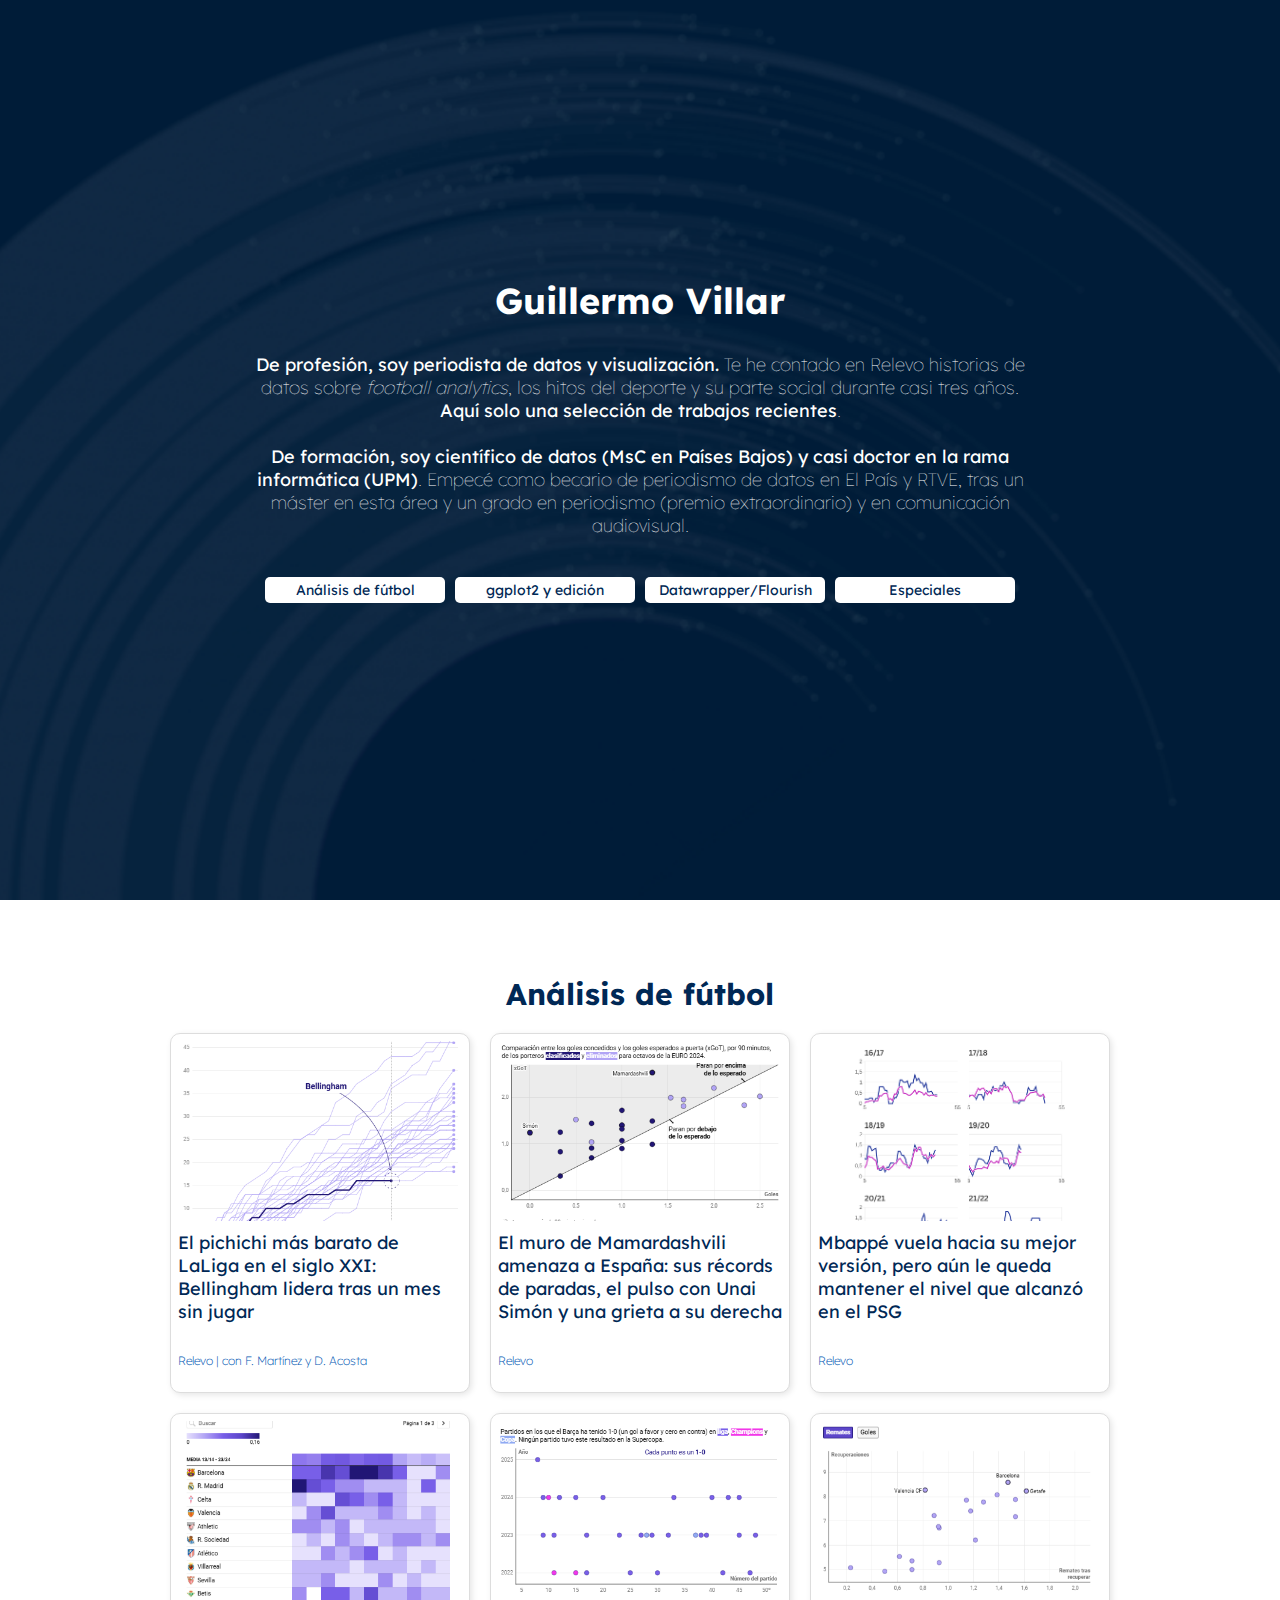
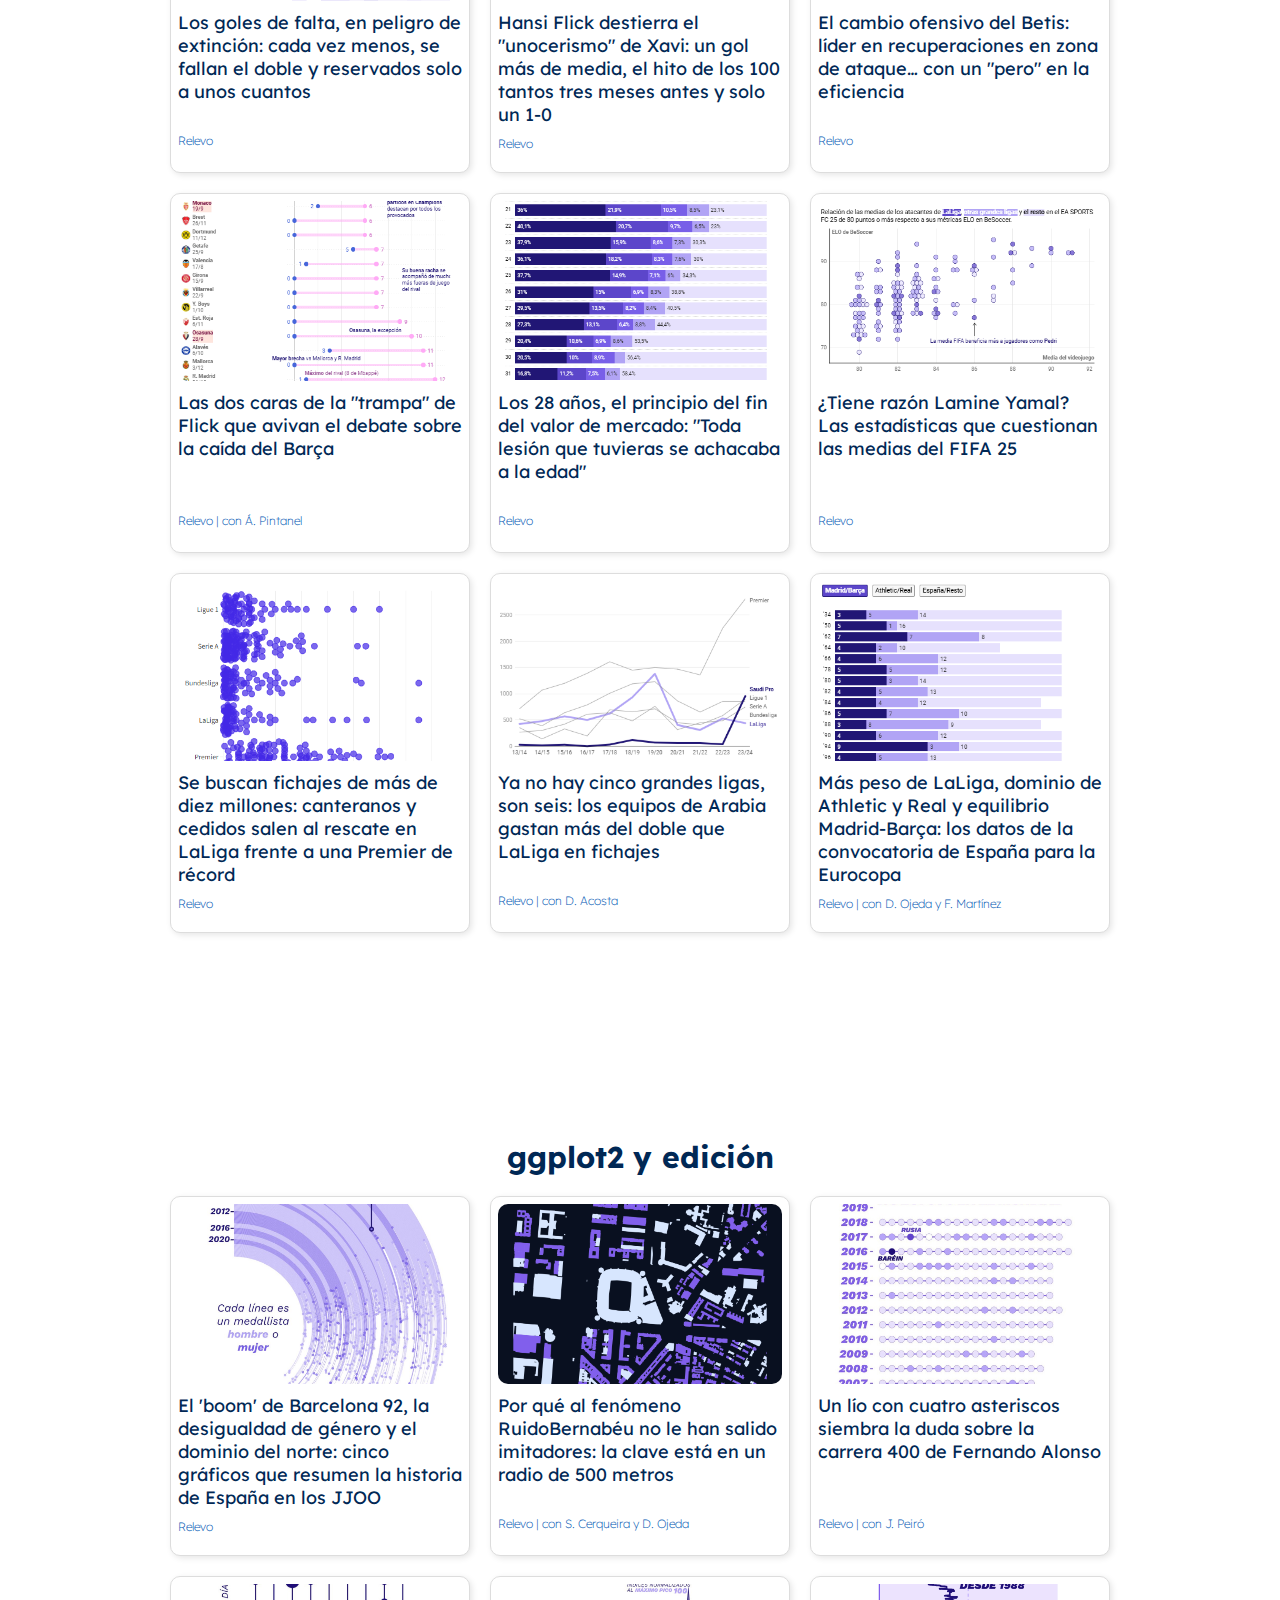
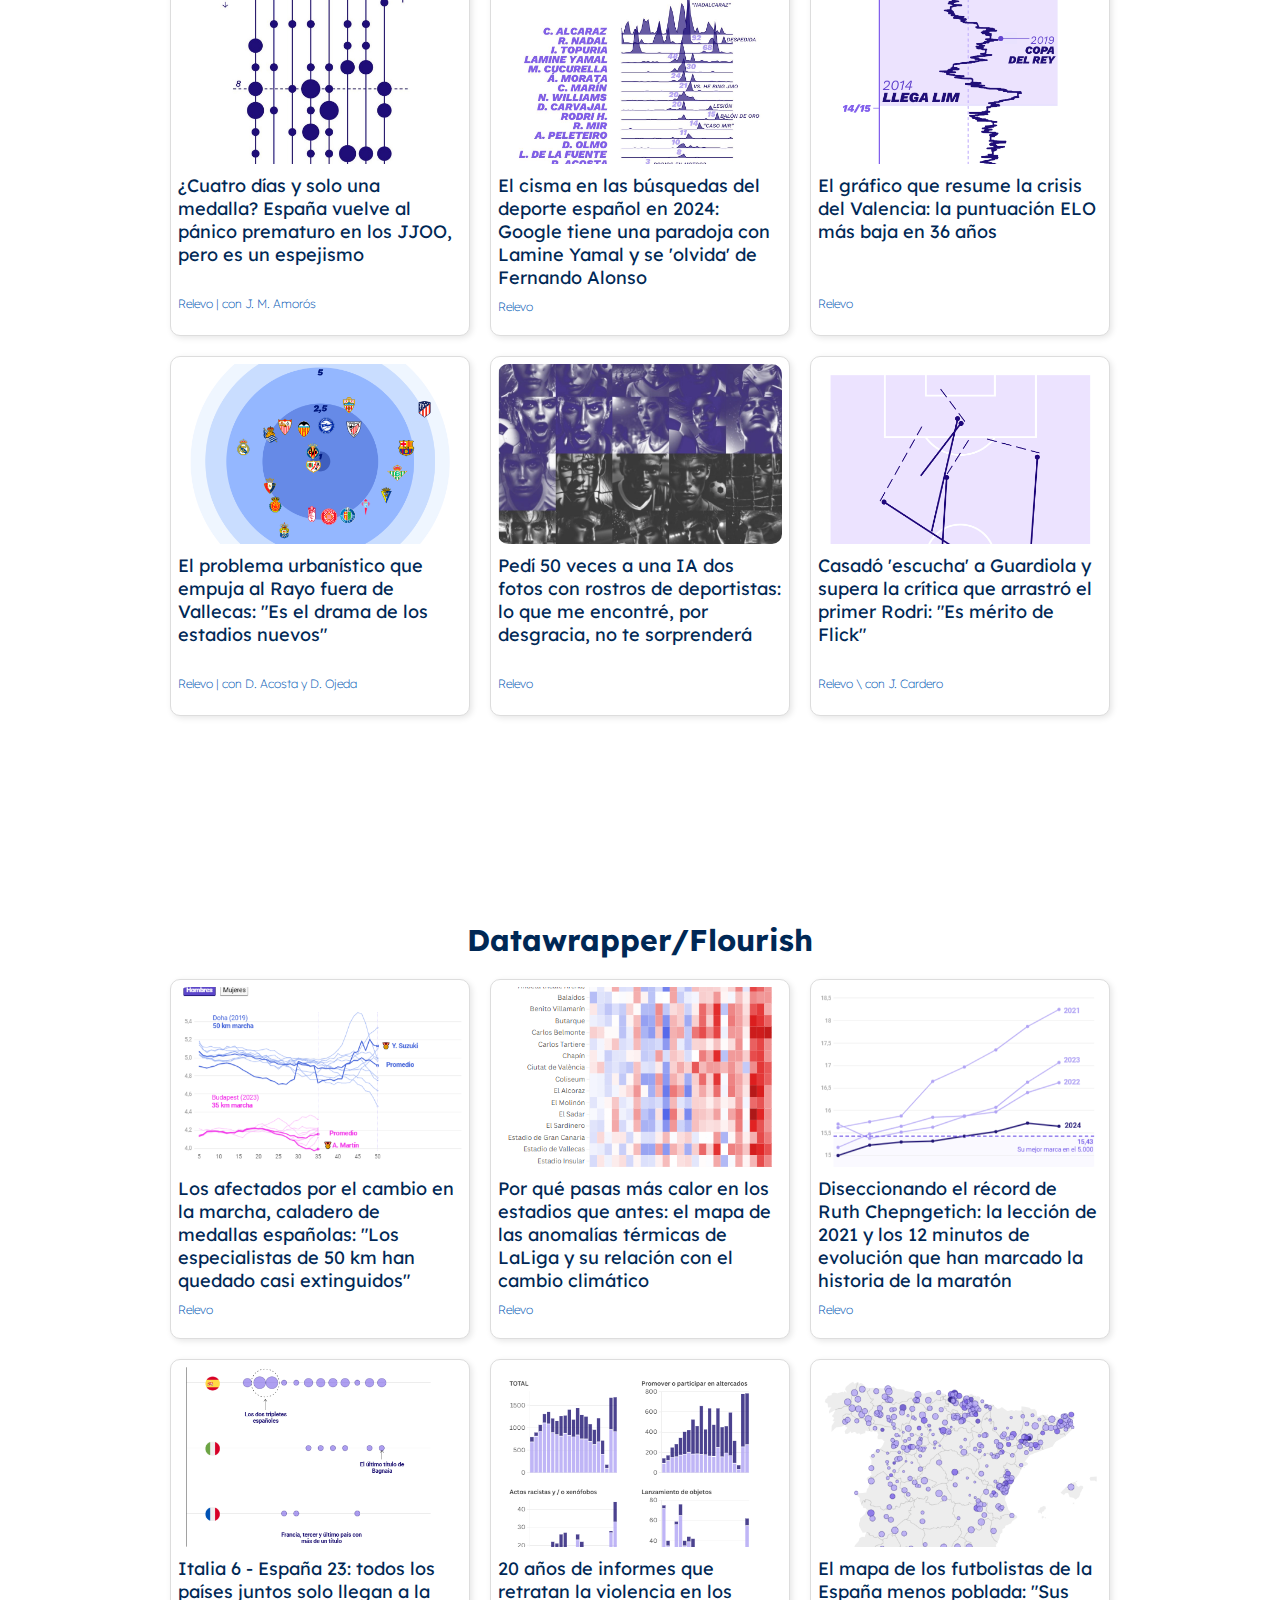
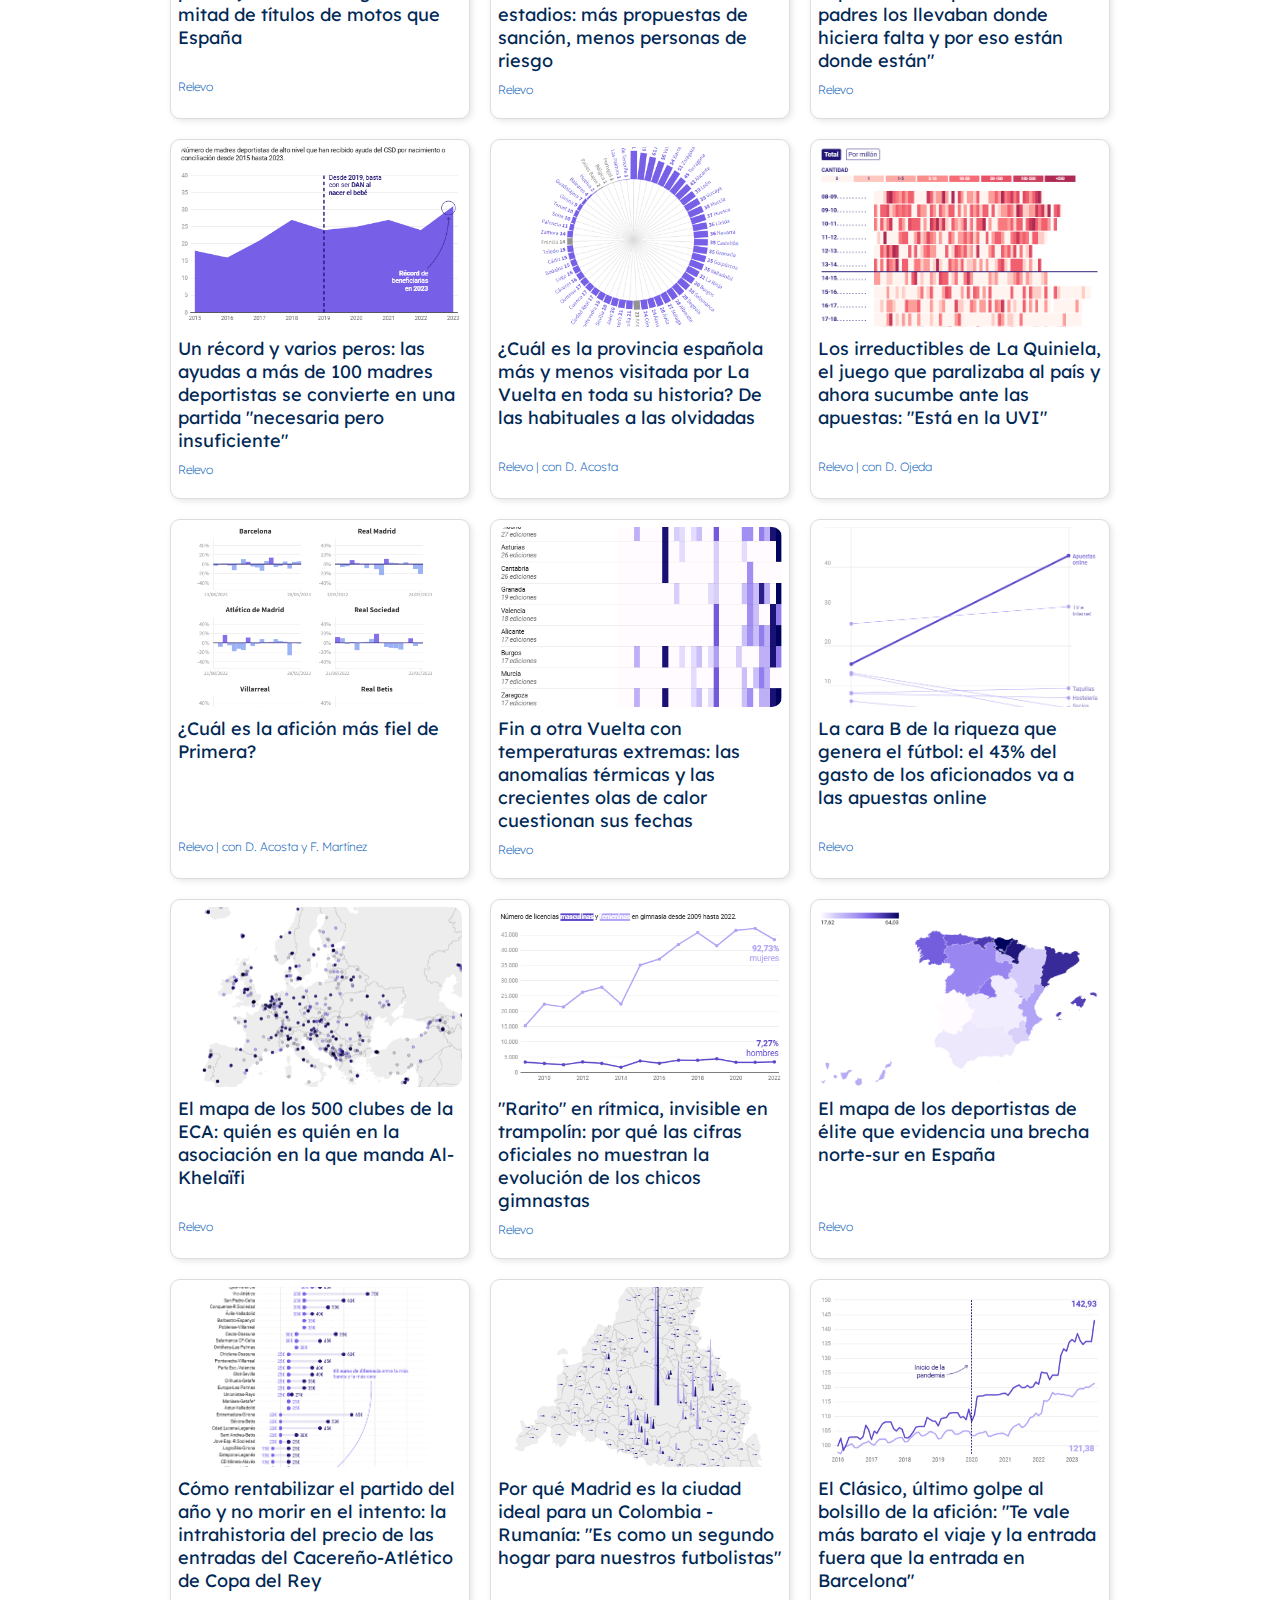
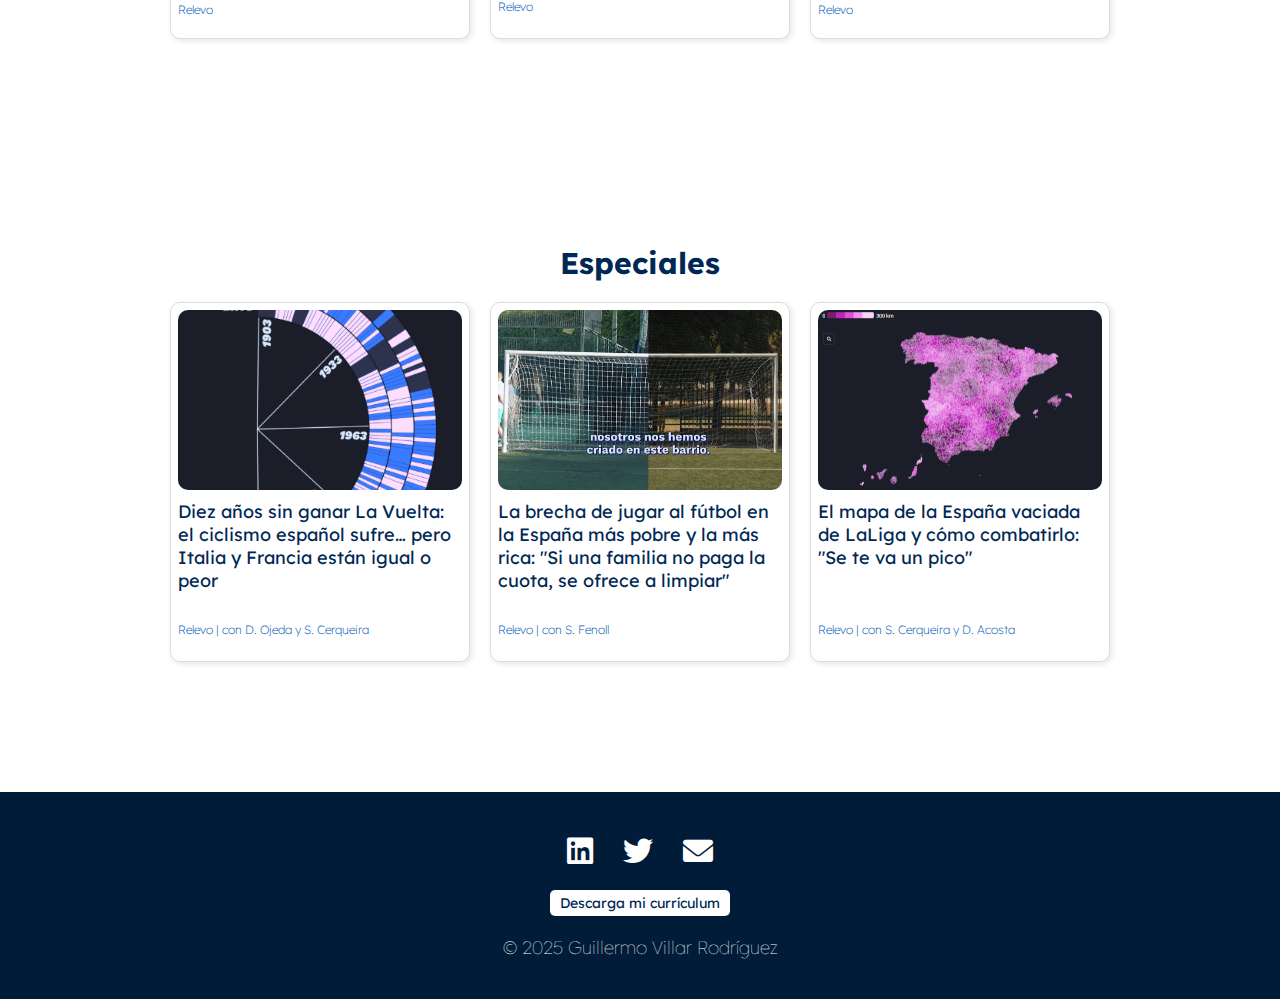
==== index.html @ 8bf78126 "Update index.html" ====
<!DOCTYPE html>
    <html lang="es">
    <head>
        <meta charset="UTF-8">
        <meta name="viewport" content="width=device-width, initial-scale=1.0">
        <title>Mi Portfolio</title>
        <link rel="preconnect" href="https://fonts.googleapis.com">
        <link rel="preconnect" href="https://fonts.gstatic.com" crossorigin>
        <link href="https://fonts.googleapis.com/css2?family=Lexend:wght@100..900&display=swap" rel="stylesheet">
        <link href="https://cdnjs.cloudflare.com/ajax/libs/font-awesome/6.0.0-beta3/css/all.min.css" rel="stylesheet">
        <style>
            * {
                box-sizing: border-box;
            }
            body {
                font-family: 'Lexend', sans-serif;
                margin: 0;
                padding: 0;
                color: #002855;
                overflow-x: hidden;
            }
            header {
                background-image: url("img/intro.png");
                background-size: cover;
                background-position: center;
                color: white;
                display: flex;
                flex-direction: column;
                justify-content: center;
                align-items: center;
                height: 100vh;
                padding: 20px;
                width: 100%;
            }
            .container {
                max-width: 800px;
                width: 100%;
                margin: 0 auto;
                display: flex;
                flex-direction: column;
                align-items: center;
            }
            header h1 {
                margin-top: 0;
                margin-bottom: 10px;
                font-size: 36px;
                font-weight: 700;
                text-align: center;
            }
            .description {
                font-size: 18px;
                margin: 20px 0;
                font-family: 'Lexend', sans-serif;
                font-weight: 100;
                color: white;
                text-align: center;
            }
            .buttons {
                display: flex;
                flex-wrap: wrap;
                justify-content: center;
                gap: 10px;
                margin: 20px 0;
            }
            .buttons a {
                text-decoration: none;
                padding: 4px 4px;
                background-color: white;
                color: #002855;
                border-radius: 5px;
                font-family: 'Lexend', sans-serif;
                font-weight: 400;
                font-size: 14px;
                min-width: 180px;
                text-align: center;
            }
            .buttons a:hover {
                background-color: #e6e9ee;
                color: #002855;
            }
            .section {
                padding: 50px 20px;
            }
            .section-title {
                font-size: 30px;
                text-align: center;
                margin-bottom: 20px;
                font-weight: 700;
            }
            .cards-container {
                display: flex;
                flex-wrap: wrap;
                justify-content: center; /* ¡Este es el cambio importante! */
                gap: 20px;
                max-width: 1020px;
                margin: 0 auto 80px auto;
            }
            .card-link {
                text-decoration: none;
                color: inherit;
                display: block;
                width: 300px;
            }
            .card {
                border: 1px solid #ddd;
                padding: 7px;
                width: 100%;
                max-width: 420px;
                height: 360px;
                border-radius: 10px;
                box-shadow: 2px 2px 6px rgba(0, 0, 0, 0.1);
                transition: transform 0.15s ease-out, box-shadow 0.15s ease-out;
                background: white;
                text-align: left;
                color: #002855;
                display: flex;
                flex-direction: column;
                justify-content: space-between;
            }
            .card-img {
                width: 100%;
                height: 180px;
                object-fit: cover;
                border-radius: 10px;
            }
            .card-title {
                font-size: 18px;
                margin: 10px 0;
                color: #002855;
                font-family: 'Lexend', sans-serif;
                font-weight: 400;
            }
            .card p.authors {
                font-size: 12px;
                color: #0056b3;
                font-family: 'Lexend', sans-serif;
                font-weight: 200;
                margin-top: auto;
                padding-bottom: 5px;
            }
            .card:hover {
                transform: scale(1.02);
                box-shadow: 3px 3px 10px rgba(0, 0, 0, 0.12);
            }
            .social-icons {
                display: flex;
                justify-content: center;
                margin: 20px 0;
            }
            .social-icons a {
                margin: 0 15px;
                display: inline-block;
                font-size: 30px;
                color: white;
                text-decoration: none;
            }
            .social-icons a:hover {
                color: #e6e9ee;
            }
            footer {
                background-color: #001c38;
                color: white;
                display: flex;
                flex-direction: column;
                justify-content: center;
                align-items: center;
                padding: 20px;
                font-size: 18px;
                font-weight: 100;
                width: 100%;
            }
            footer p {
                margin: 5px 0;
                font-weight: 100;
            }
            .download-cv {
                text-decoration: none;
                padding: 4px 4px;
                background-color: white;
                color: #002855;
                border-radius: 5px;
                font-family: 'Lexend', sans-serif;
                font-weight: 400;
                font-size: 14px;
                min-width: 180px;
                text-align: center;
            }
            .download-cv:hover {
                background-color: #e6e9ee;
                color: #002855;
            }
            @media (max-width: 768px) {
                header {
                    height: 100vh;
                    max-height: 100svh;
                    padding: 40px 8px;
                }
                .container {
                    padding: 0 6px;
                }
                header h1 {
                    font-size: 30px;
                    line-height: 1.3;
                }
                .section-title {
                    font-size: 24px;
                }
                .description {
                    font-size: 14px;
                    line-height: 1.8;
                    padding: 0 2px;
                }
                .buttons a {
                    min-width: 100%;
                    font-size: 13px;
                }
                .card-link {
                    width: 100%;
                    max-width: 100%;
                    margin: 0 auto;
                }
                .card {
                    width: 100%;
                }
                .card-title {
                    font-size: 18px;
                }
                .card p.authors {
                    font-size: 12px;
                }
                .cards-container {
                    padding: 0px;
                    gap: 14px;
                    justify-content: center; /* También aquí para móviles */
                }
                footer {
                    font-size: 14px;
                    line-height: 1.6;
                    padding: 25px 10px;
                }
                footer .description {
                    font-size: 13px;
                    padding: 0;
                }
            }
        </style>
    </head>
    <body>
        <header>
            <div class="container">
                <h1>Guillermo Villar</h1>
                <p class="description">
                    <b>De profesión, soy periodista de datos y visualización.</b> Te he contado en Relevo historias de datos sobre <i>football analytics</i>, los hitos del deporte y su parte social durante casi tres años. <b>Aquí solo una selección de trabajos recientes</b>.<br><br>
                    <b>De formación, soy científico de datos (MsC en Países Bajos) y casi doctor en la rama informática (UPM)</b>.
                    Empecé como becario de periodismo de datos en El País y RTVE, tras un máster en esta área y un grado en periodismo (premio extraordinario) y en comunicación audiovisual.
                </p>
                <div class="buttons">
    <a href="#análisis-de-fútbol">Análisis de fútbol</a>
    <a href="#ggplot2-y-edición">ggplot2 y edición</a>
    <a href="#datawrapper/flourish">Datawrapper/Flourish</a>
    <a href="#especiales">Especiales</a>
</div>

            </div>
        </header>
        <div id="análisis-de-fútbol" class="section">
    <h2 class="section-title">Análisis de fútbol</h2>
    <div class="cards-container">

        <a href="https://www.relevo.com/futbol/liga-primera/pichichi-barato-laliga-sxxi-bellingham-20240330113235-nt.html" target="_blank" class="card-link">
            <div class="card">
                <img src="img/15.PNG" alt="Thumbnail" class="card-img">
                <h3 class="card-title">El pichichi más barato de LaLiga en el siglo XXI: Bellingham lidera tras un mes sin jugar</h3>
                <p class="authors">Relevo | con F. Martínez y D. Acosta</p>
            </div>
        </a>

        <a href="https://www.relevo.com/futbol/eurocopa-masculina/muro-mamardashvili-georgia-paradas-eurocopa-20240630002743-nt.html" target="_blank" class="card-link">
            <div class="card">
                <img src="img/11.PNG" alt="Thumbnail" class="card-img">
                <h3 class="card-title">El muro de Mamardashvili amenaza a España: sus récords de paradas, el pulso con Unai Simón y una grieta a su derecha</h3>
                <p class="authors">Relevo</p>
            </div>
        </a>

        <a href="https://www.relevo.com/futbol/liga-primera/analisis-mejor-version-mbappe-traves-20250223090459-nt.html" target="_blank" class="card-link">
            <div class="card">
                <img src="img/1.PNG" alt="Thumbnail" class="card-img">
                <h3 class="card-title">Mbappé vuela hacia su mejor versión, pero aún le queda mantener el nivel que alcanzó en el PSG</h3>
                <p class="authors">Relevo</p>
            </div>
        </a>

        <a href="https://www.relevo.com/futbol/liga-primera/goles-falta-peligro-extincion-20240826172338-nt.html" target="_blank" class="card-link">
            <div class="card">
                <img src="img/10.PNG" alt="Thumbnail" class="card-img">
                <h3 class="card-title">Los goles de falta, en peligro de extinción: cada vez menos, se fallan el doble y reservados solo a unos cuantos</h3>
                <p class="authors">Relevo</p>
            </div>
        </a>

        <a href="https://www.relevo.com/futbol/liga-primera/flick-destierra-unocerismo-xavi-goles-20250129161113-nt.html" target="_blank" class="card-link">
            <div class="card">
                <img src="img/2.PNG" alt="Thumbnail" class="card-img">
                <h3 class="card-title">Hansi Flick destierra el "unocerismo" de Xavi: un gol más de media, el hito de los 100 tantos tres meses antes y solo un 1-0</h3>
                <p class="authors">Relevo</p>
            </div>
        </a>

        <a href="https://www.relevo.com/futbol/liga-primera/betis-recuperaciones-zona-ataque-cambio-20241117060000-nt.html" target="_blank" class="card-link">
            <div class="card">
                <img src="img/7.PNG" alt="Thumbnail" class="card-img">
                <h3 class="card-title">El cambio ofensivo del Betis: líder en recuperaciones en zona de ataque… con un "pero" en la eficiencia</h3>
                <p class="authors">Relevo</p>
            </div>
        </a>

        <a href="https://www.relevo.com/futbol/liga-primera/graficos-complementarios-explican-caida-barca-20241223122313-nt.html" target="_blank" class="card-link">
            <div class="card">
                <img src="img/5.PNG" alt="Thumbnail" class="card-img">
                <h3 class="card-title">Las dos caras de la "trampa" de Flick que avivan el debate sobre la caída del Barça</h3>
                <p class="authors">Relevo | con Á. Pintanel</p>
            </div>
        </a>

        <a href="https://www.relevo.com/futbol/mercado-fichajes/tras-caida-valor-mercado-partir-20250121173222-nt.html" target="_blank" class="card-link">
            <div class="card">
                <img src="img/3.PNG" alt="Thumbnail" class="card-img">
                <h3 class="card-title">Los 28 años, el principio del fin del valor de mercado: "Toda lesión que tuvieras se achacaba a la edad"</h3>
                <p class="authors">Relevo</p>
            </div>
        </a>

        <a href="https://www.relevo.com/futbol/razon-lamine-yamal-estadisticas-cuestionan-20240922191404-nt.html" target="_blank" class="card-link">
            <div class="card">
                <img src="img/8.PNG" alt="Thumbnail" class="card-img">
                <h3 class="card-title">¿Tiene razón Lamine Yamal? Las estadísticas que cuestionan las medias del FIFA 25</h3>
                <p class="authors">Relevo</p>
            </div>
        </a>

        <a href="https://www.relevo.com/futbol/mercado-fichajes/fichajes-millones-euros-laliga-grandes-20240903115119-nt.html" target="_blank" class="card-link">
            <div class="card">
                <img src="img/9.PNG" alt="Thumbnail" class="card-img">
                <h3 class="card-title">Se buscan fichajes de más de diez millones: canteranos y cedidos salen al rescate en LaLiga frente a una Premier de récord</h3>
                <p class="authors">Relevo</p>
            </div>
        </a>

        <a href="https://www.relevo.com/futbol/mercado-fichajes/gastos-liga-saudi-mercado-20230826175844-nt.html" target="_blank" class="card-link">
            <div class="card">
                <img src="img/16.PNG" alt="Thumbnail" class="card-img">
                <h3 class="card-title">Ya no hay cinco grandes ligas, son seis: los equipos de Arabia gastan más del doble que LaLiga en fichajes</h3>
                <p class="authors">Relevo | con D. Acosta</p>
            </div>
        </a>

        <a href="https://www.relevo.com/futbol/eurocopa-masculina/datos-convocatoria-espana-eurocopa-20240527150618-nt.html" target="_blank" class="card-link">
            <div class="card">
                <img src="img/13.PNG" alt="Thumbnail" class="card-img">
                <h3 class="card-title">Más peso de LaLiga, dominio de Athletic y Real y equilibrio Madrid-Barça: los datos de la convocatoria de España para la Eurocopa</h3>
                <p class="authors">Relevo | con D. Ojeda y F. Martínez</p>
            </div>
        </a>
    </div>
</div>
<div id="ggplot2-y-edición" class="section">
    <h2 class="section-title">ggplot2 y edición</h2>
    <div class="cards-container">

        <a href="https://www.relevo.com/juegos-olimpicos/graficos-espana-juegos-olimpicos-medallistas-20240725110814-nt.html" target="_blank" class="card-link">
            <div class="card">
                <img src="img/a.jpg" alt="Thumbnail" class="card-img">
                <h3 class="card-title">El 'boom' de Barcelona 92, la desigualdad de género y el dominio del norte: cinco gráficos que resumen la historia de España en los JJOO</h3>
                <p class="authors">Relevo</p>
            </div>
        </a>

        <a href="https://www.relevo.com/futbol/liga-primera/estadios-laliga-bernabeumetropolitano-camp-ruido-20250321103457-nt.html" target="_blank" class="card-link">
            <div class="card">
                <img src="img/c.png" alt="Thumbnail" class="card-img">
                <h3 class="card-title">Por qué al fenómeno RuidoBernabéu no le han salido imitadores: la clave está en un radio de 500 metros</h3>
                <p class="authors">Relevo | con S. Cerqueira y D. Ojeda</p>
            </div>
        </a>

        <a href="https://www.relevo.com/formula1/sabe-llegara-tampoco-grandes-premios-20241025172427-nt.html" target="_blank" class="card-link">
            <div class="card">
                <img src="img/f.jpg" alt="Thumbnail" class="card-img">
                <h3 class="card-title">Un lío con cuatro asteriscos siembra la duda sobre la carrera 400 de Fernando Alonso</h3>
                <p class="authors">Relevo | con J. Peiró</p>
            </div>
        </a>

        <a href="https://www.relevo.com/juegos-olimpicos/cuatro-dias-solo-medallaespana-vuelve-20240730224717-nt.html" target="_blank" class="card-link">
            <div class="card">
                <img src="img/h.jpg" alt="Thumbnail" class="card-img">
                <h3 class="card-title">¿Cuatro días y solo una medalla? España vuelve al pánico prematuro en los JJOO, pero es un espejismo</h3>
                <p class="authors">Relevo | con J. M. Amorós</p>
            </div>
        </a>

        <a href="https://www.relevo.com/mas-deportes/deporte-espanol-2024-traves-busquedas-20241221174628-nt.html" target="_blank" class="card-link">
            <div class="card">
                <img src="img/e.jpg" alt="Thumbnail" class="card-img">
                <h3 class="card-title">El cisma en las búsquedas del deporte español en 2024: Google tiene una paradoja con Lamine Yamal y se 'olvida' de Fernando Alonso</h3>
                <p class="authors">Relevo</p>
            </div>
        </a>

        <a href="https://www.relevo.com/futbol/liga-primera/peor-valencia-anos-peter-20241109102214-nt.html" target="_blank" class="card-link">
            <div class="card">
                <img src="img/d.png" alt="Thumbnail" class="card-img">
                <h3 class="card-title">El gráfico que resume la crisis del Valencia: la puntuación ELO más baja en 36 años</h3>
                <p class="authors">Relevo</p>
            </div>
        </a>

        <a href="https://www.relevo.com/futbol/liga-primera/traslado-estadios-futbol-liga-distancia-20240214175703-nt.html" target="_blank" class="card-link">
            <div class="card">
                <img src="img/j.png" alt="Thumbnail" class="card-img">
                <h3 class="card-title">El problema urbanístico que empuja al Rayo fuera de Vallecas: "Es el drama de los estadios nuevos"</h3>
                <p class="authors">Relevo | con D. Acosta y D. Ojeda</p>
            </div>
        </a>

        <a href="https://www.relevo.com/mas-deportes/sesgo-inteligencia-artificial-imagenes-mujeres-20240308121437-nt.html" target="_blank" class="card-link">
            <div class="card">
                <img src="img/g.PNG" alt="Thumbnail" class="card-img">
                <h3 class="card-title">Pedí 50 veces a una IA dos fotos con rostros de deportistas: lo que me encontré, por desgracia, no te sorprenderá</h3>
                <p class="authors">Relevo</p>
            </div>
        </a>

        <a href="https://www.relevo.com/futbol/liga-primera/casado-escucha-guardiola-supera-critica-20241104143917-nt.html" target="_blank" class="card-link">
            <div class="card">
                <img src="img/i.png" alt="Thumbnail" class="card-img">
                <h3 class="card-title">Casadó 'escucha' a Guardiola y supera la crítica que arrastró el primer Rodri: "Es mérito de Flick"</h3>
                <p class="authors">Relevo \ con J. Cardero</p>
            </div>
        </a>
    </div>
</div>
<div id="datawrapper/flourish" class="section">
    <h2 class="section-title">Datawrapper/Flourish</h2>
    <div class="cards-container">

        <a href="https://www.relevo.com/atletismo/analisis-cambio-distancias-marcha-maraton-20241211140518-nt.html" target="_blank" class="card-link">
            <div class="card">
                <img src="img/19.PNG" alt="Thumbnail" class="card-img">
                <h3 class="card-title">Los afectados por el cambio en la marcha, caladero de medallas españolas: "Los especialistas de 50 km han quedado casi extinguidos"</h3>
                <p class="authors">Relevo</p>
            </div>
        </a>

        <a href="https://www.relevo.com/futbol/liga-primera/anomalias-temperatura-estadios-laliga-cambio-20250221101232-nt.html" target="_blank" class="card-link">
            <div class="card">
                <img src="img/18.PNG" alt="Thumbnail" class="card-img">
                <h3 class="card-title">Por qué pasas más calor en los estadios que antes: el mapa de las anomalías térmicas de LaLiga y su relación con el cambio climático</h3>
                <p class="authors">Relevo</p>
            </div>
        </a>

        <a href="https://www.relevo.com/atletismo/diseccionando-record-mundo-ruth-chepngetich-20241015175501-nt.html" target="_blank" class="card-link">
            <div class="card">
                <img src="img/26.PNG" alt="Thumbnail" class="card-img">
                <h3 class="card-title">Diseccionando el récord de Ruth Chepngetich: la lección de 2021 y los 12 minutos de evolución que han marcado la historia de la maratón</h3>
                <p class="authors">Relevo</p>
            </div>
        </a>

        <a href="https://www.relevo.com/motociclismo/motogp/seis-titulos-motos-italia-espanoles-20231126123750-nt.html" target="_blank" class="card-link">
            <div class="card">
                <img src="img/37.PNG" alt="Thumbnail" class="card-img">
                <h3 class="card-title">Italia 6 - España 23: todos los países juntos solo llegan a la mitad de títulos de motos que España</h3>
                <p class="authors">Relevo</p>
            </div>
        </a>

        <a href="https://www.relevo.com/futbol/liga-primera/anos-informes-retratan-violencia-estadios-20241021050000-nt.html" target="_blank" class="card-link">
            <div class="card">
                <img src="img/25.PNG" alt="Thumbnail" class="card-img">
                <h3 class="card-title">20 años de informes que retratan la violencia en los estadios: más propuestas de sanción, menos personas de riesgo</h3>
                <p class="authors">Relevo</p>
            </div>
        </a>

        <a href="https://www.relevo.com/futbol/liga-primera/mapa-futbolistas-primera-espana-poblada-20241005163504-nt.html" target="_blank" class="card-link">
            <div class="card">
                <img src="img/27.PNG" alt="Thumbnail" class="card-img">
                <h3 class="card-title">El mapa de los futbolistas de la España menos poblada: "Sus padres los llevaban donde hiciera falta y por eso están donde están"</h3>
                <p class="authors">Relevo</p>
            </div>
        </a>

        <a href="https://www.relevo.com/mas-deportes/record-cambio-nombre-propio-varios-20240505180650-nt.html" target="_blank" class="card-link">
            <div class="card">
                <img src="img/31.PNG" alt="Thumbnail" class="card-img">
                <h3 class="card-title">Un récord y varios peros: las ayudas a más de 100 madres deportistas se convierte en una partida "necesaria pero insuficiente"</h3>
                <p class="authors">Relevo</p>
            </div>
        </a>

        <a href="https://www.relevo.com/ciclismo/la-vuelta/pasado-vuelta-ciclista-20230908131558-nt.html" target="_blank" class="card-link">
            <div class="card">
                <img src="img/44.PNG" alt="Thumbnail" class="card-img">
                <h3 class="card-title">¿Cuál es la provincia española más y menos visitada por La Vuelta en toda su historia? De las habituales a las olvidadas</h3>
                <p class="authors">Relevo | con D. Acosta</p>
            </div>
        </a>

        <a href="https://www.relevo.com/futbol/liga-primera/irreductibles-quiniela-evolucion-datos-apuestas-20241124133632-nt.html" target="_blank" class="card-link">
            <div class="card">
                <img src="img/21.PNG" alt="Thumbnail" class="card-img">
                <h3 class="card-title">Los irreductibles de La Quiniela, el juego que paralizaba al país y ahora sucumbe ante las apuestas: "Está en la UVI"</h3>
                <p class="authors">Relevo | con D. Ojeda</p>
            </div>
        </a>

        <a href="https://www.relevo.com/futbol/liga-primera/aficion-fiel-primera-20230604072720-nt.html" target="_blank" class="card-link">
            <div class="card">
                <img src="img/43.PNG" alt="Thumbnail" class="card-img">
                <h3 class="card-title">¿Cuál es la afición más fiel de Primera?</h3>
                <p class="authors">Relevo | con D. Acosta y F. Martínez</p>
            </div>
        </a>

        <a href="https://www.relevo.com/ciclismo/la-vuelta/anomalias-termicas-olas-calor-vuelta-20240908152141-nt.html" target="_blank" class="card-link">
            <div class="card">
                <img src="img/28.PNG" alt="Thumbnail" class="card-img">
                <h3 class="card-title">Fin a otra Vuelta con temperaturas extremas: las anomalías térmicas y las crecientes olas de calor cuestionan sus fechas</h3>
                <p class="authors">Relevo</p>
            </div>
        </a>

        <a href="https://www.relevo.com/futbol/liga-primera/cara-impacto-economico-futbol-profesional-20231001174413-nt.html" target="_blank" class="card-link">
            <div class="card">
                <img src="img/45.PNG" alt="Thumbnail" class="card-img">
                <h3 class="card-title">La cara B de la riqueza que genera el fútbol: el 43% del gasto de los aficionados va a las apuestas online</h3>
                <p class="authors">Relevo</p>
            </div>
        </a>

        <a href="https://www.relevo.com/futbol/mapa-miembros-asociacion-clubes-europeos-20240410144205-nt.html" target="_blank" class="card-link">
            <div class="card">
                <img src="img/32.PNG" alt="Thumbnail" class="card-img">
                <h3 class="card-title">El mapa de los 500 clubes de la ECA: quién es quién en la asociación en la que manda Al-Khelaïfi</h3>
                <p class="authors">Relevo</p>
            </div>
        </a>

        <a href="https://www.relevo.com/mas-deportes/rarito-ritmica-invisible-trampolin-cifras-20231227133953-nt.html" target="_blank" class="card-link">
            <div class="card">
                <img src="img/35.PNG" alt="Thumbnail" class="card-img">
                <h3 class="card-title">"Rarito" en rítmica, invisible en trampolín: por qué las cifras oficiales no muestran la evolución de los chicos gimnastas</h3>
                <p class="authors">Relevo</p>
            </div>
        </a>

        <a href="https://www.relevo.com/mas-deportes/mapa-atletas-elite-evidencia-brecha-20231203162931-nt.html" target="_blank" class="card-link">
            <div class="card">
                <img src="img/36.PNG" alt="Thumbnail" class="card-img">
                <h3 class="card-title">El mapa de los deportistas de élite que evidencia una brecha norte-sur en España</h3>
                <p class="authors">Relevo</p>
            </div>
        </a>

        <a href="https://www.relevo.com/futbol/copa-del-rey/precios-entradas-cacereno-atletico-copa-20241203173727-nt.html" target="_blank" class="card-link">
            <div class="card">
                <img src="img/22.PNG" alt="Thumbnail" class="card-img">
                <h3 class="card-title">Cómo rentabilizar el partido del año y no morir en el intento: la intrahistoria del precio de las entradas del Cacereño-Atlético de Copa del Rey</h3>
                <p class="authors">Relevo</p>
            </div>
        </a>

        <a href="https://www.relevo.com/futbol/madrid-ciudad-ideal-colombia-rumania-20240326171955-nt.html" target="_blank" class="card-link">
            <div class="card">
                <img src="img/33.PNG" alt="Thumbnail" class="card-img">
                <h3 class="card-title">Por qué Madrid es la ciudad ideal para un Colombia - Rumanía: "Es como un segundo hogar para nuestros futbolistas"</h3>
                <p class="authors">Relevo</p>
            </div>
        </a>

        <a href="https://www.relevo.com/futbol/liga-primera/clasico-ultimo-golpe-bolsillo-aficion-20231026162125-nt.html" target="_blank" class="card-link">
            <div class="card">
                <img src="img/38.PNG" alt="Thumbnail" class="card-img">
                <h3 class="card-title">El Clásico, último golpe al bolsillo de la afición: "Te vale más barato el viaje y la entrada fuera que la entrada en Barcelona"</h3>
                <p class="authors">Relevo</p>
            </div>
        </a>
    </div>
</div>
<div id="especiales" class="section">
    <h2 class="section-title">Especiales</h2>
    <div class="cards-container">

        <a href="https://www.relevo.com/ciclismo/la-vuelta/sequia-espanola-vuelta-volvera-victoria-20240901092205-nt.html" target="_blank" class="card-link">
            <div class="card">
                <img src="img/48.PNG" alt="Thumbnail" class="card-img">
                <h3 class="card-title">Diez años sin ganar La Vuelta: el ciclismo español sufre… pero Italia y Francia están igual o peor</h3>
                <p class="authors">Relevo | con D. Ojeda y S. Cerqueira</p>
            </div>
        </a>

        <a href="https://www.relevo.com/futbol/brecha-futbol-espana-pobre-rica-familia-cuota-20240720005248-nt.html" target="_blank" class="card-link">
            <div class="card">
                <img src="img/49.PNG" alt="Thumbnail" class="card-img">
                <h3 class="card-title">La brecha de jugar al fútbol en la España más pobre y la más rica: "Si una familia no paga la cuota, se ofrece a limpiar"</h3>
                <p class="authors">Relevo | con S. Fenoll</p>
            </div>
        </a>

        <a href="https://www.relevo.com/futbol/mapa-espana-vaciada-laliga-combatirlo-20240126135144-nt.html" target="_blank" class="card-link">
            <div class="card">
                <img src="img/50.PNG" alt="Thumbnail" class="card-img">
                <h3 class="card-title">El mapa de la España vaciada de LaLiga y cómo combatirlo: "Se te va un pico"</h3>
                <p class="authors">Relevo | con S. Cerqueira y D. Acosta</p>
            </div>
        </a>
    </div>
</div>

        <footer>
            <div class="social-icons">
                <a href="https://www.linkedin.com/in/guillermovillarrodriguez" target="_blank">
                    <i class="fab fa-linkedin"></i>
                </a>
                <a href="https://twitter.com/_gvillar" target="_blank">
                    <i class="fab fa-twitter"></i>
                </a>
                <a href="mailto:guillevillarrodriguez@gmail.com">
                    <i class="fas fa-envelope"></i>
                </a>
            </div>
            <a href="guillermovillar-cv.pdf" class="download-cv" download>
                Descarga mi currículum
            </a>
            <div class="container">
                <p class="description">&copy; 2025 Guillermo Villar Rodríguez</p>
            </div>
        </footer>
    </body>
    </html>
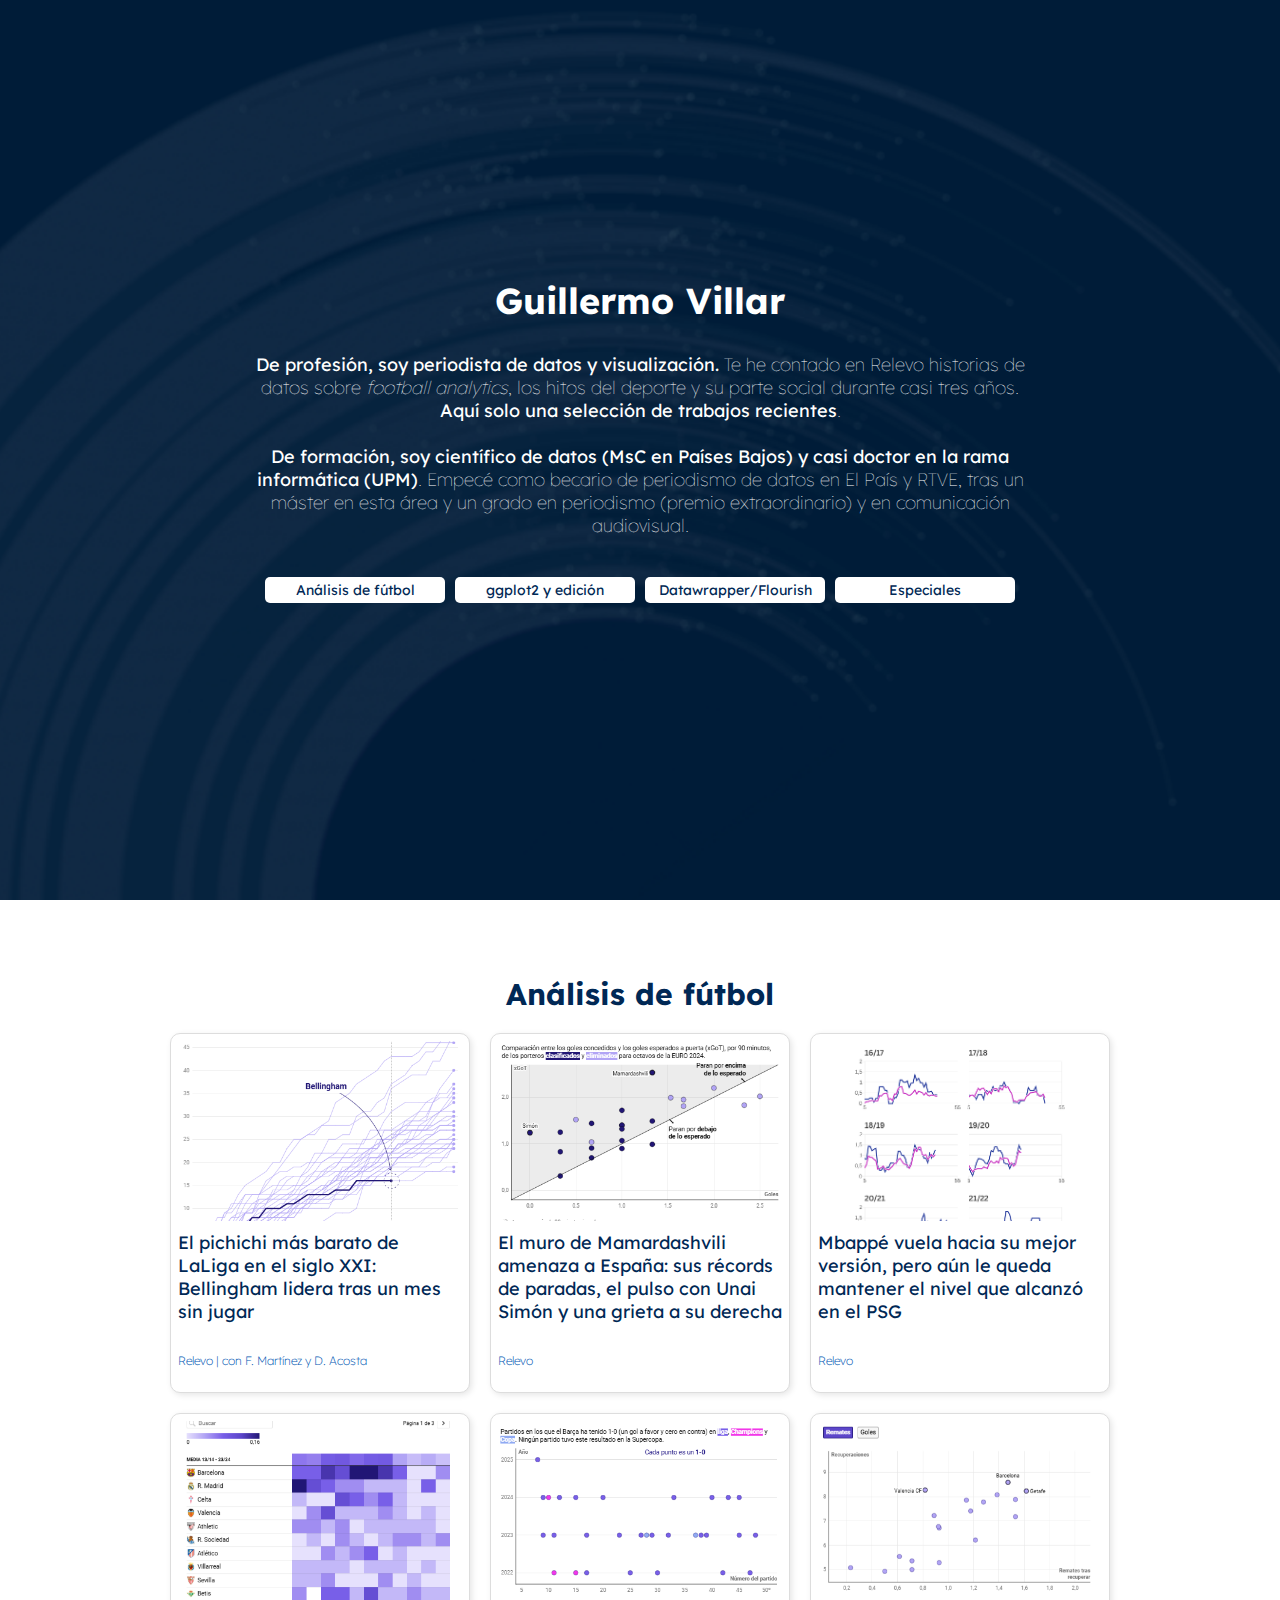
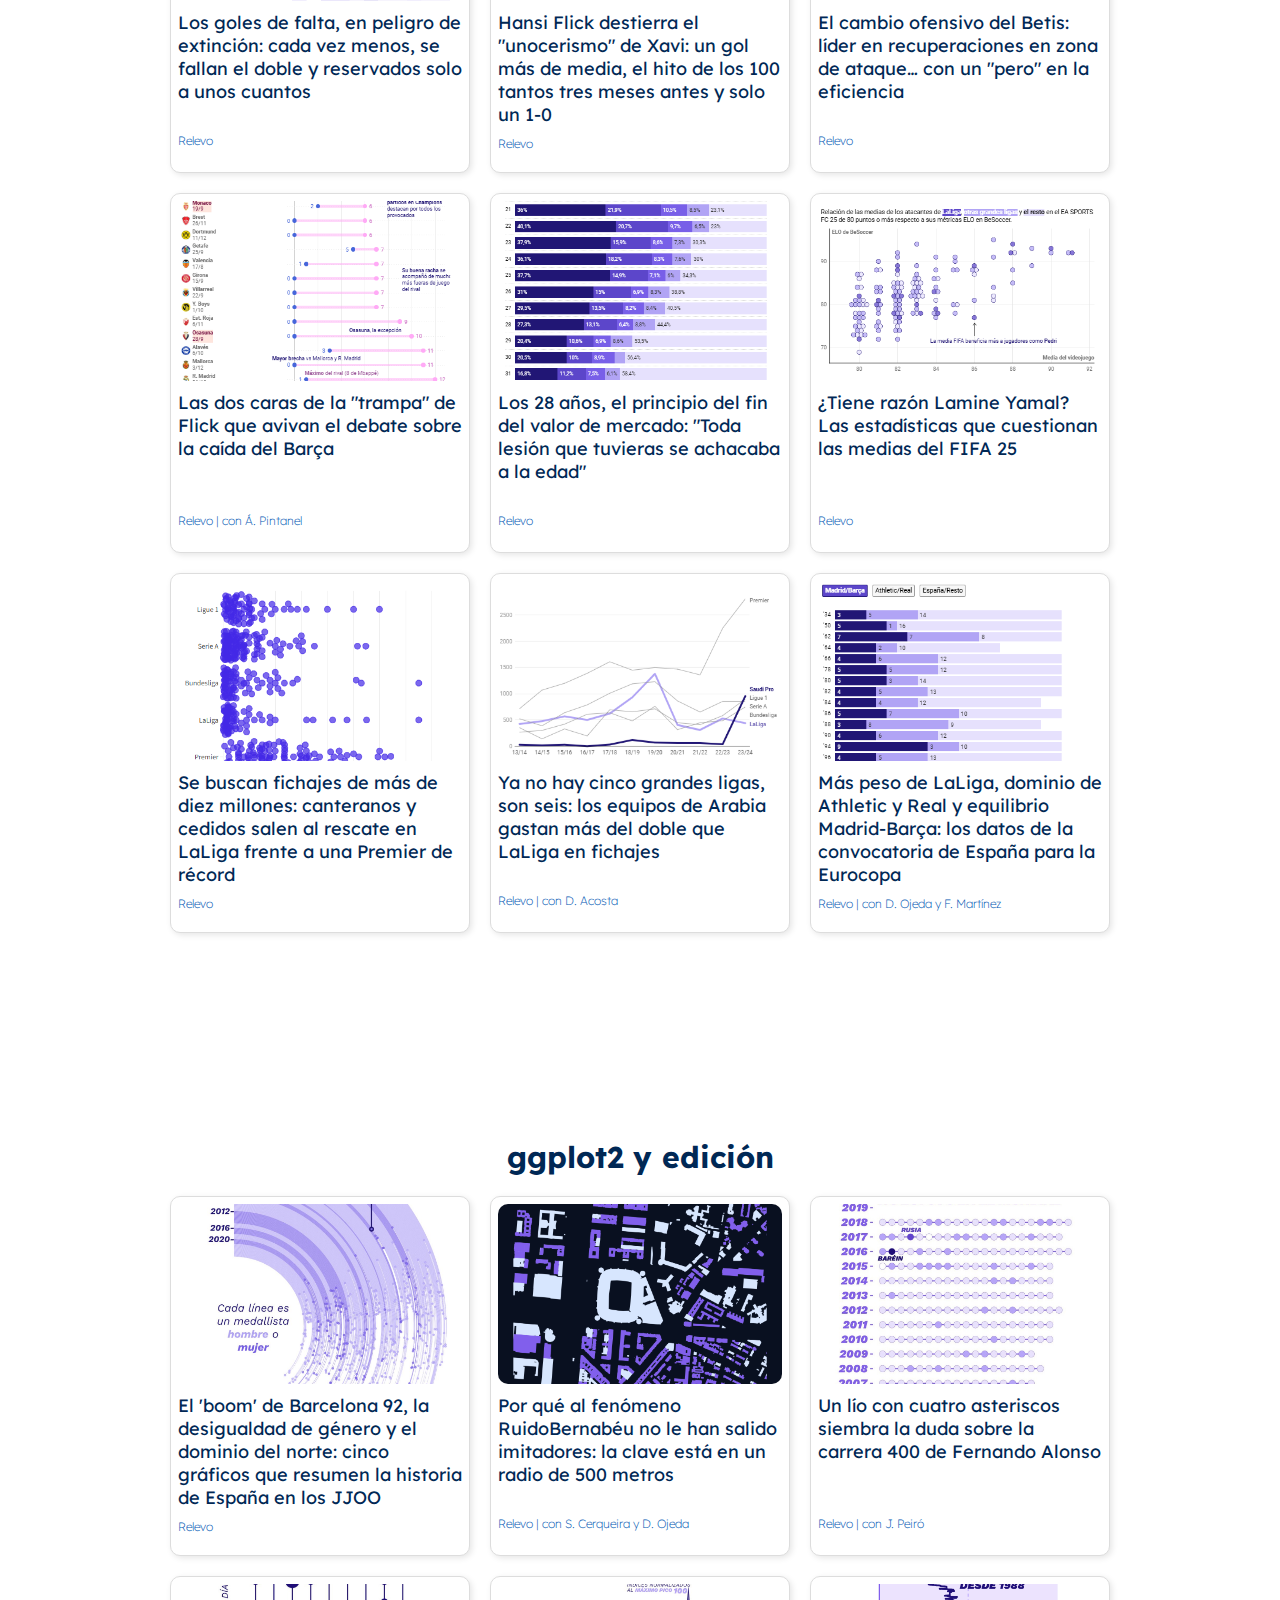
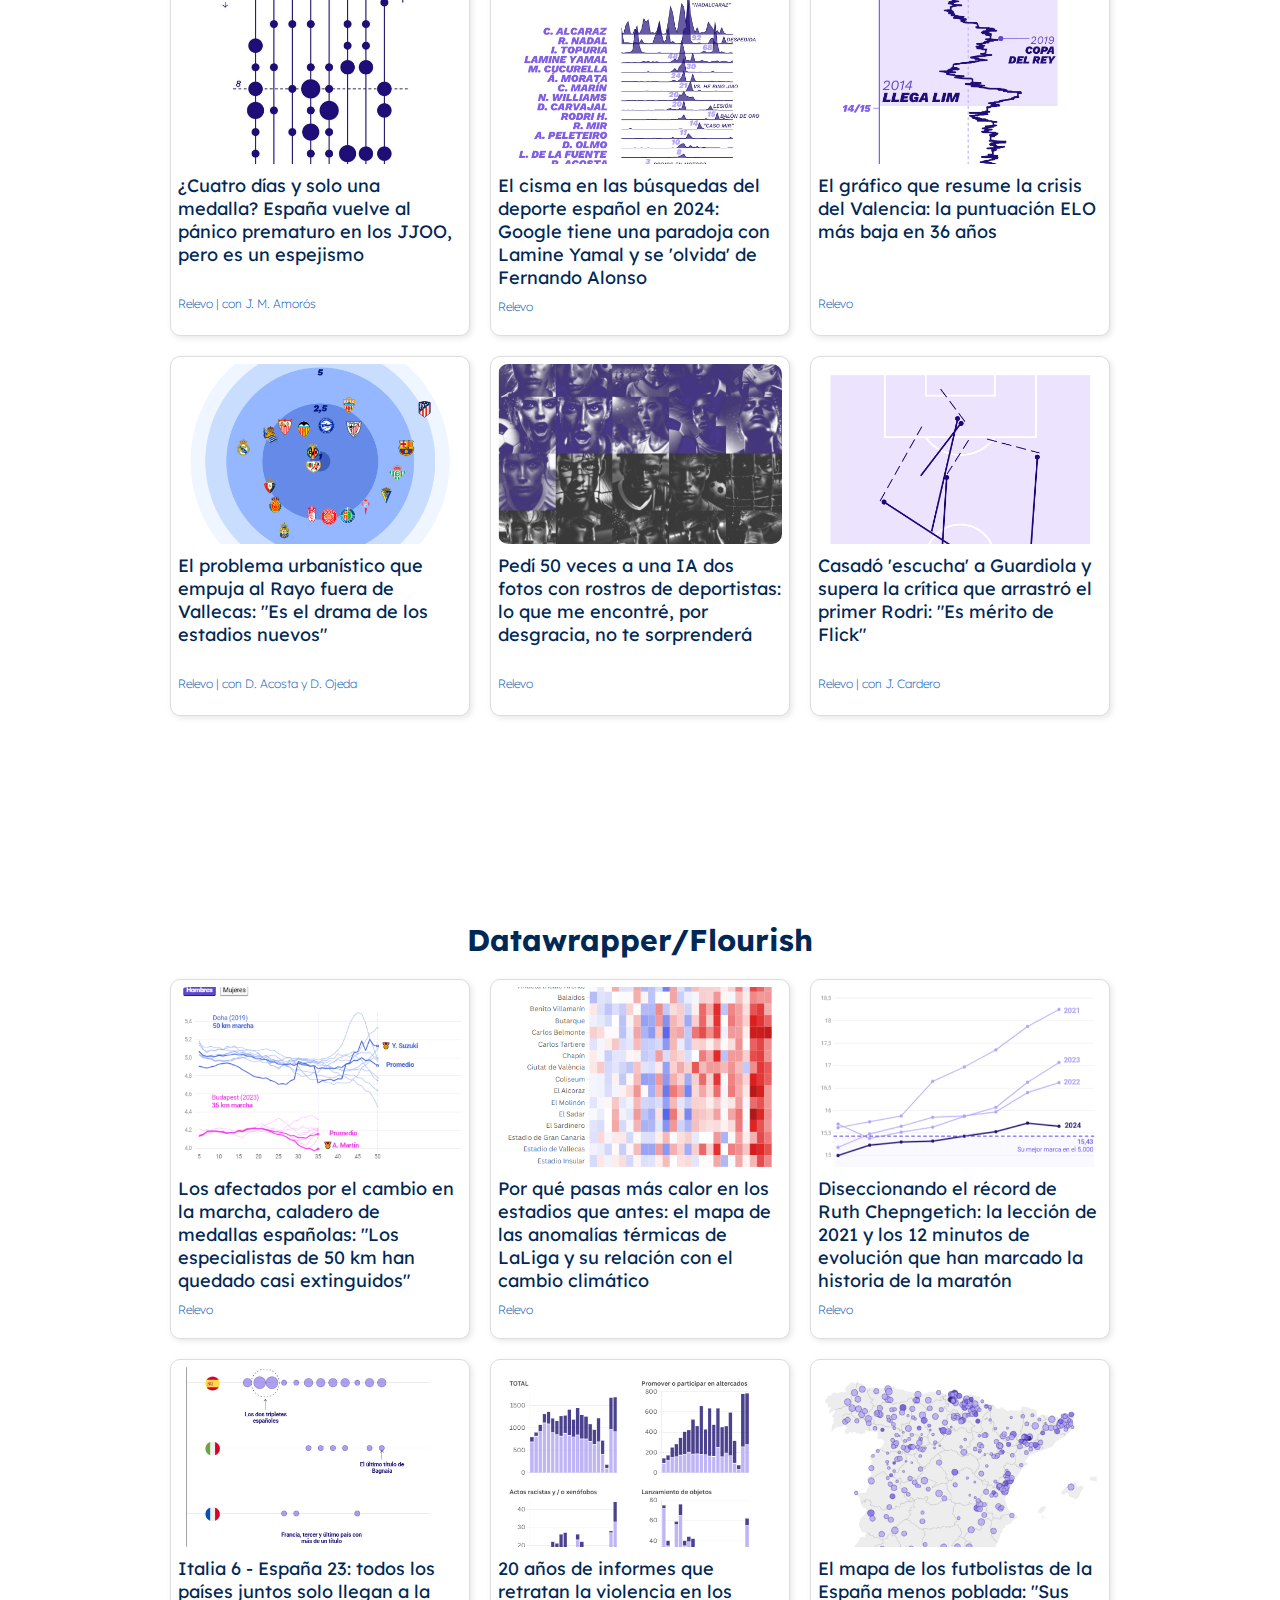
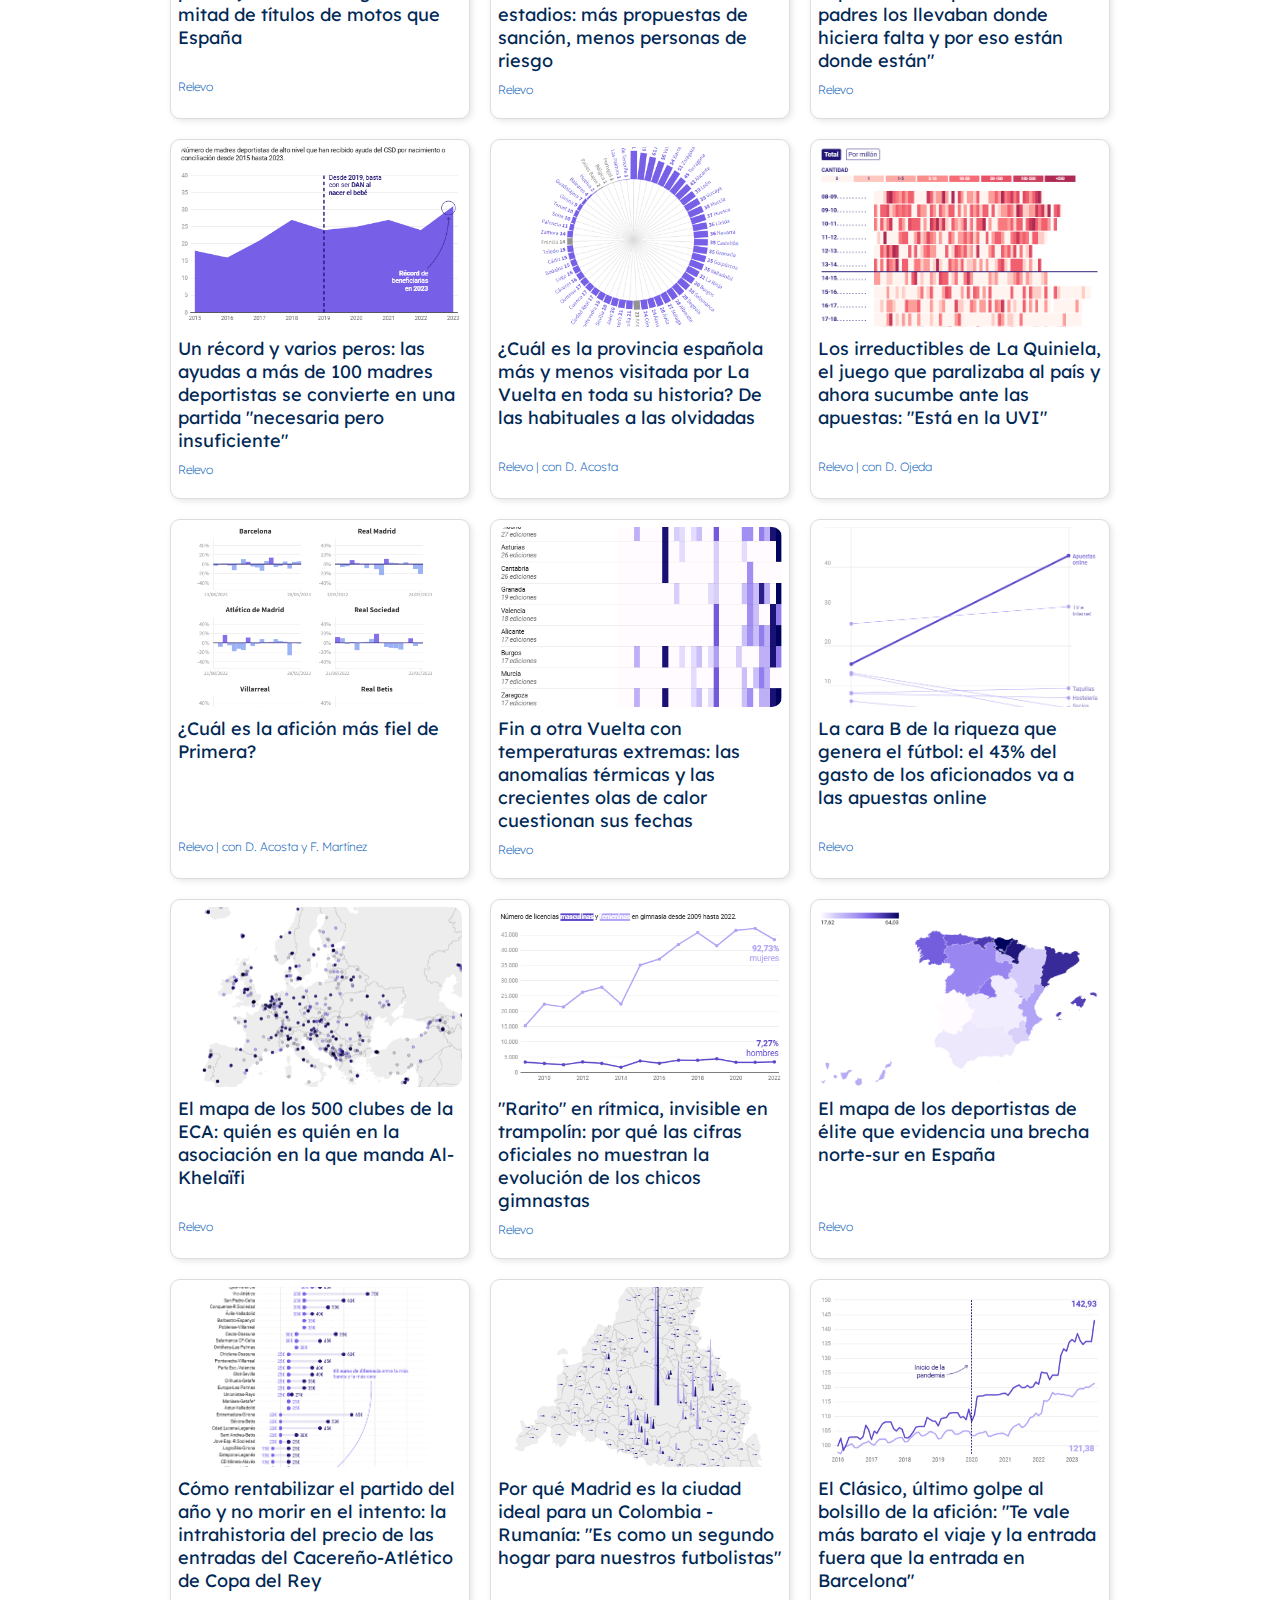
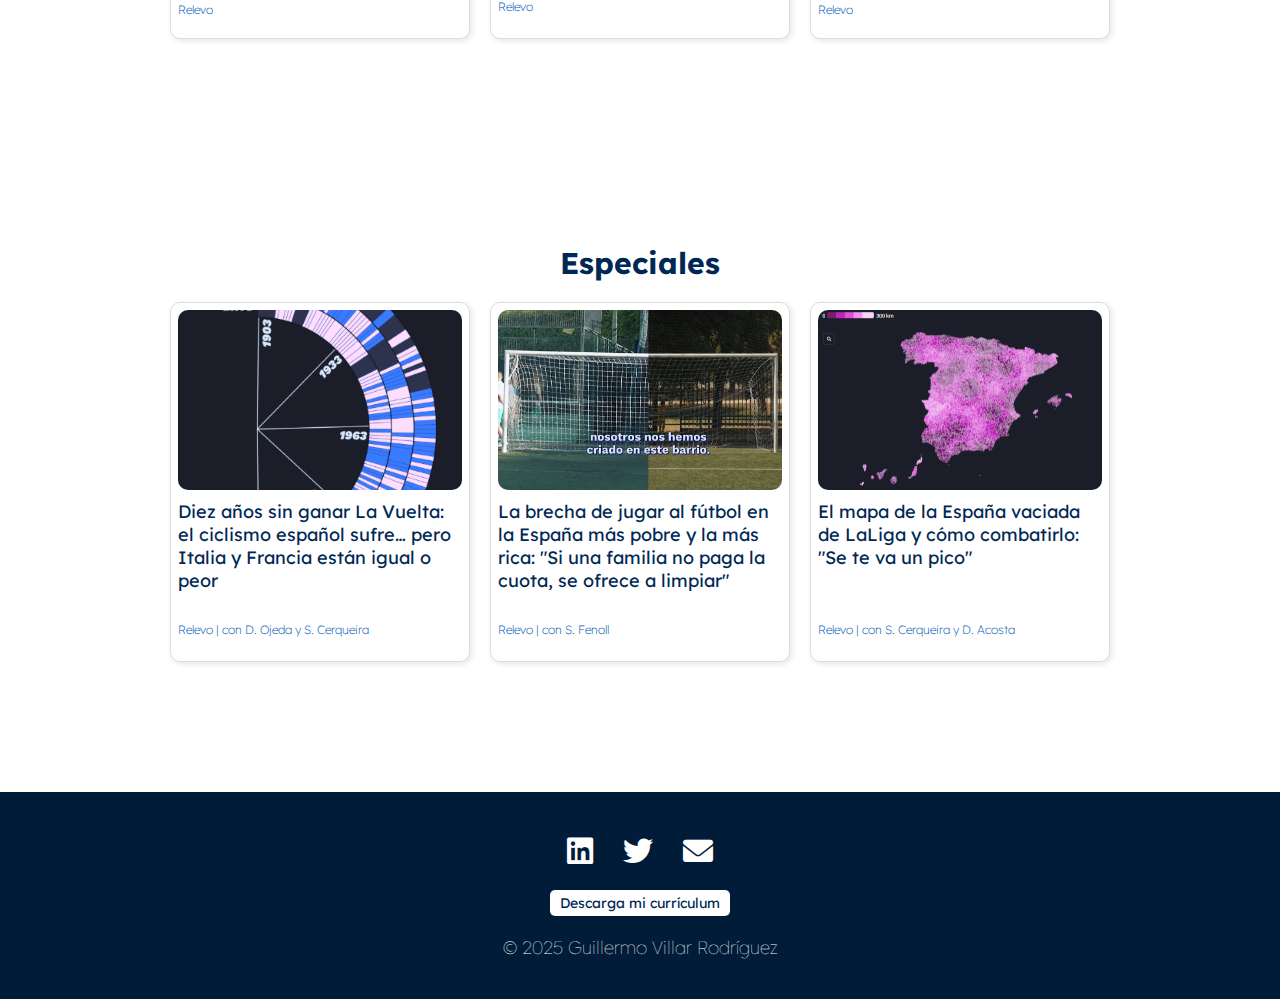
==== commit 10ada23c: "Update index.html" ====
--- a/index.html
+++ b/index.html
@@ -437,7 +437,7 @@
             <div class="card">
                 <img src="img/i.png" alt="Thumbnail" class="card-img">
                 <h3 class="card-title">Casadó 'escucha' a Guardiola y supera la crítica que arrastró el primer Rodri: "Es mérito de Flick"</h3>
-                <p class="authors">Relevo \ con J. Cardero</p>
+                <p class="authors">Relevo | con J. Cardero</p>
             </div>
         </a>
     </div>
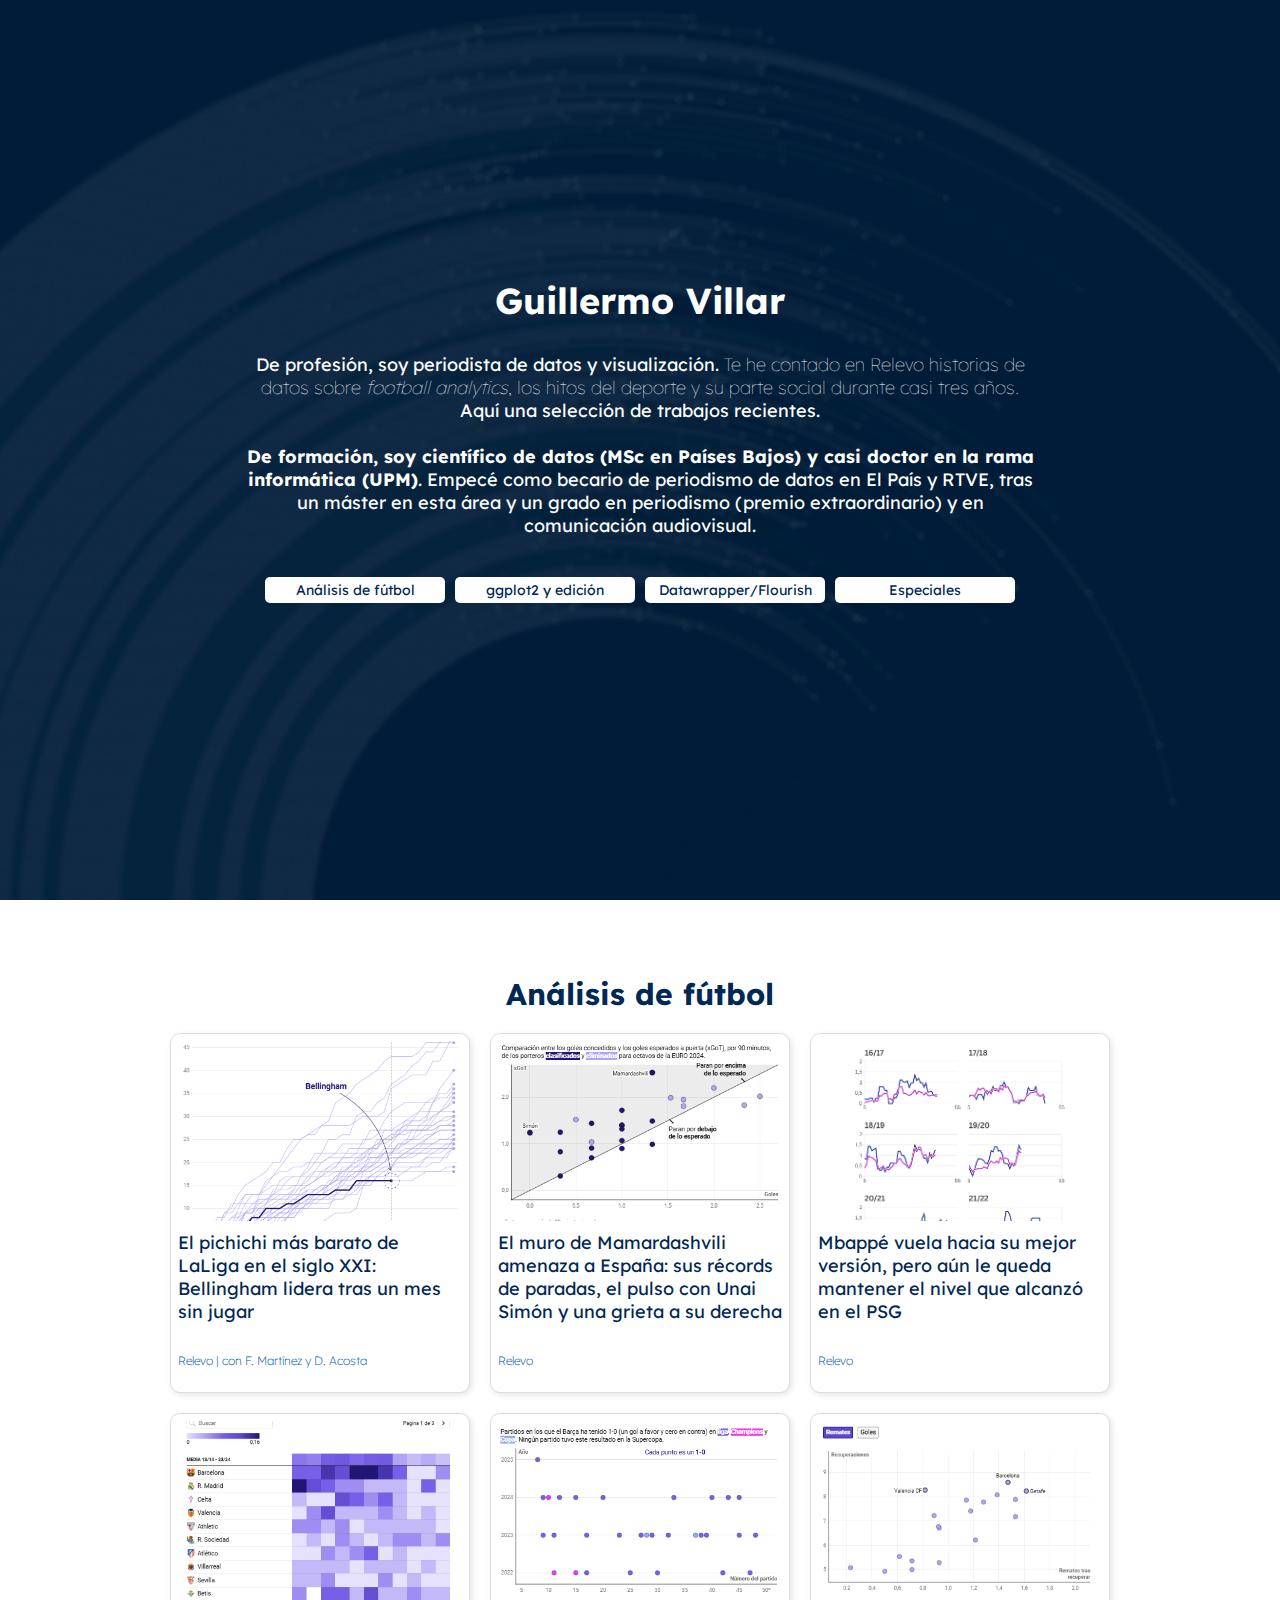
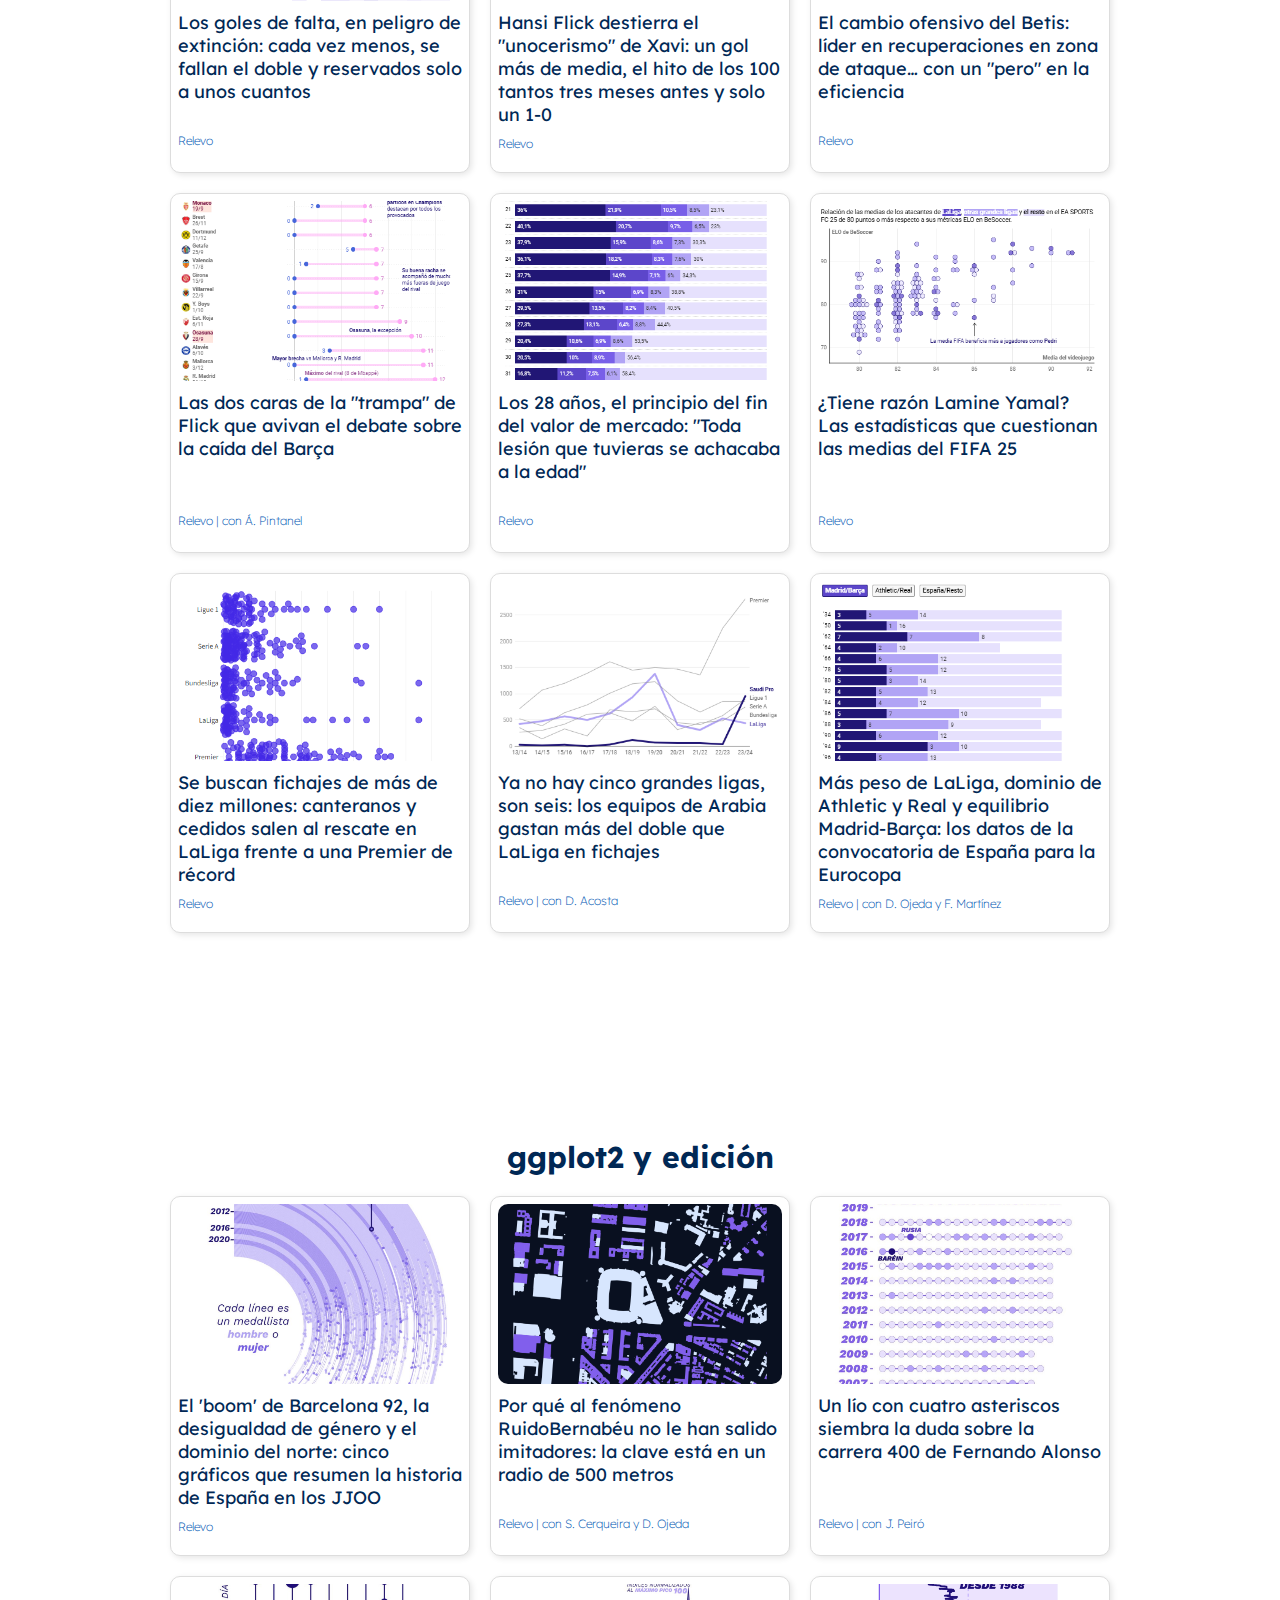
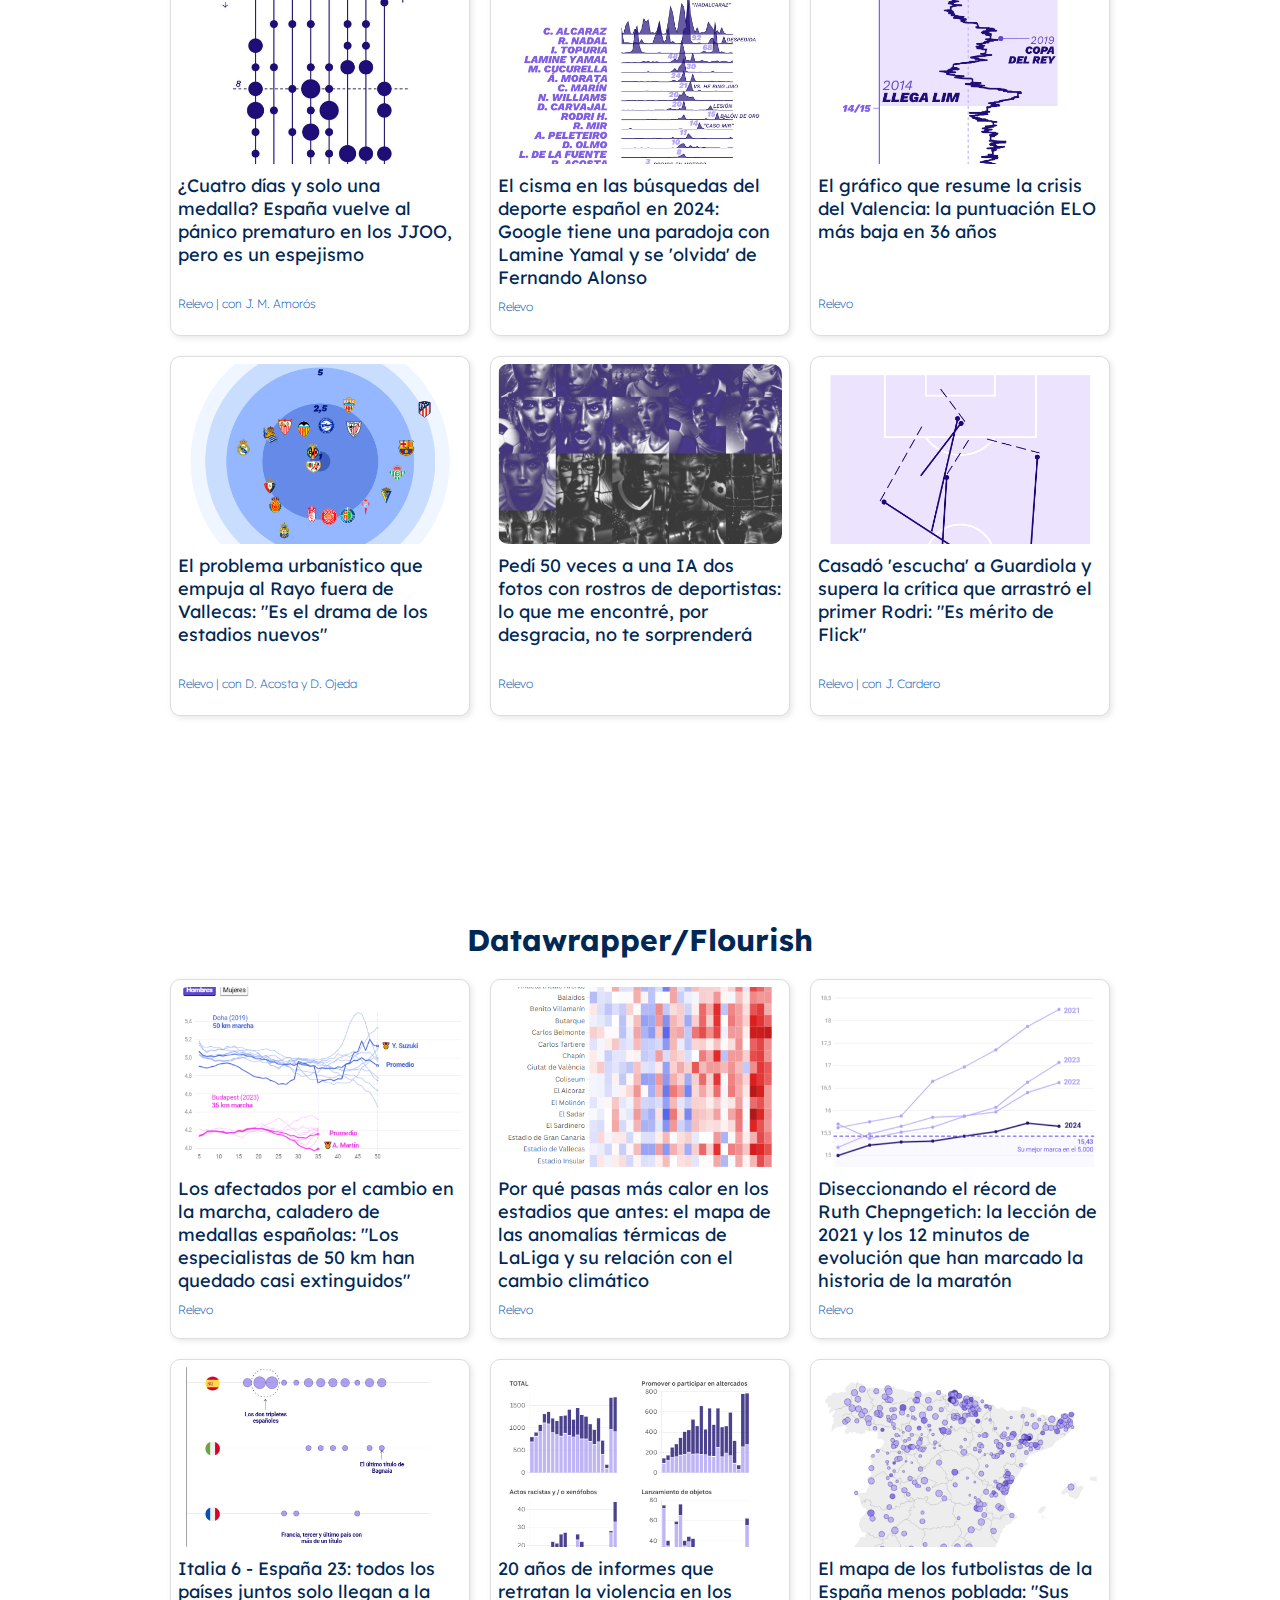
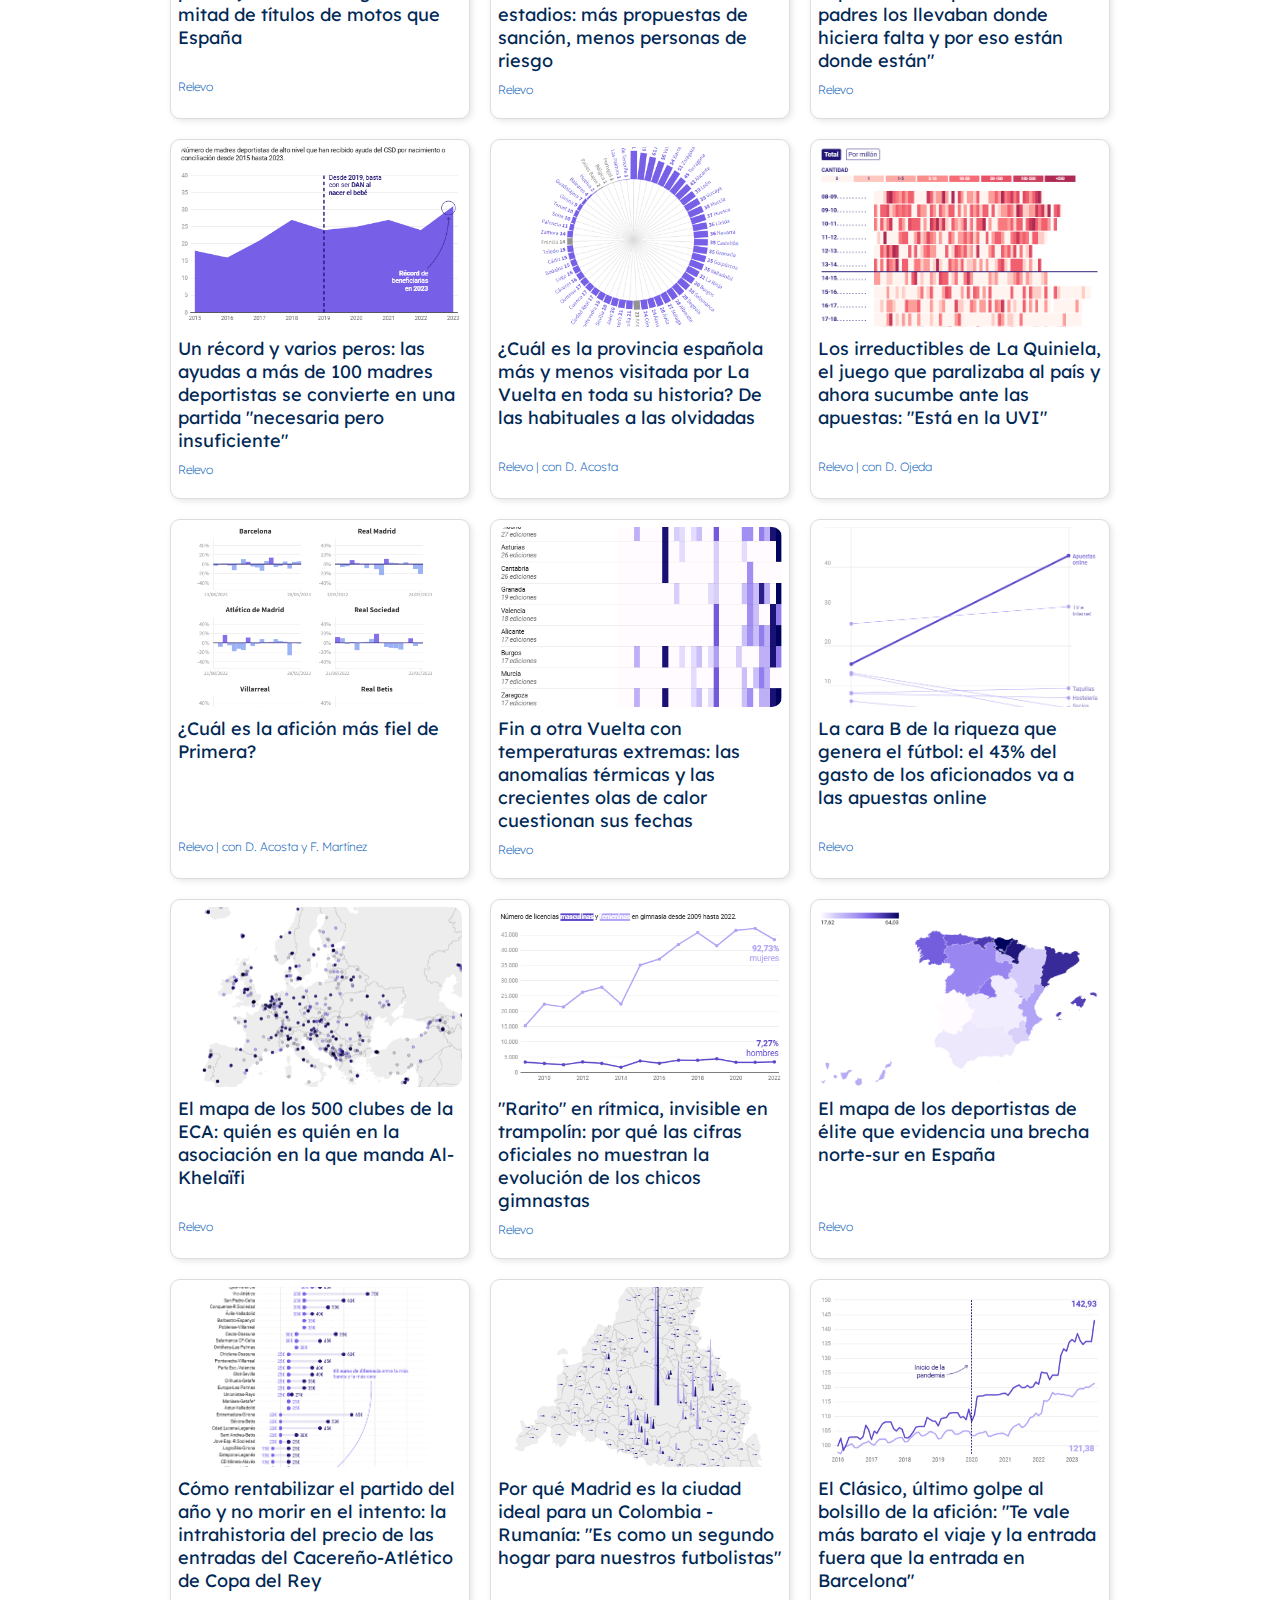
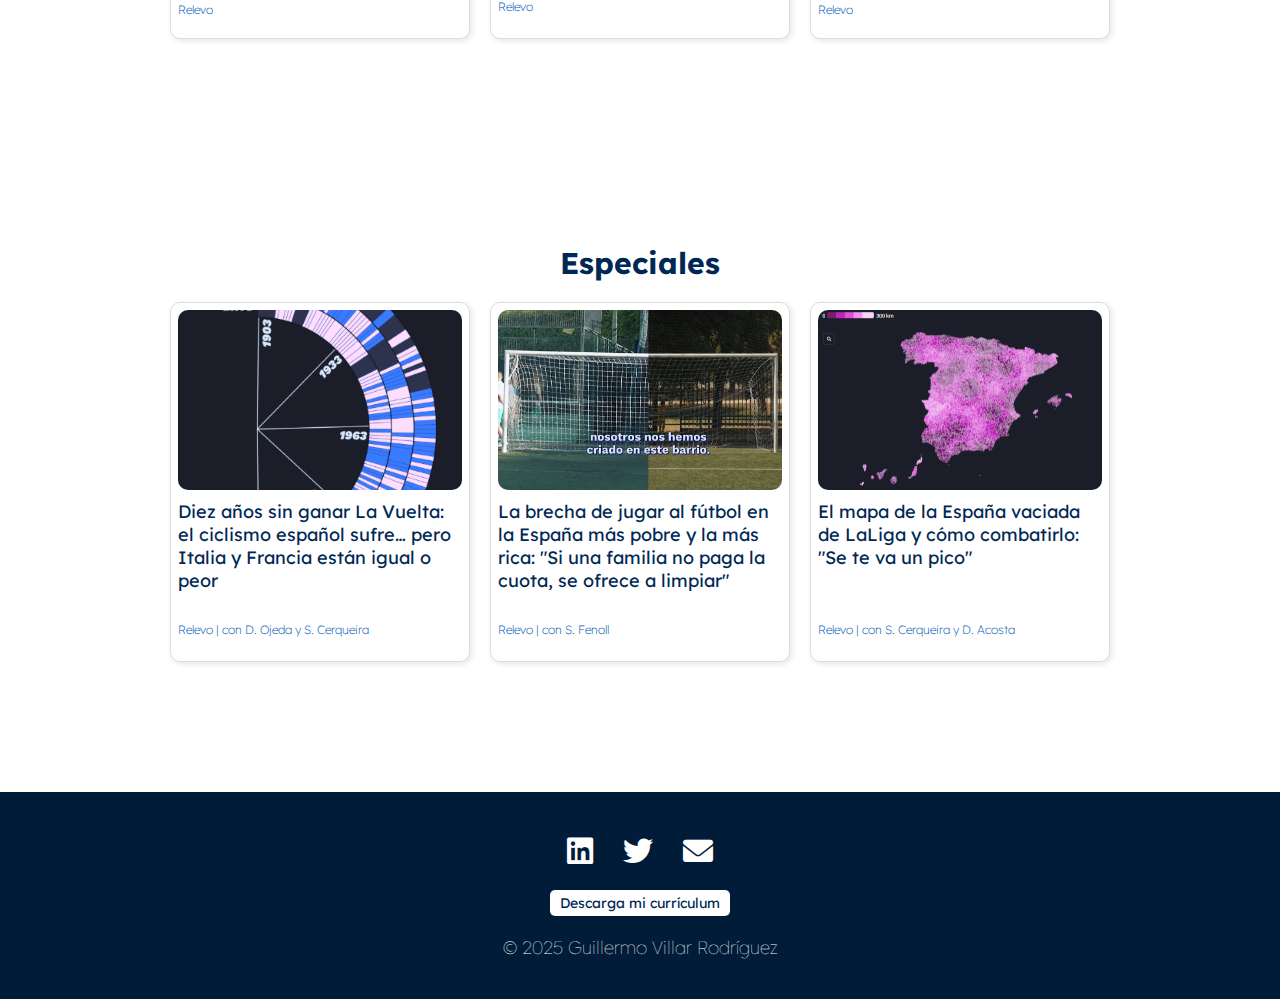
==== commit 3209b99f: "Update index.html" ====
--- a/index.html
+++ b/index.html
@@ -251,8 +251,8 @@
             <div class="container">
                 <h1>Guillermo Villar</h1>
                 <p class="description">
-                    <b>De profesión, soy periodista de datos y visualización.</b> Te he contado en Relevo historias de datos sobre <i>football analytics</i>, los hitos del deporte y su parte social durante casi tres años. <b>Aquí solo una selección de trabajos recientes</b>.<br><br>
-                    <b>De formación, soy científico de datos (MsC en Países Bajos) y casi doctor en la rama informática (UPM)</b>.
+                    <b>De profesión, soy periodista de datos y visualización.</b> Te he contado en Relevo historias de datos sobre <i>football analytics</i>, los hitos del deporte y su parte social durante casi tres años. <b>Aquí una selección de trabajos recientes.<br><br>
+                    <b>De formación, soy científico de datos (MSc en Países Bajos) y casi doctor en la rama informática (UPM)</b>.
                     Empecé como becario de periodismo de datos en El País y RTVE, tras un máster en esta área y un grado en periodismo (premio extraordinario) y en comunicación audiovisual.
                 </p>
                 <div class="buttons">
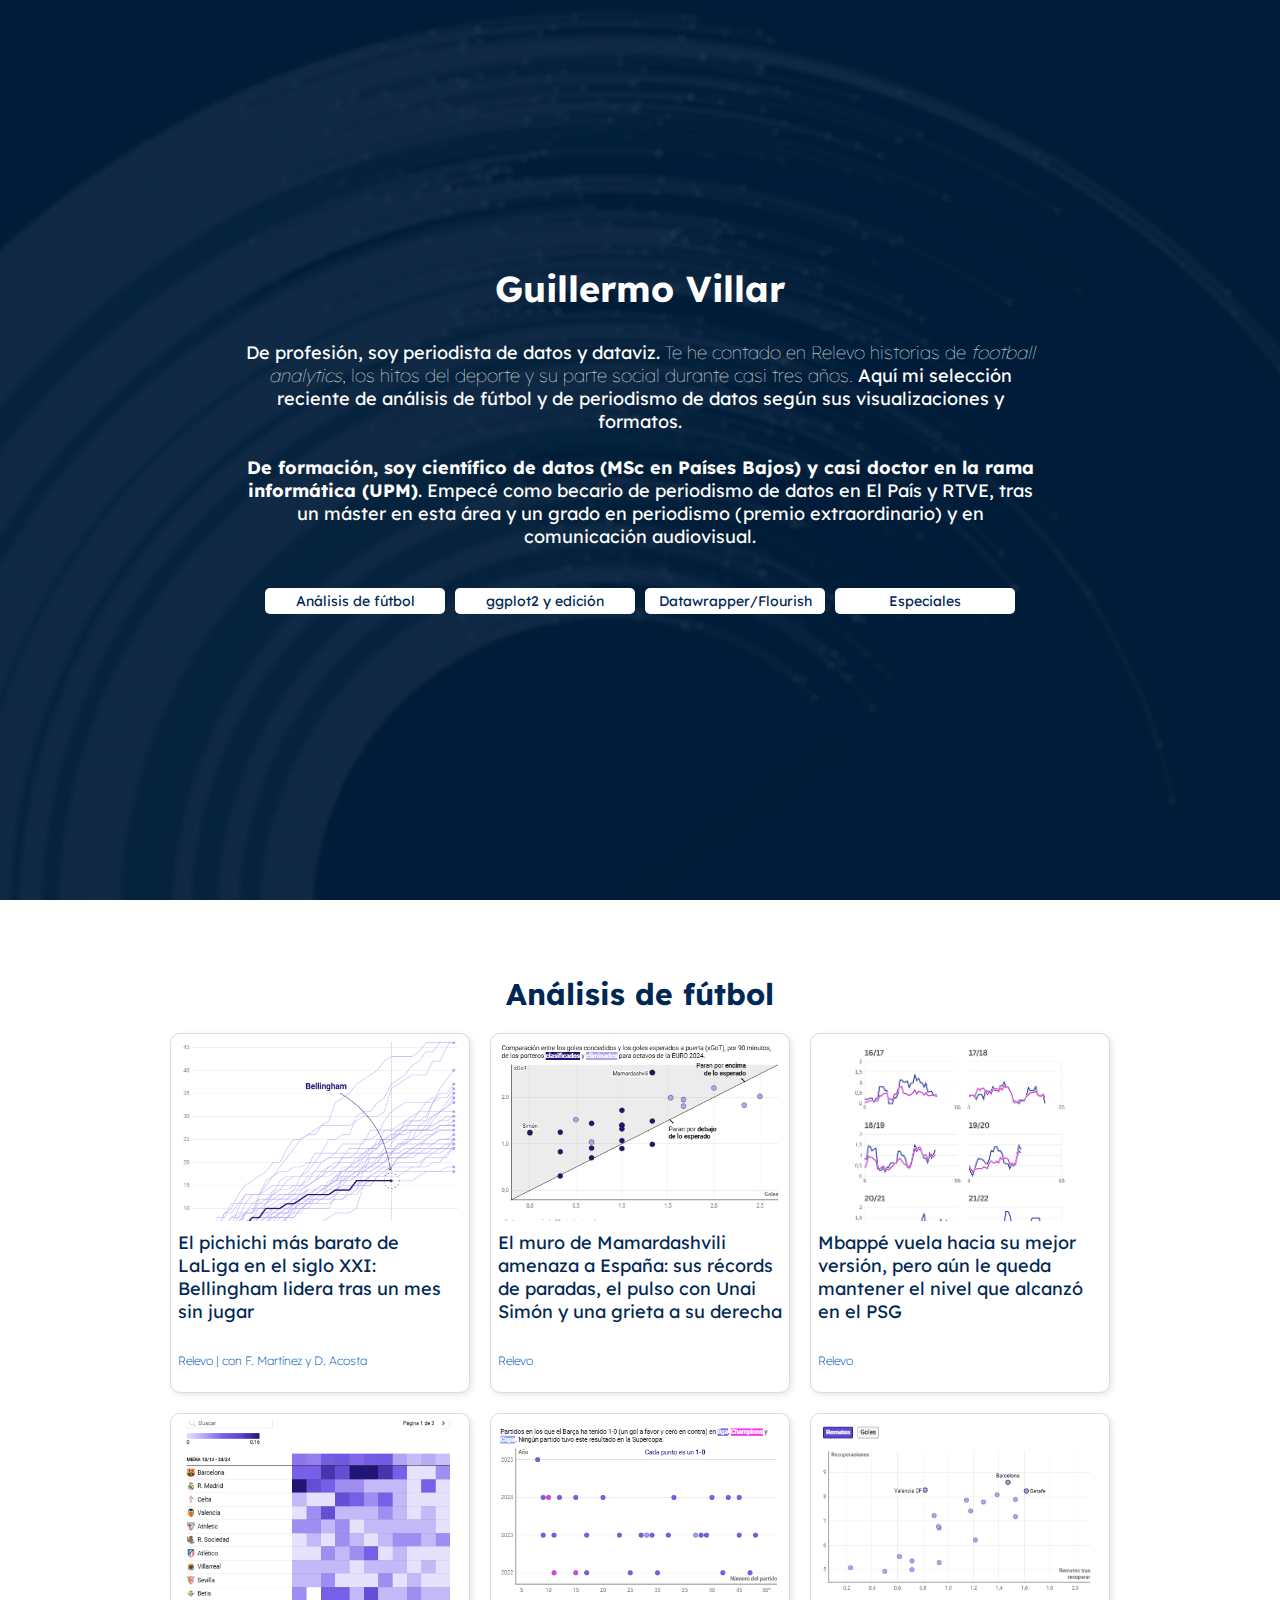
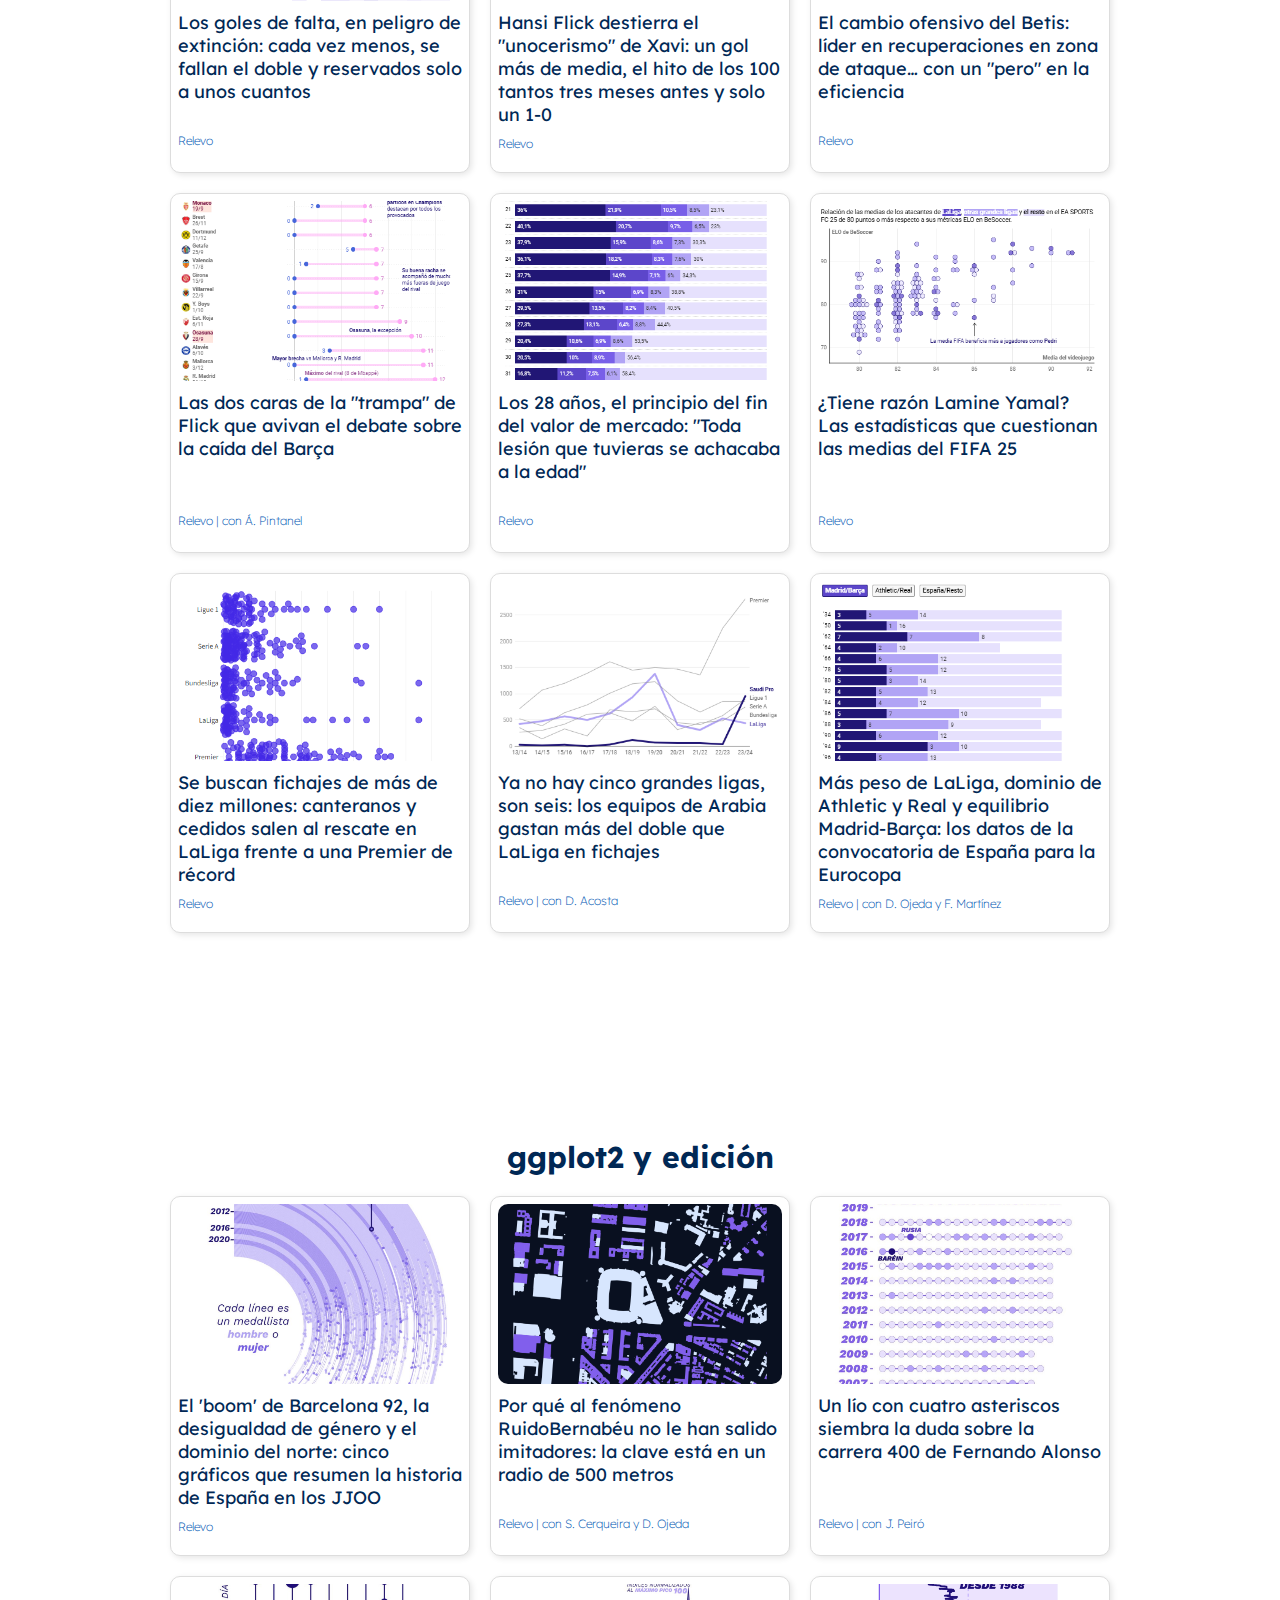
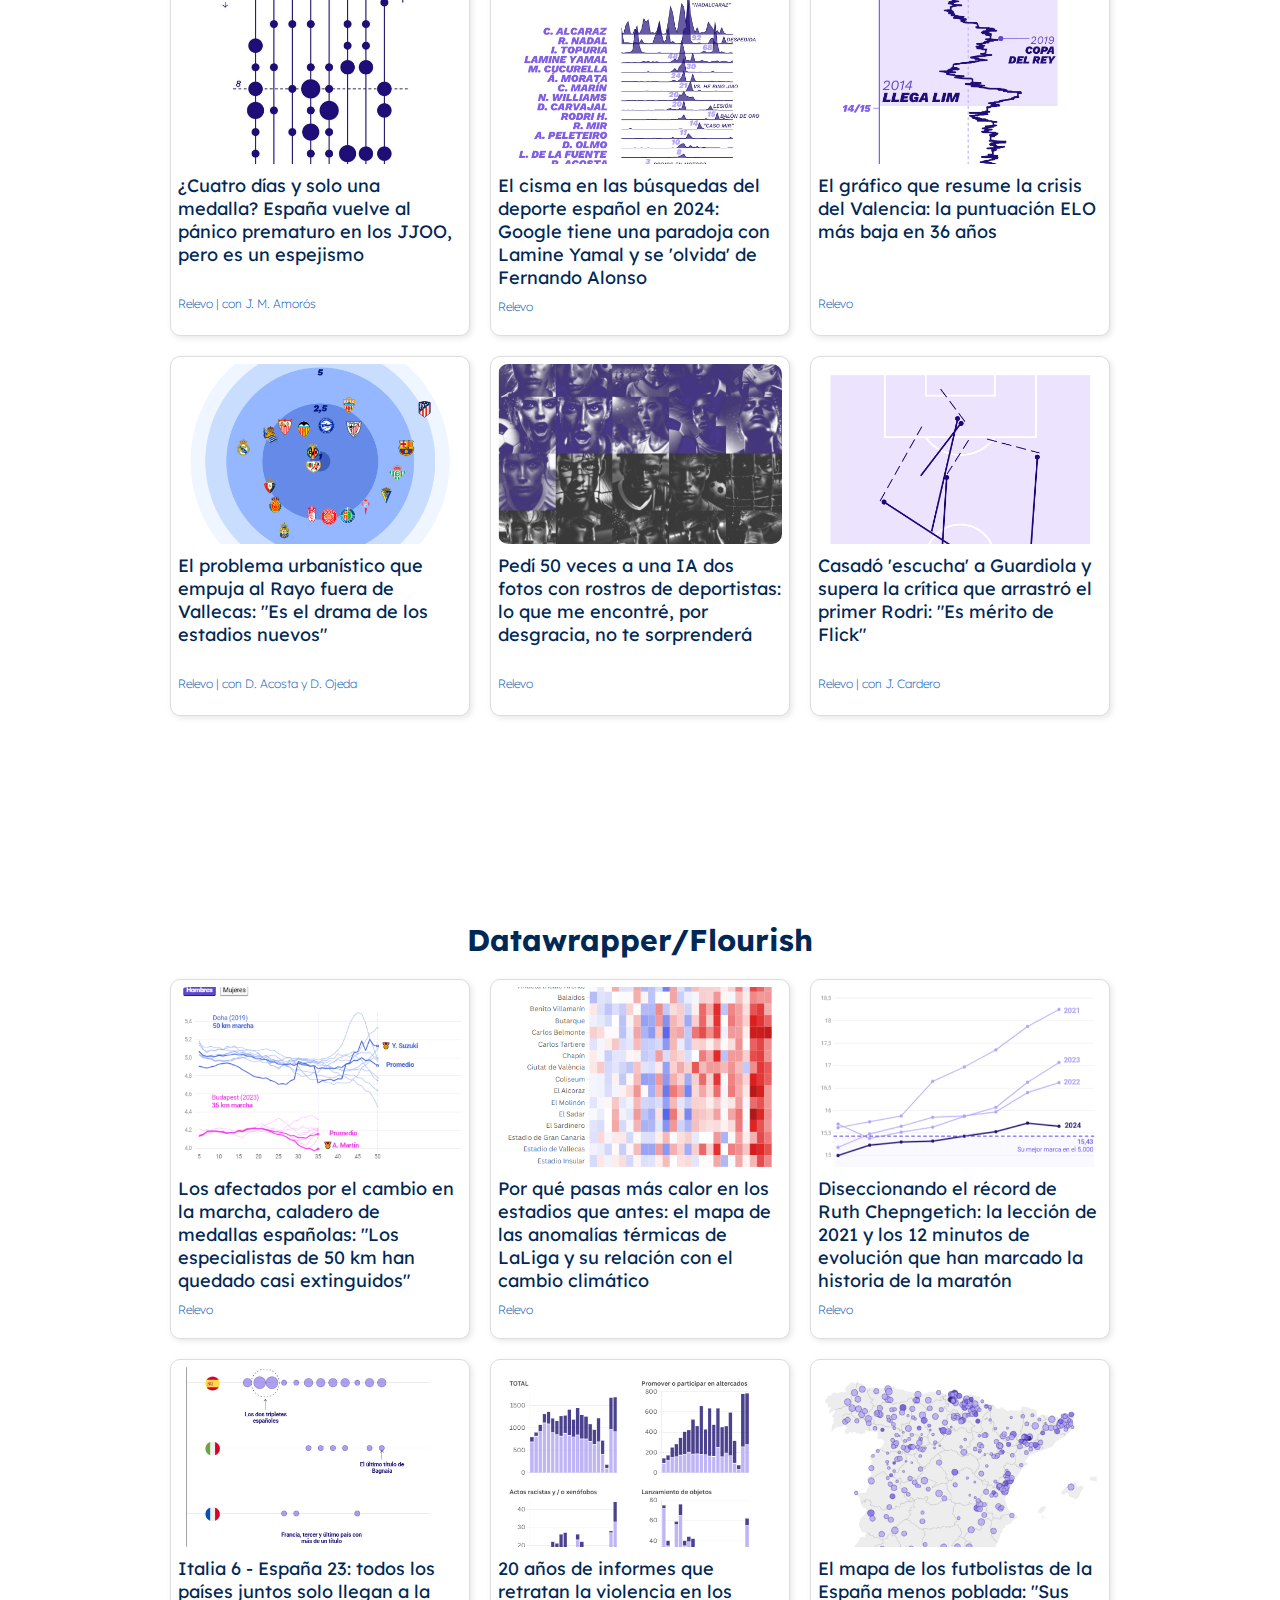
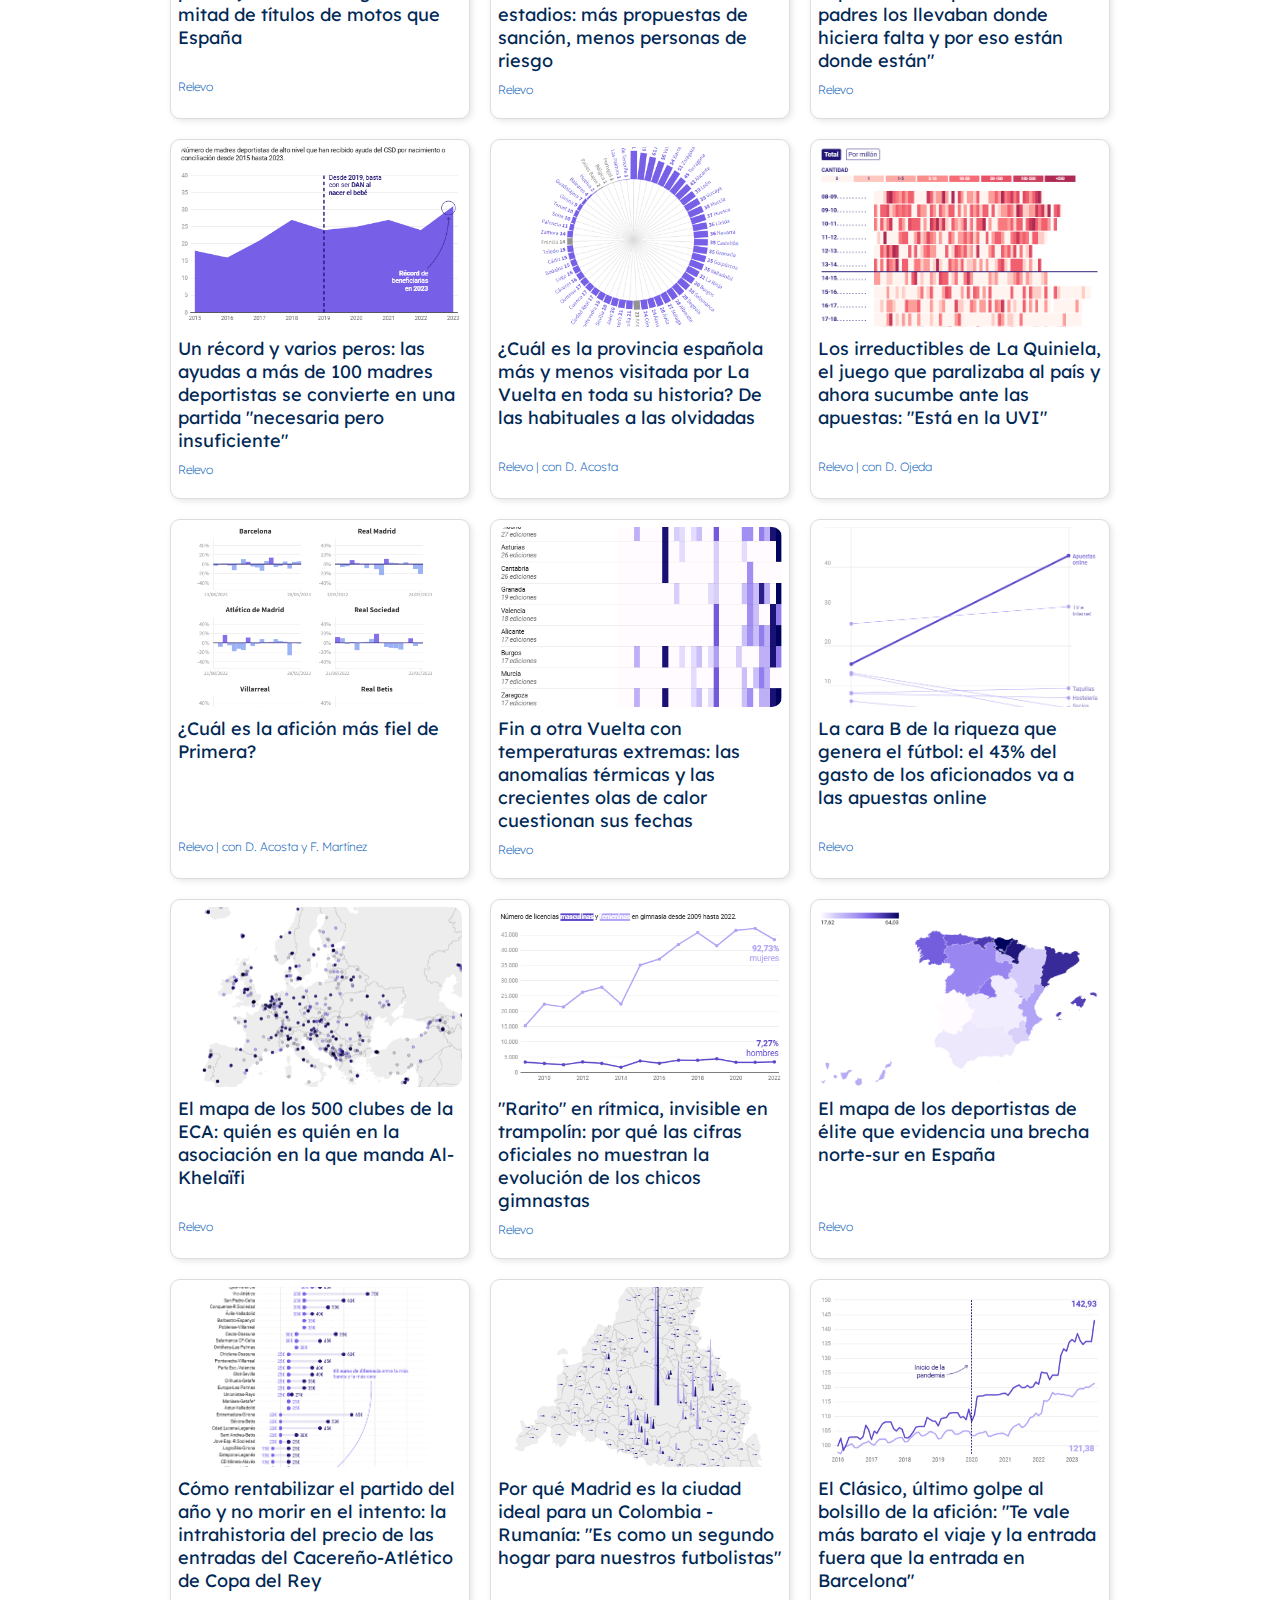
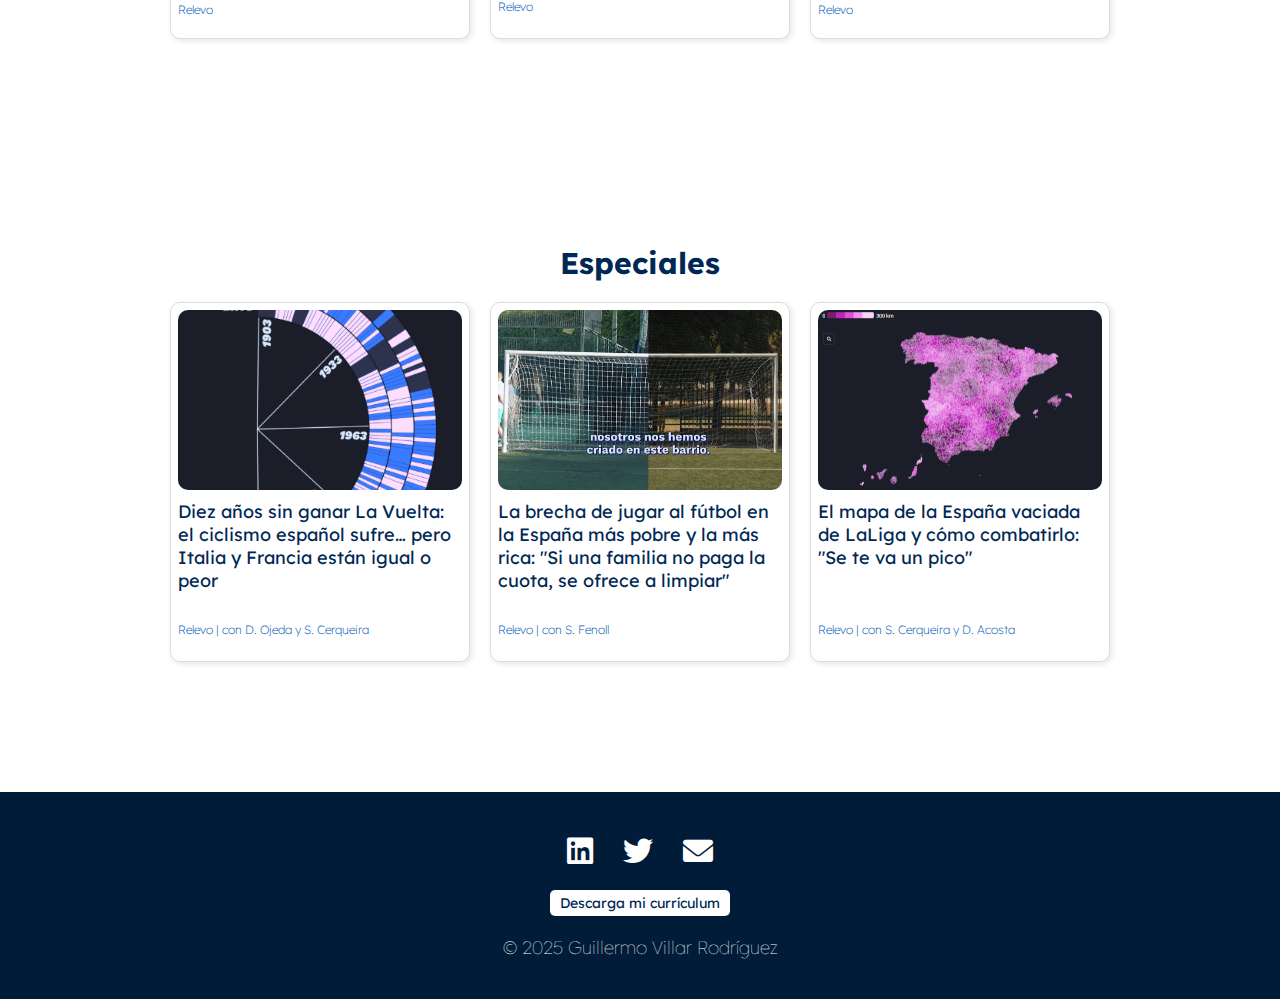
==== commit d3d15c42: "Update index.html" ====
--- a/index.html
+++ b/index.html
@@ -251,7 +251,7 @@
             <div class="container">
                 <h1>Guillermo Villar</h1>
                 <p class="description">
-                    <b>De profesión, soy periodista de datos y visualización.</b> Te he contado en Relevo historias de datos sobre <i>football analytics</i>, los hitos del deporte y su parte social durante casi tres años. <b>Aquí una selección de trabajos recientes.<br><br>
+                    <b>De profesión, soy periodista de datos y dataviz.</b> Te he contado en Relevo historias de <i>football analytics</i>, los hitos del deporte y su parte social durante casi tres años. <b>Aquí mi selección reciente de análisis de fútbol y de periodismo de datos según sus visualizaciones y formatos.<br><br>
                     <b>De formación, soy científico de datos (MSc en Países Bajos) y casi doctor en la rama informática (UPM)</b>.
                     Empecé como becario de periodismo de datos en El País y RTVE, tras un máster en esta área y un grado en periodismo (premio extraordinario) y en comunicación audiovisual.
                 </p>
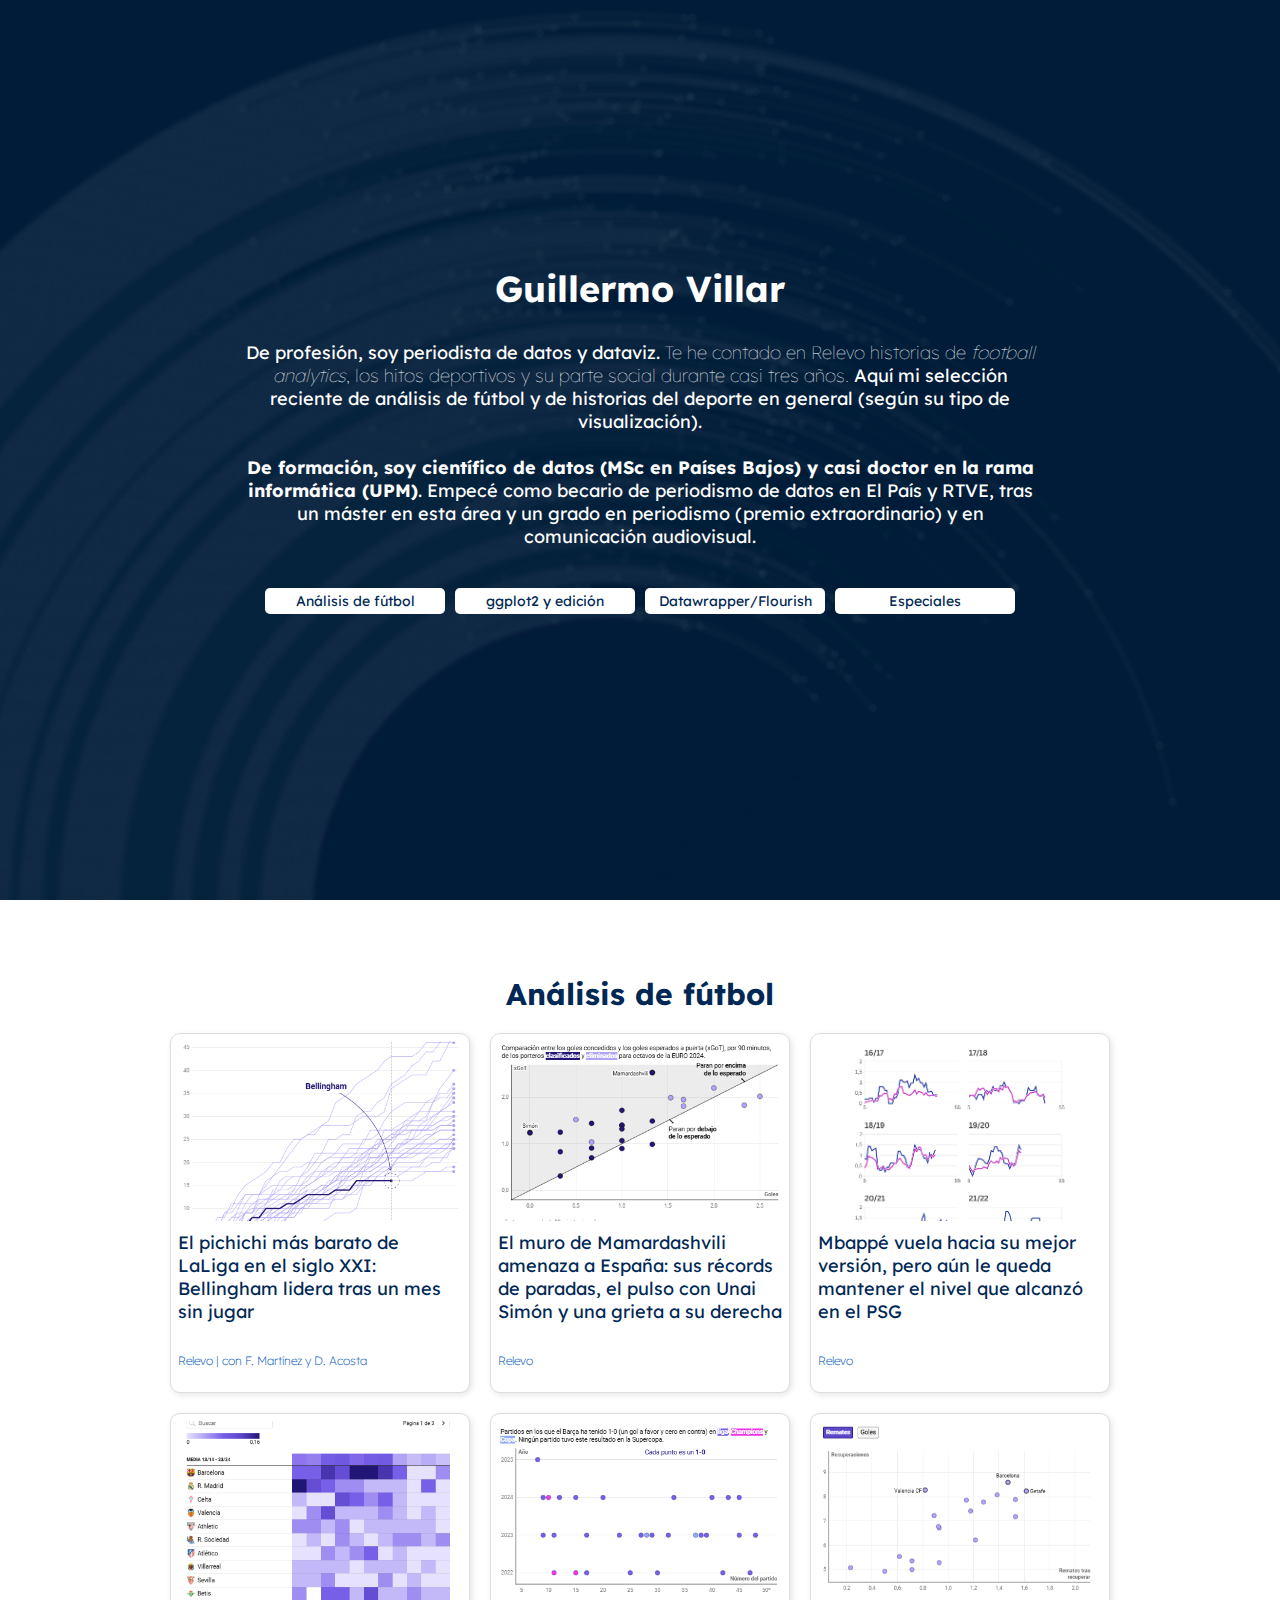
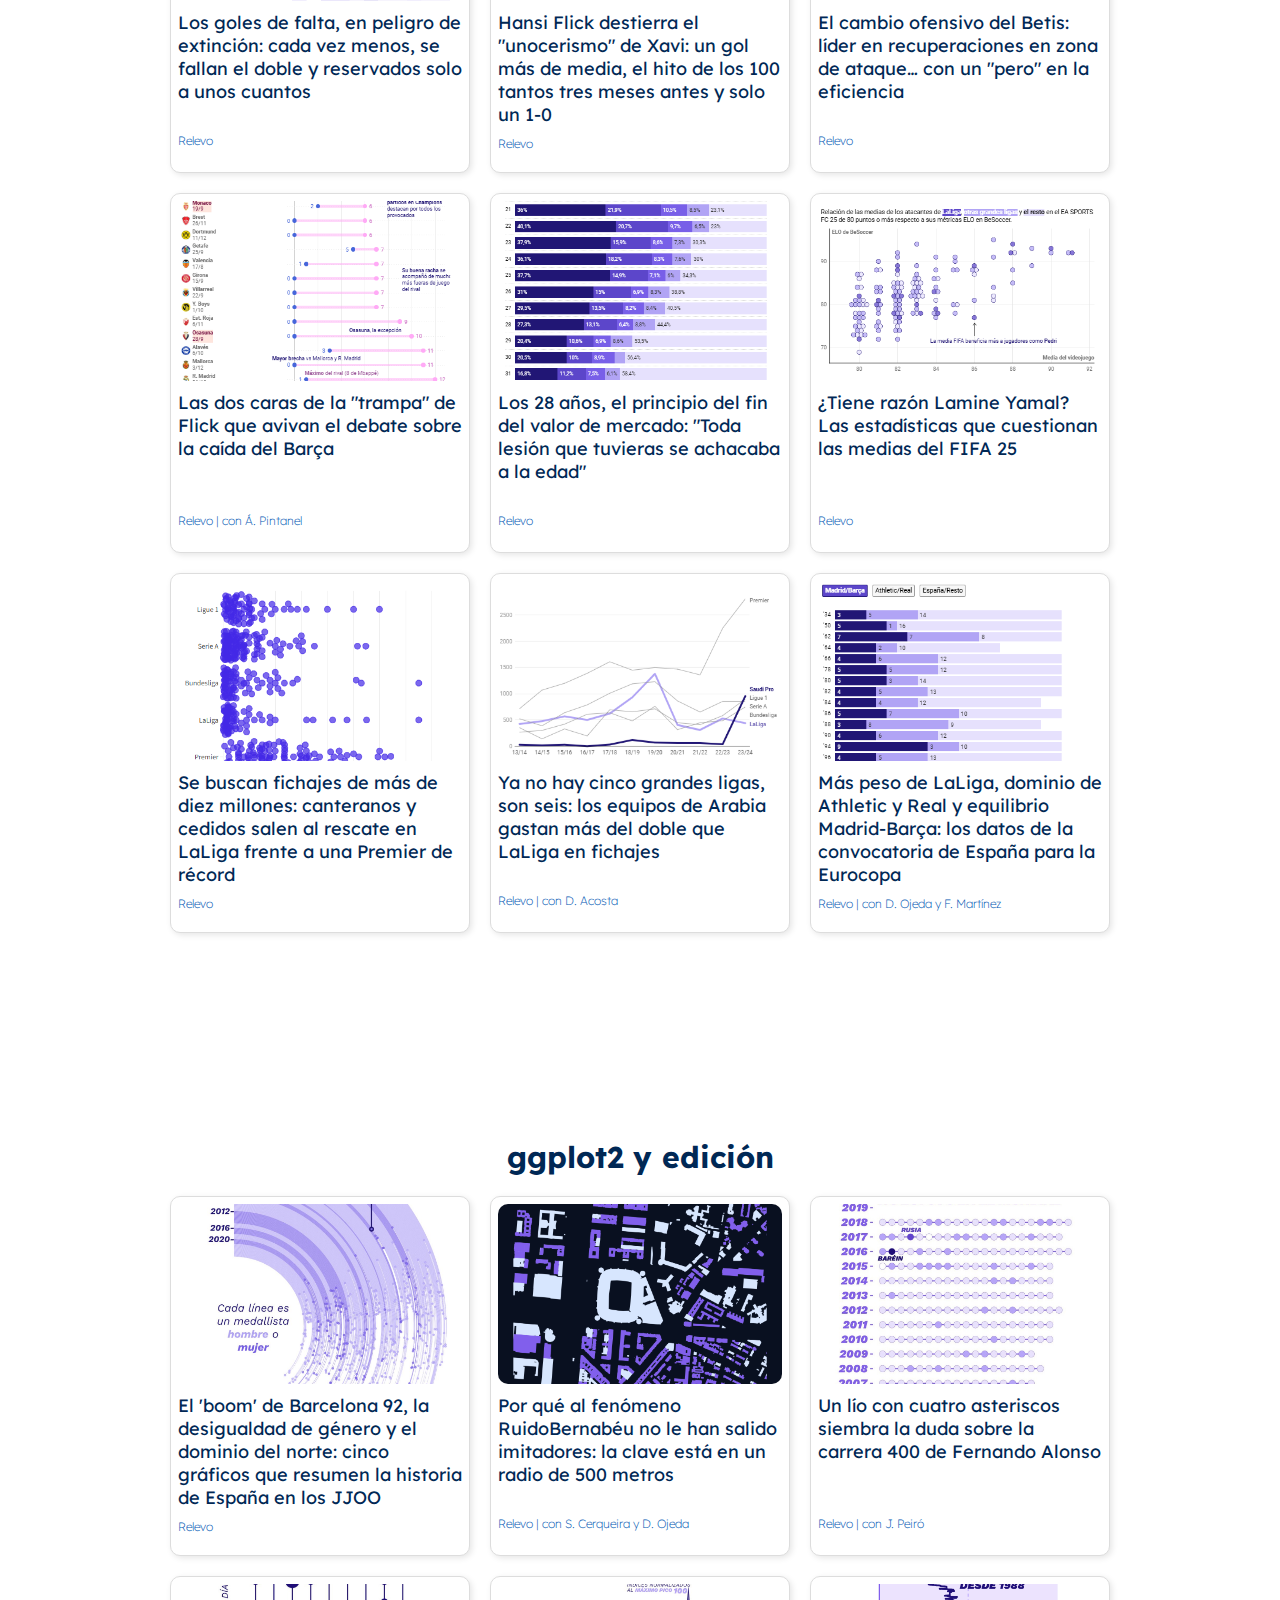
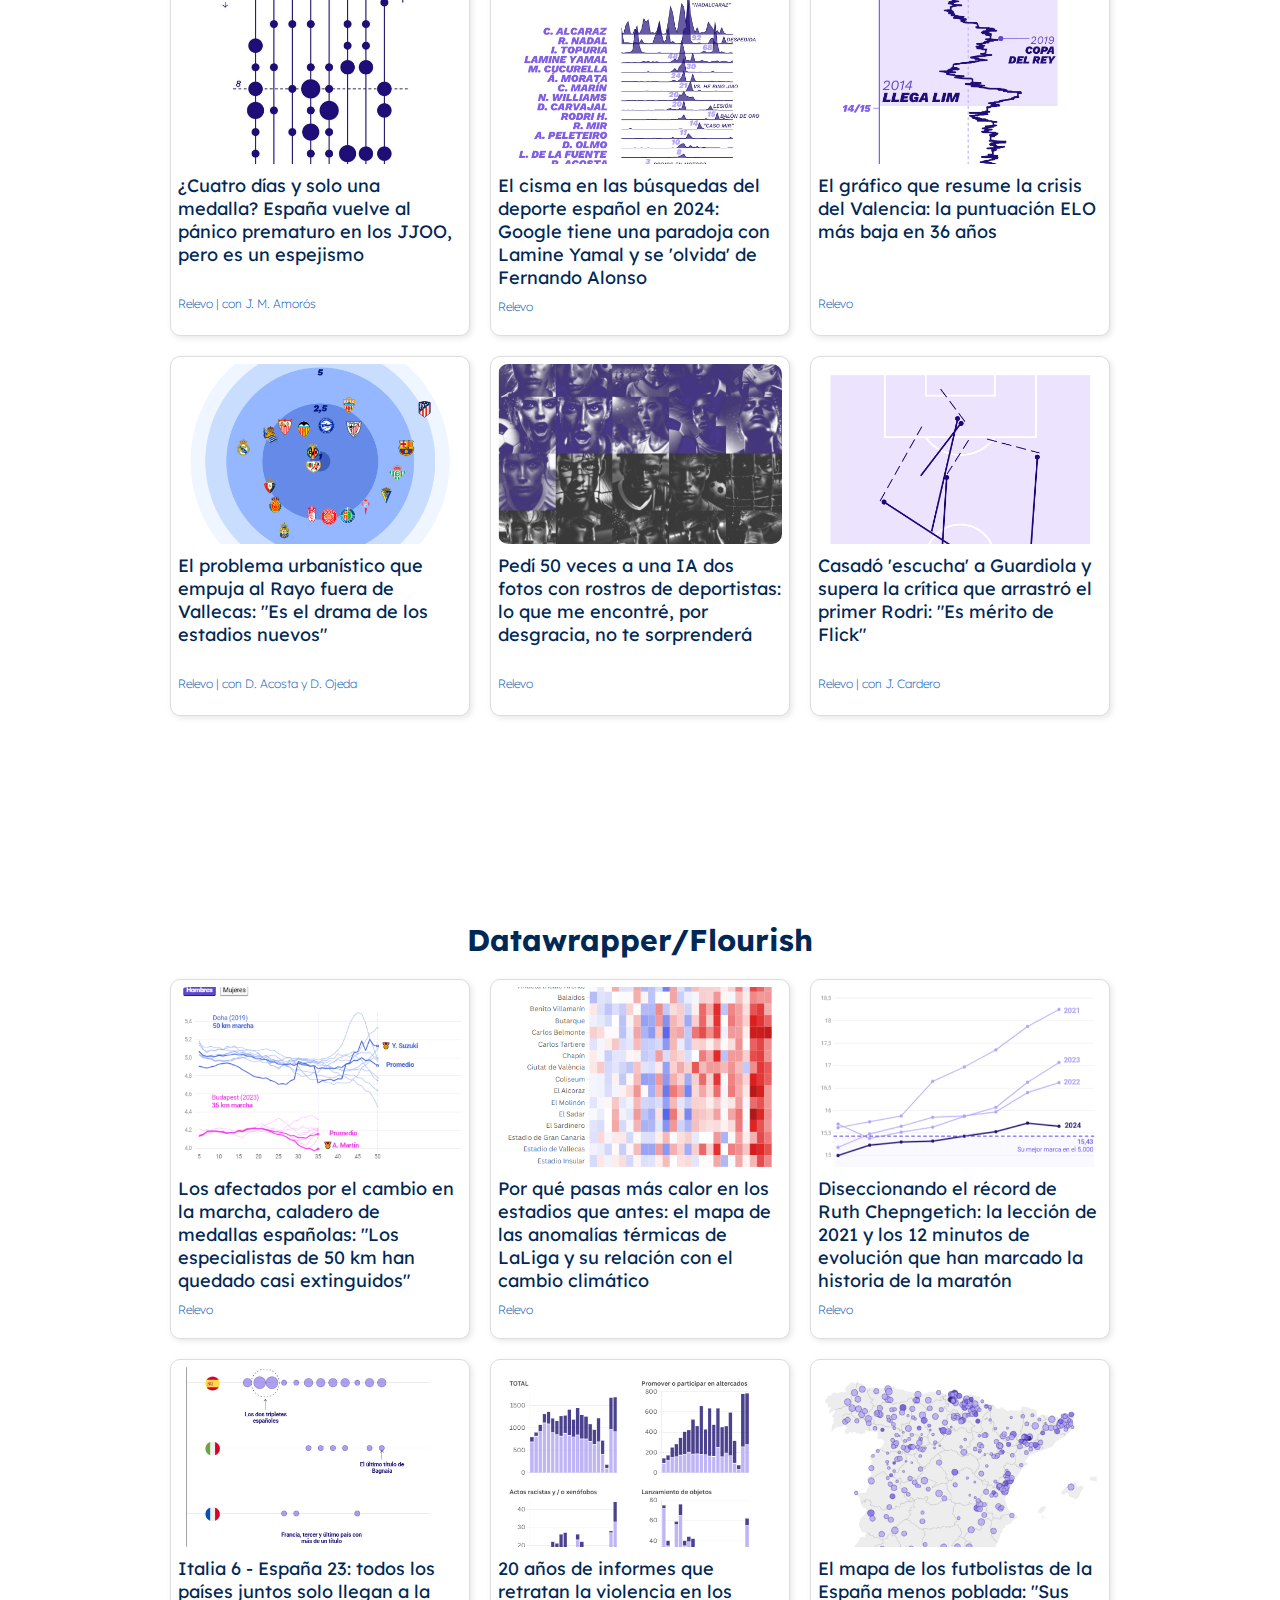
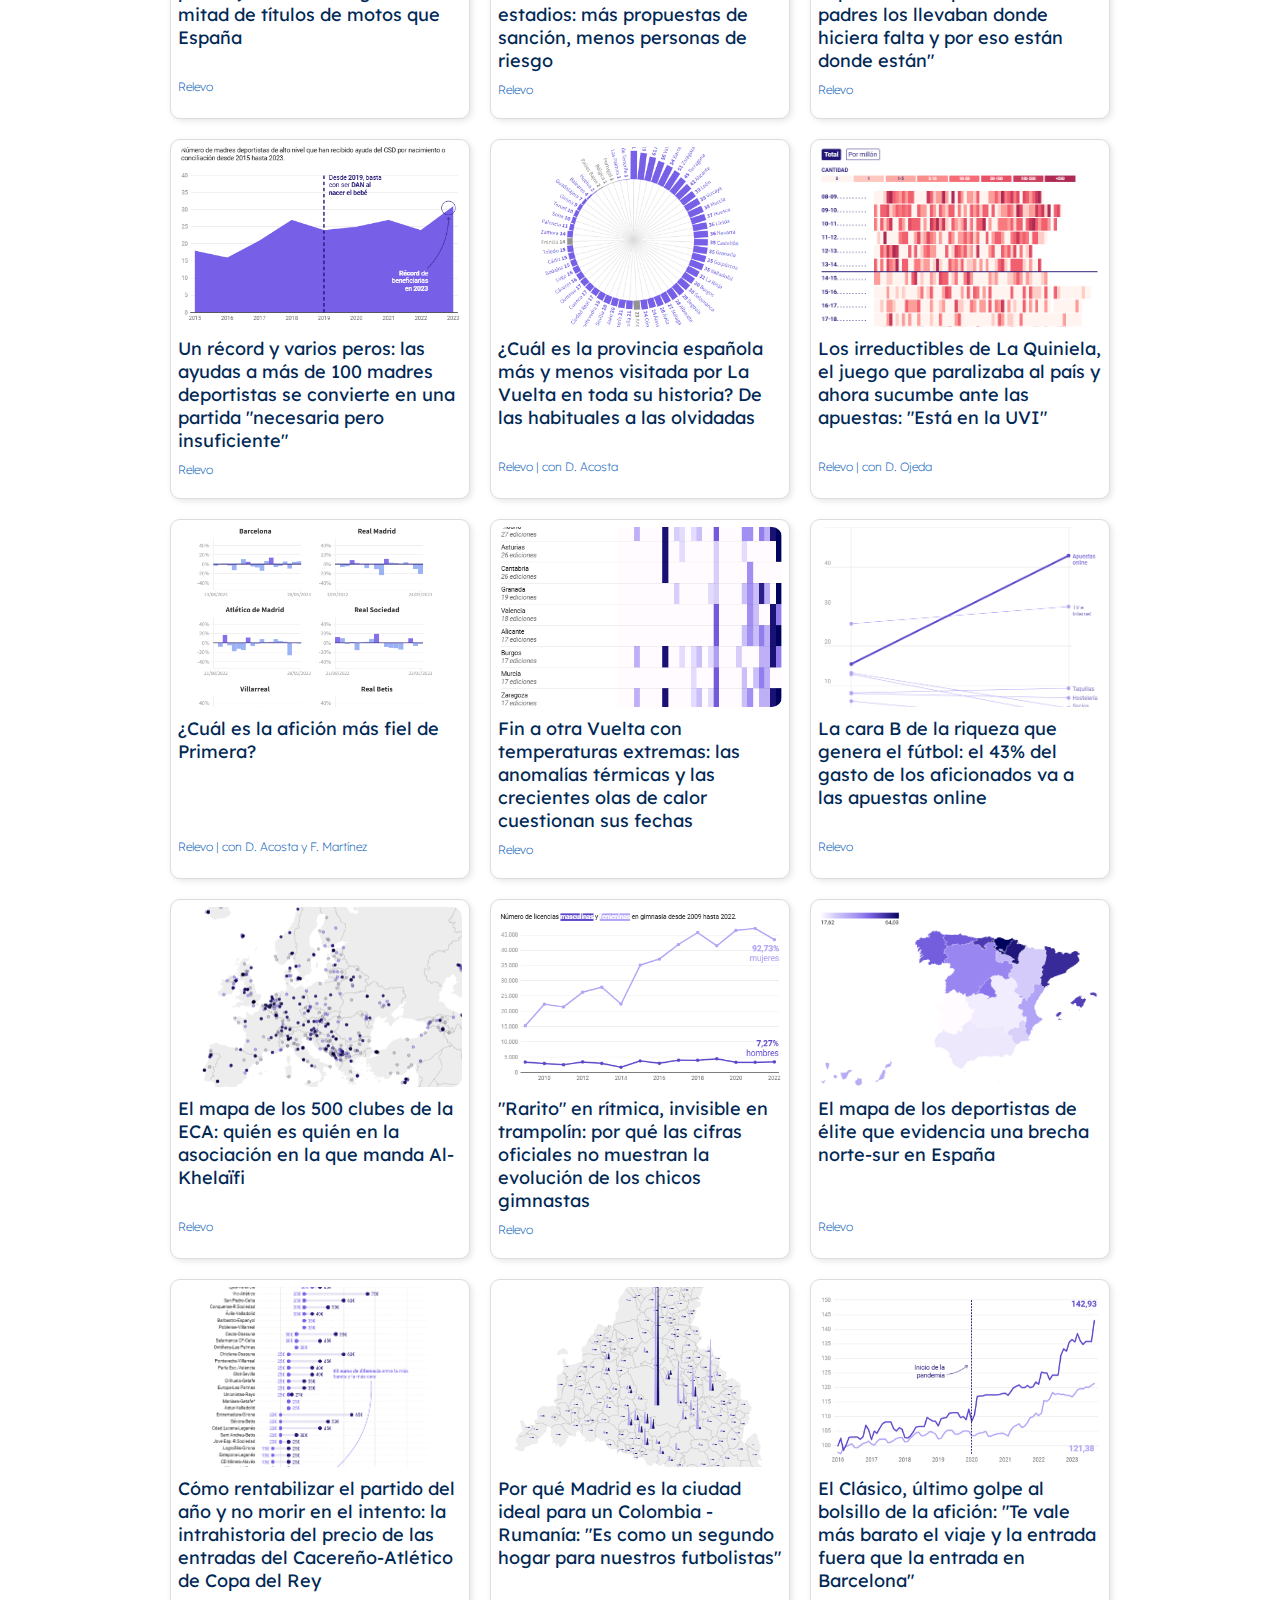
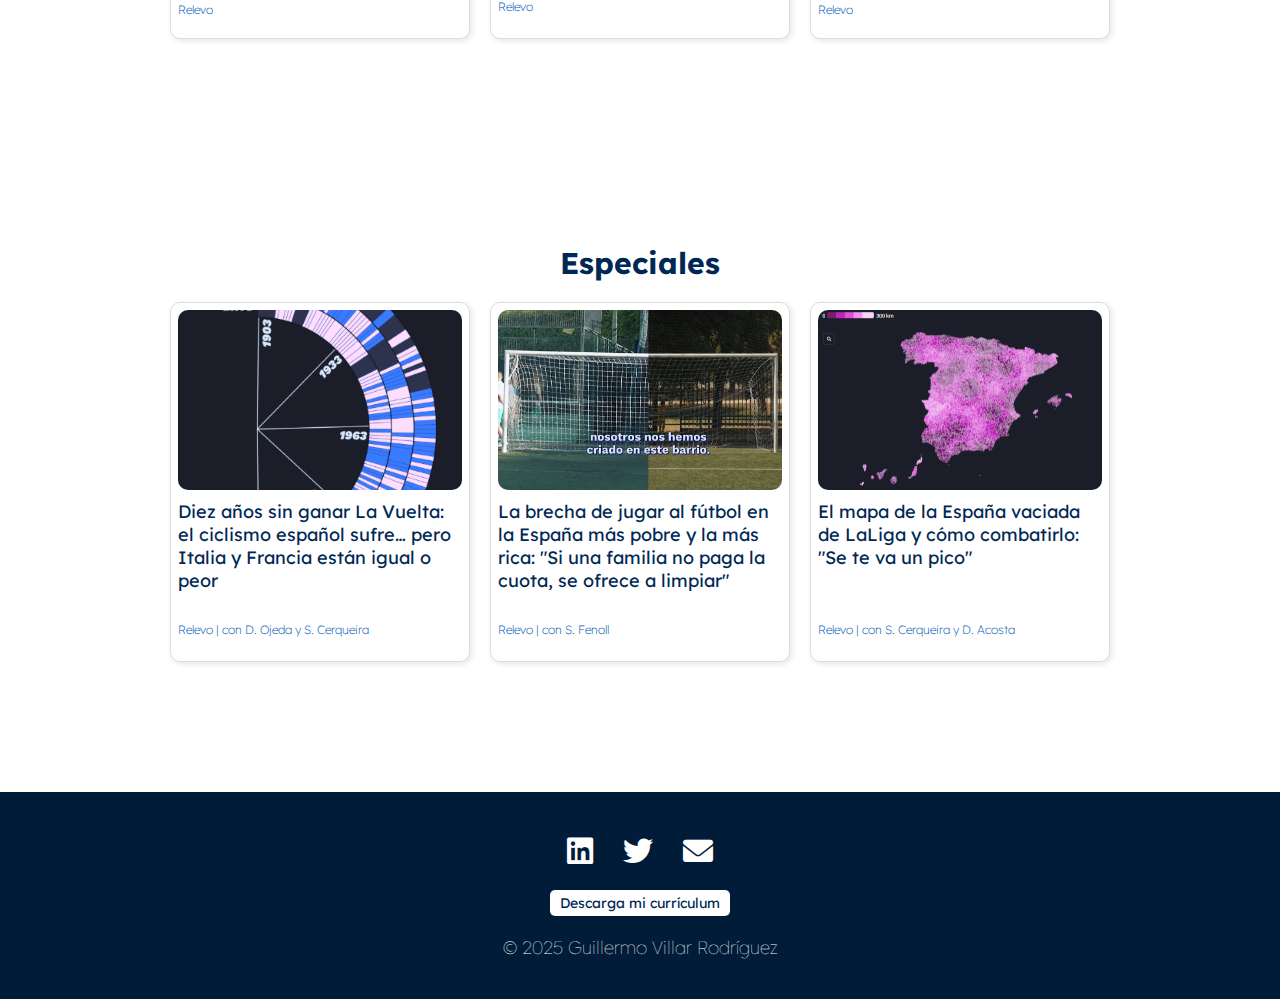
==== commit 8393d050: "Update index.html" ====
--- a/index.html
+++ b/index.html
@@ -251,7 +251,7 @@
             <div class="container">
                 <h1>Guillermo Villar</h1>
                 <p class="description">
-                    <b>De profesión, soy periodista de datos y dataviz.</b> Te he contado en Relevo historias de <i>football analytics</i>, los hitos del deporte y su parte social durante casi tres años. <b>Aquí mi selección reciente de análisis de fútbol y de periodismo de datos según sus visualizaciones y formatos.<br><br>
+                    <b>De profesión, soy periodista de datos y dataviz.</b> Te he contado en Relevo historias de <i>football analytics</i>, los hitos deportivos y su parte social durante casi tres años. <b>Aquí mi selección reciente de análisis de fútbol y de historias del deporte en general (según su tipo de visualización).<br><br>
                     <b>De formación, soy científico de datos (MSc en Países Bajos) y casi doctor en la rama informática (UPM)</b>.
                     Empecé como becario de periodismo de datos en El País y RTVE, tras un máster en esta área y un grado en periodismo (premio extraordinario) y en comunicación audiovisual.
                 </p>
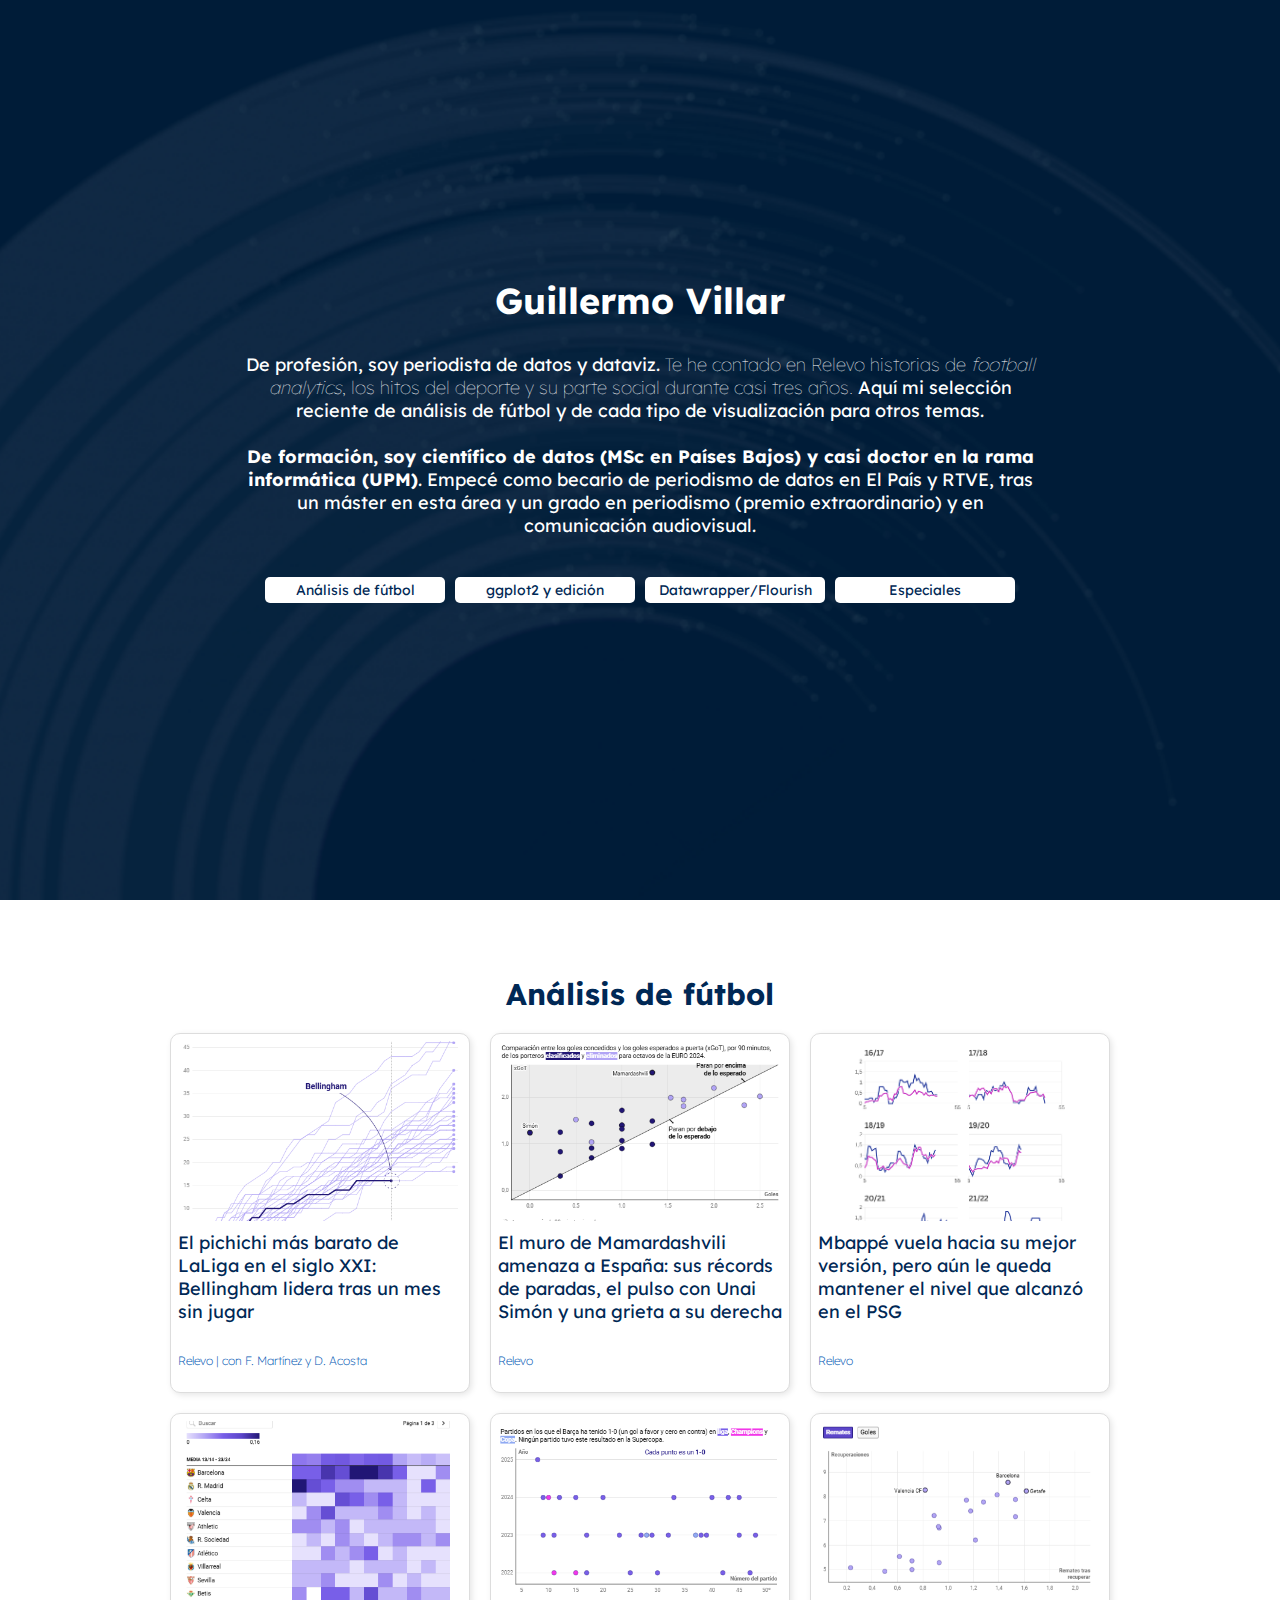
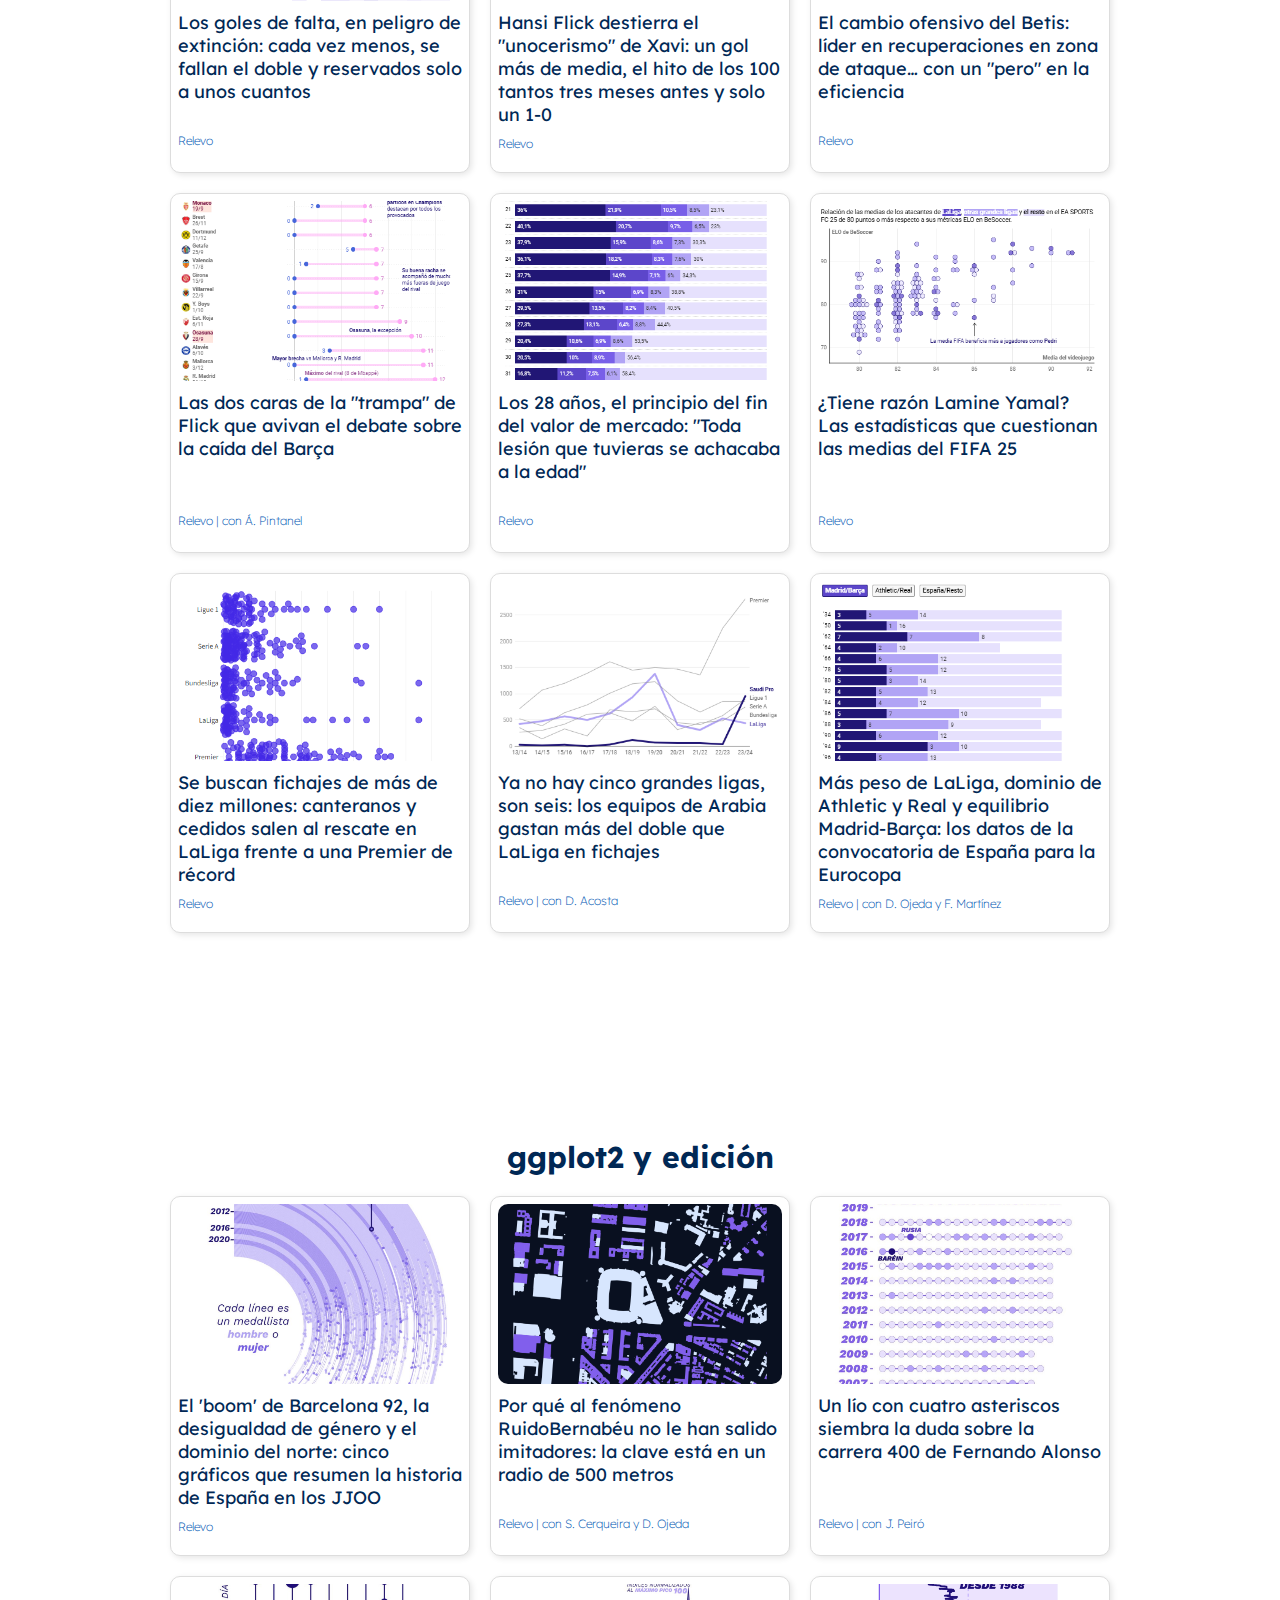
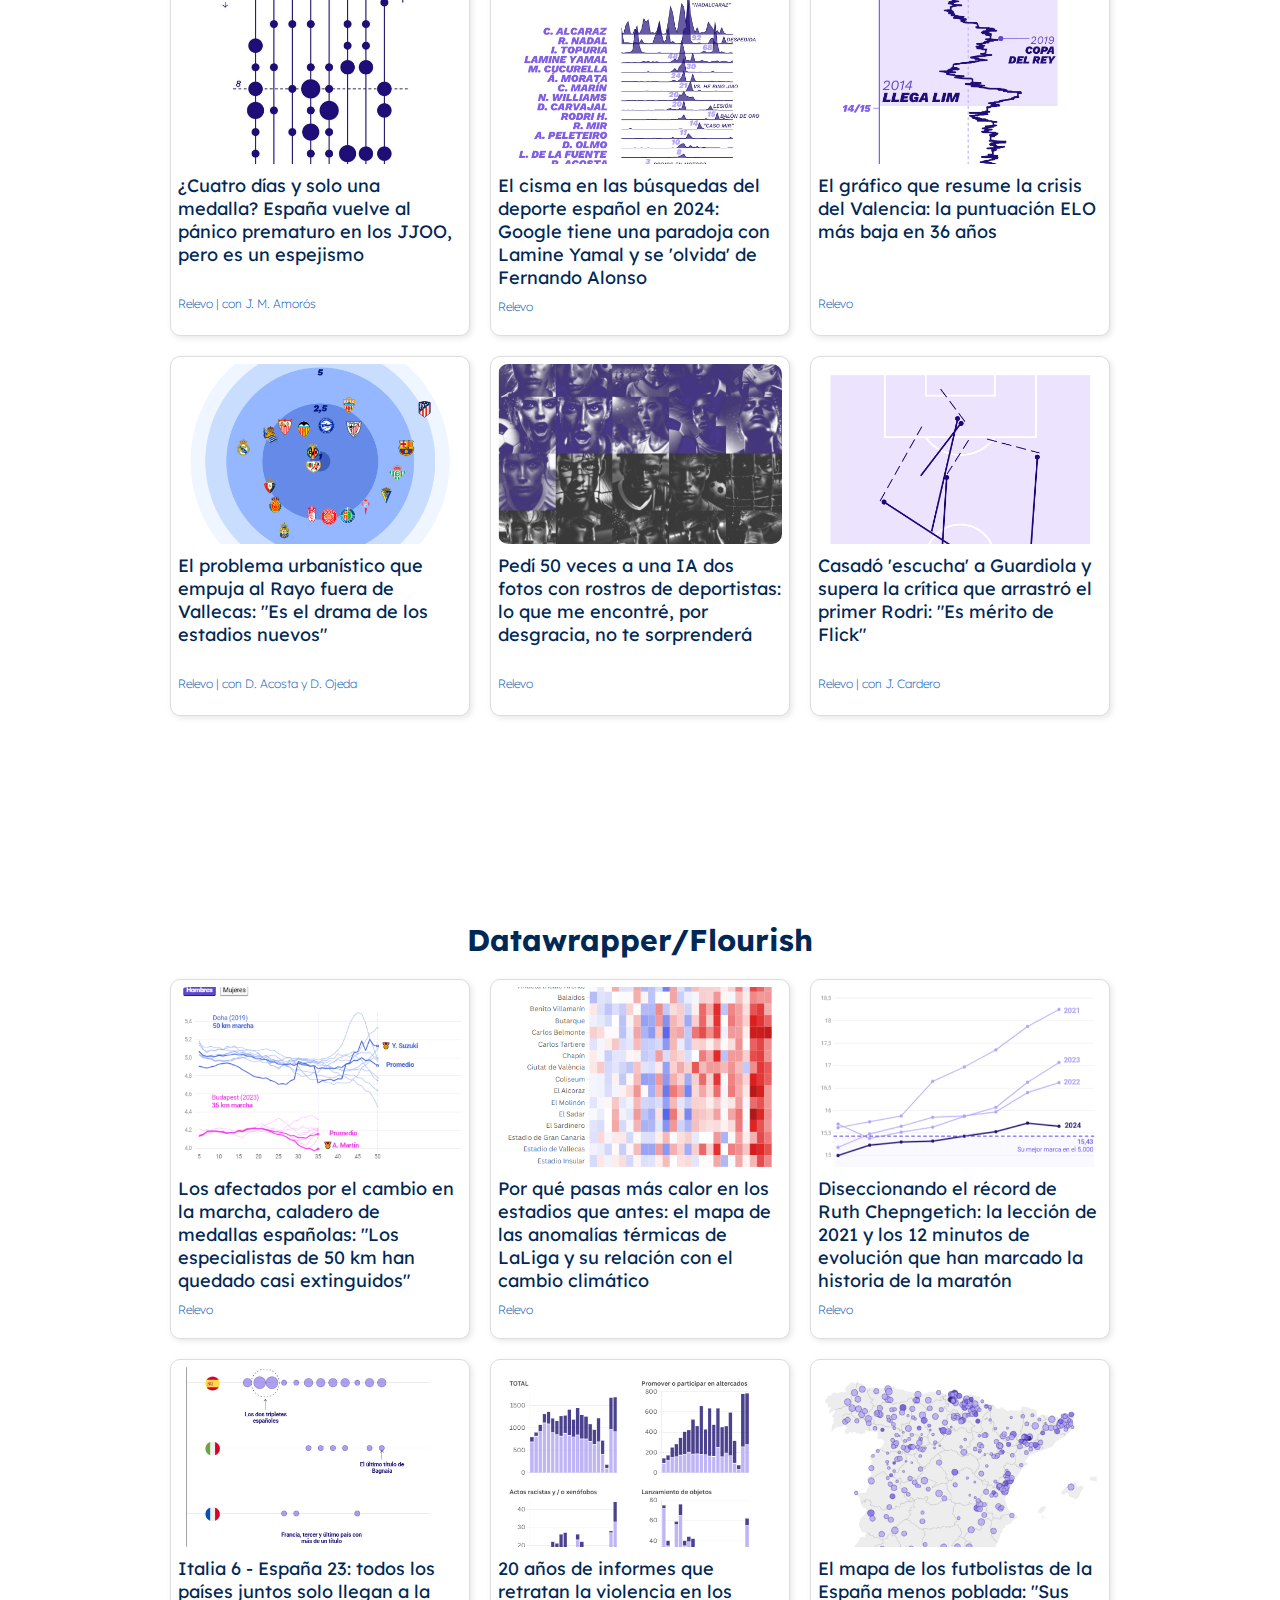
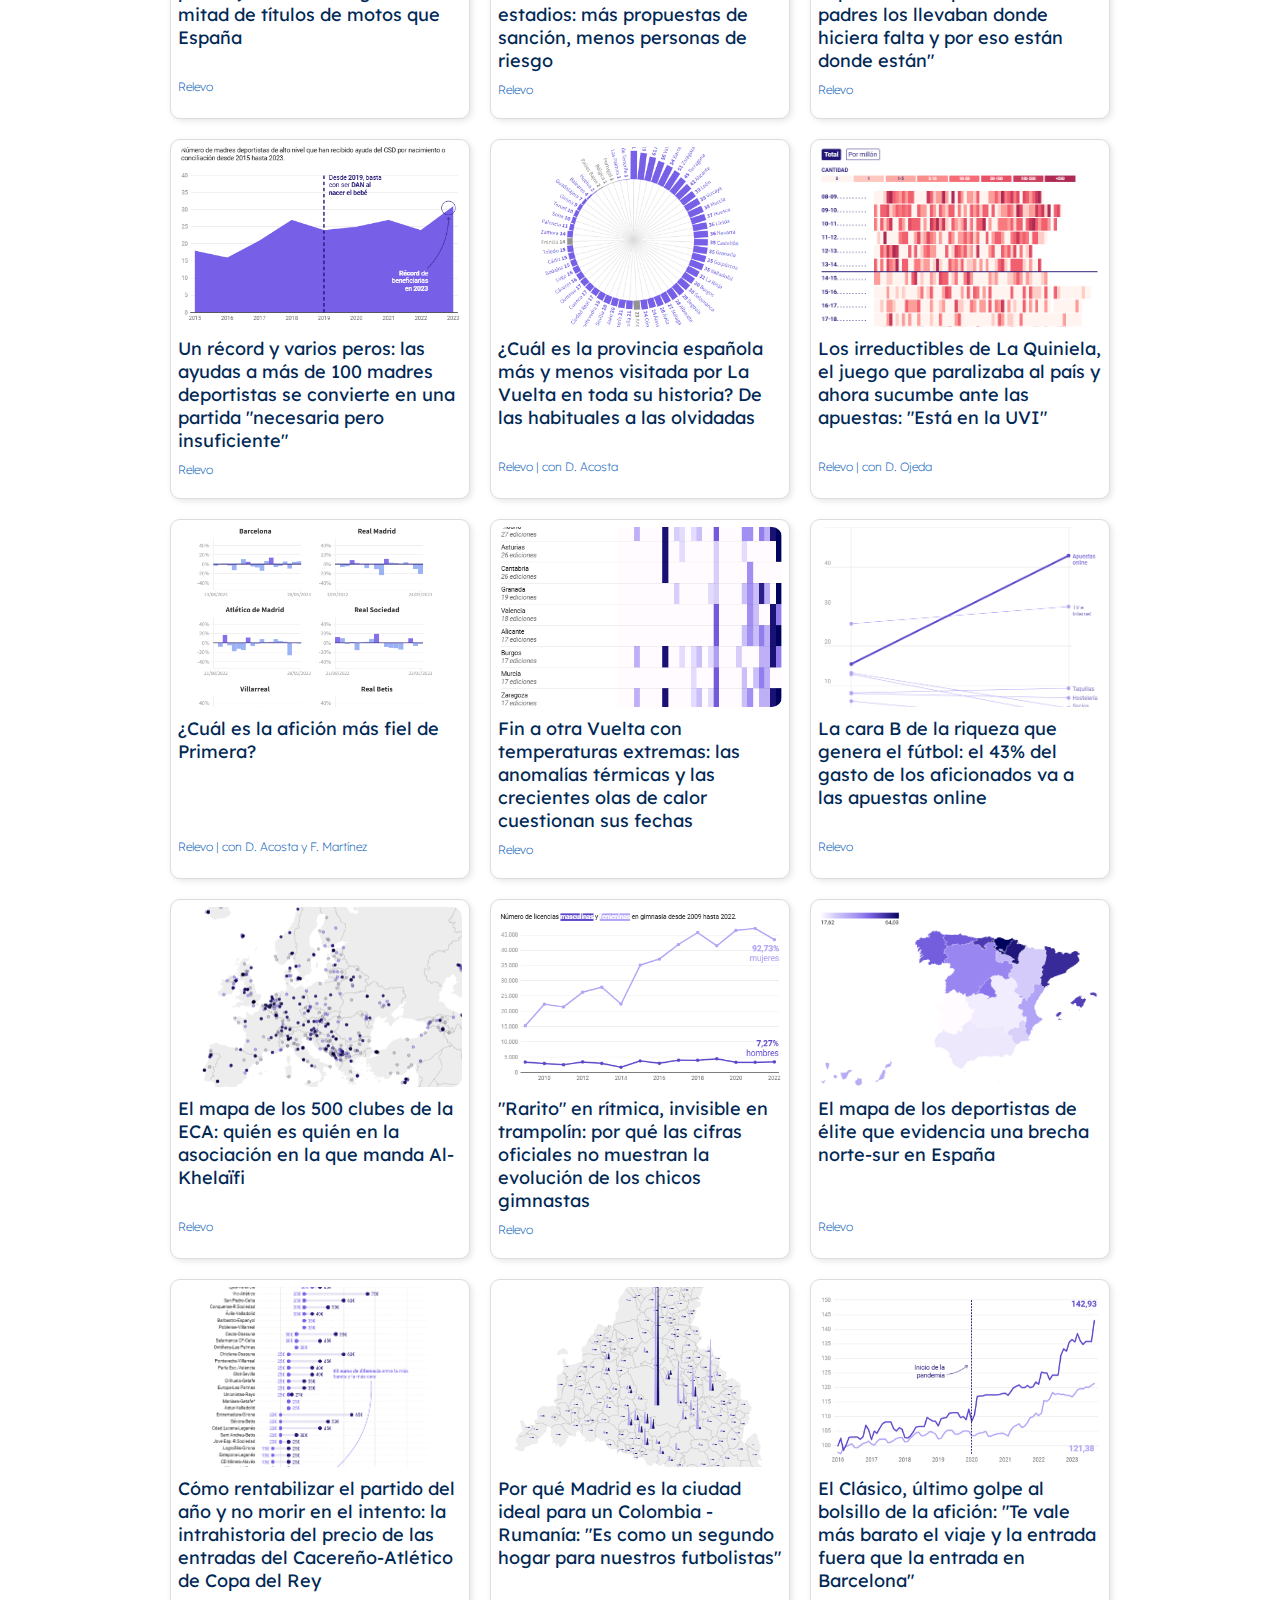
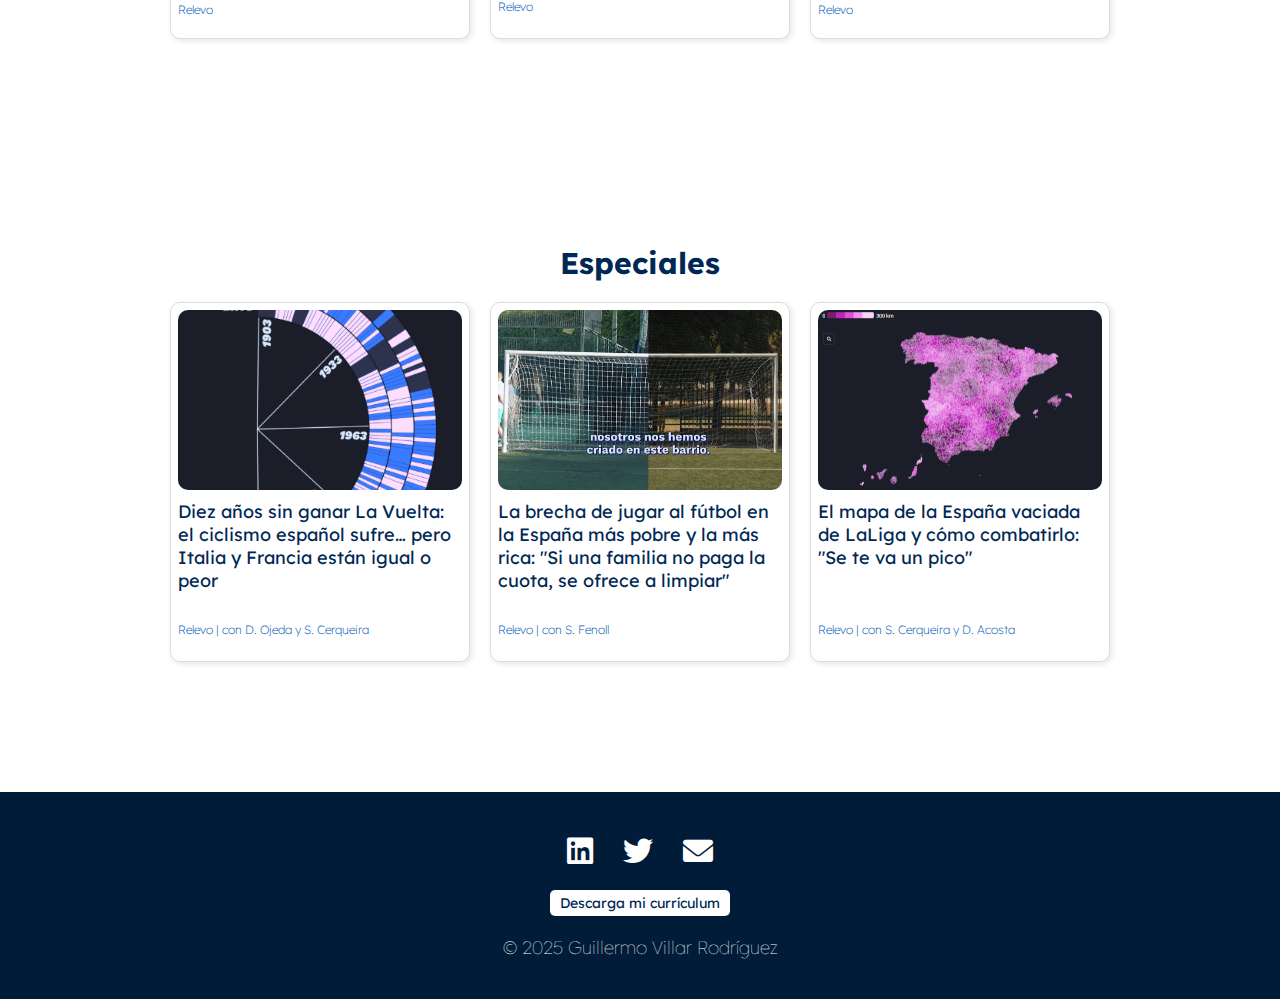
==== commit c5a8d9cd: "Update index.html" ====
--- a/index.html
+++ b/index.html
@@ -251,7 +251,7 @@
             <div class="container">
                 <h1>Guillermo Villar</h1>
                 <p class="description">
-                    <b>De profesión, soy periodista de datos y dataviz.</b> Te he contado en Relevo historias de <i>football analytics</i>, los hitos deportivos y su parte social durante casi tres años. <b>Aquí mi selección reciente de análisis de fútbol y de historias del deporte en general (según su tipo de visualización).<br><br>
+                    <b>De profesión, soy periodista de datos y dataviz.</b> Te he contado en Relevo historias de <i>football analytics</i>, los hitos del deporte y su parte social durante casi tres años. <b>Aquí mi selección reciente de análisis de fútbol y de cada tipo de visualización para otros temas.<br><br>
                     <b>De formación, soy científico de datos (MSc en Países Bajos) y casi doctor en la rama informática (UPM)</b>.
                     Empecé como becario de periodismo de datos en El País y RTVE, tras un máster en esta área y un grado en periodismo (premio extraordinario) y en comunicación audiovisual.
                 </p>
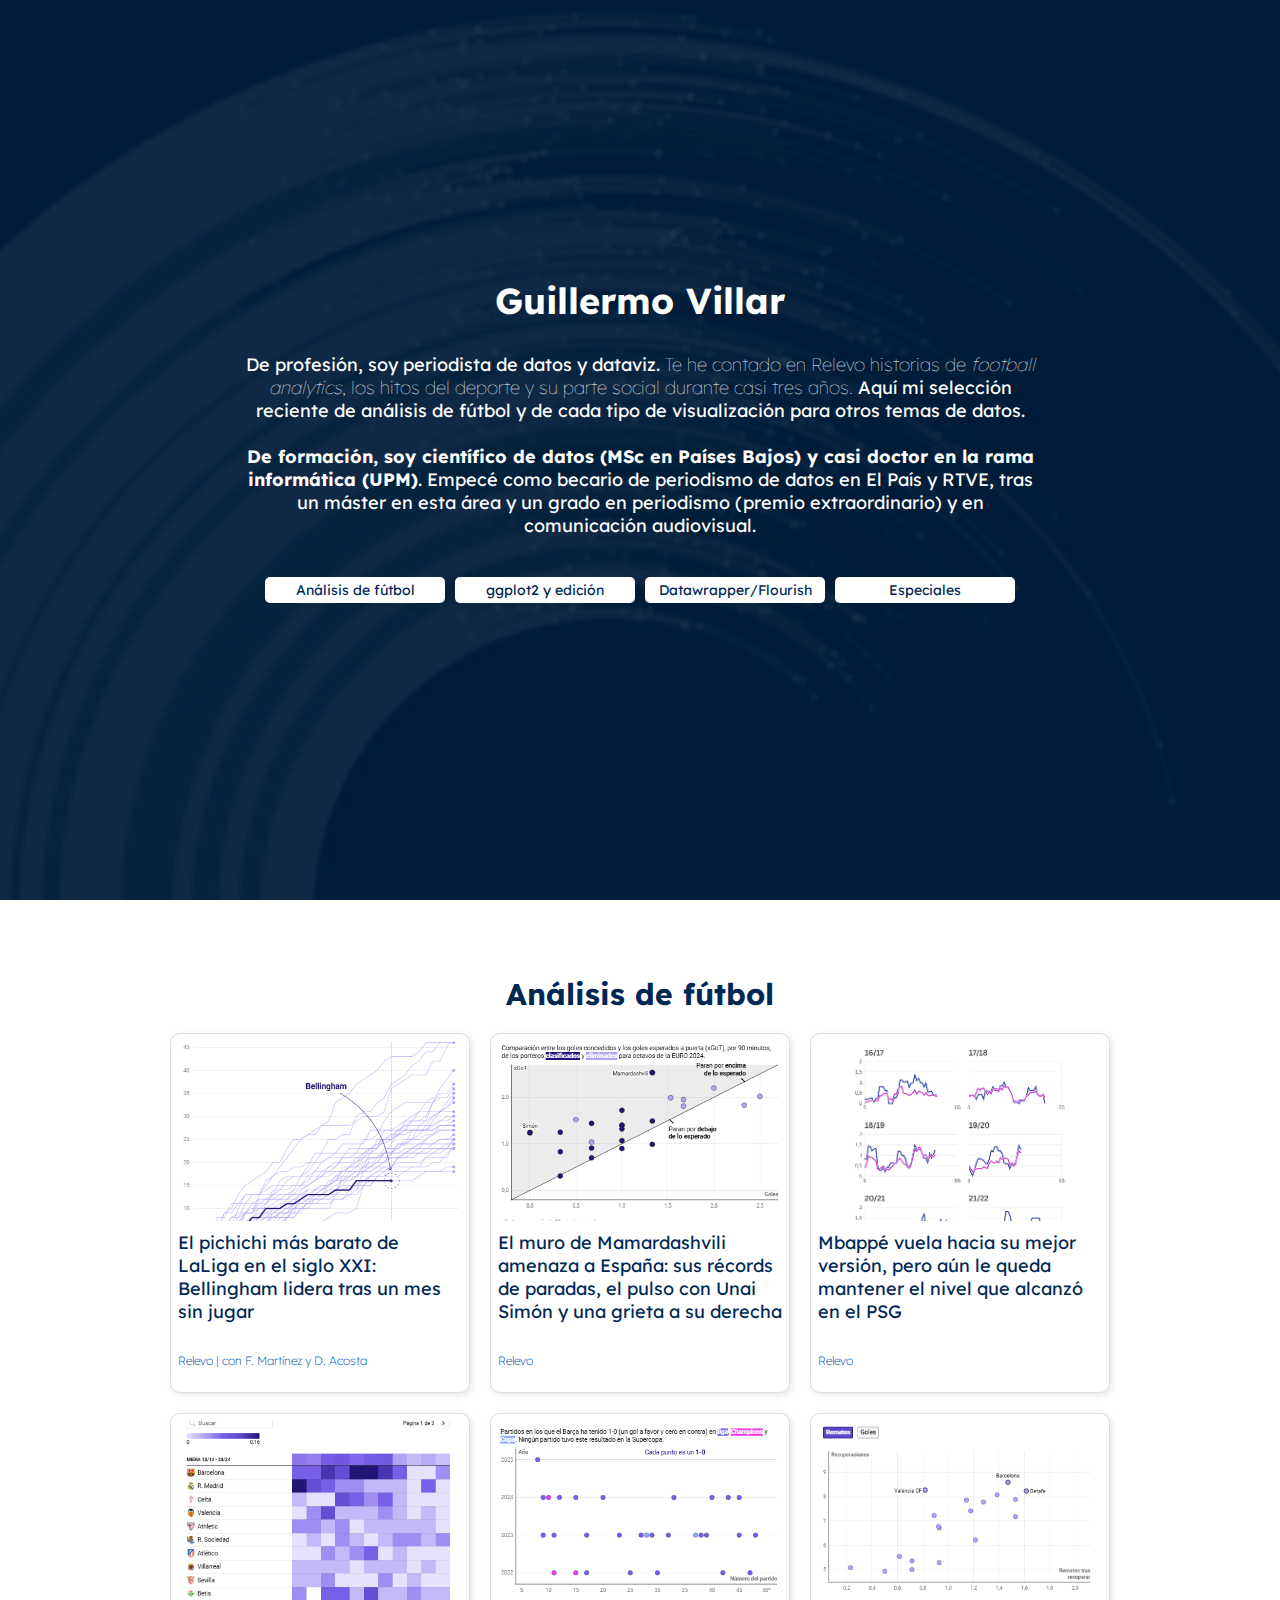
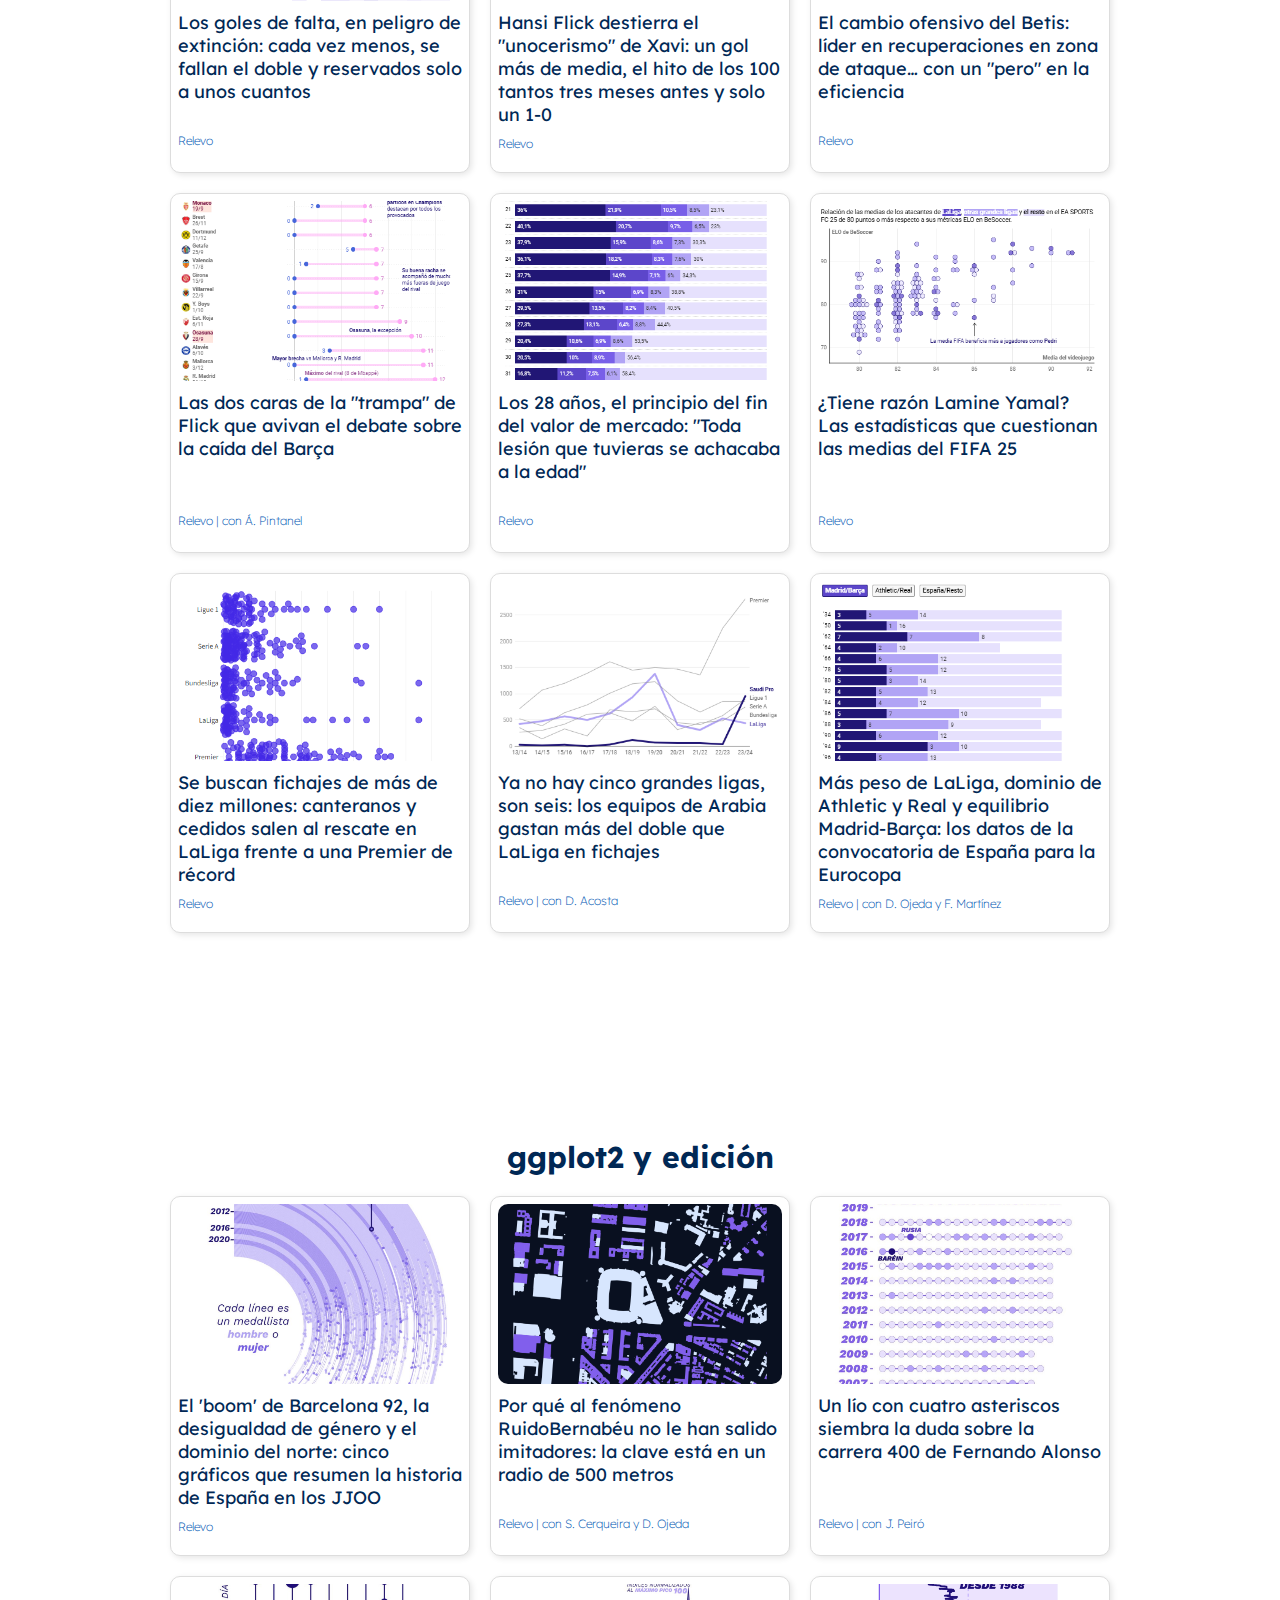
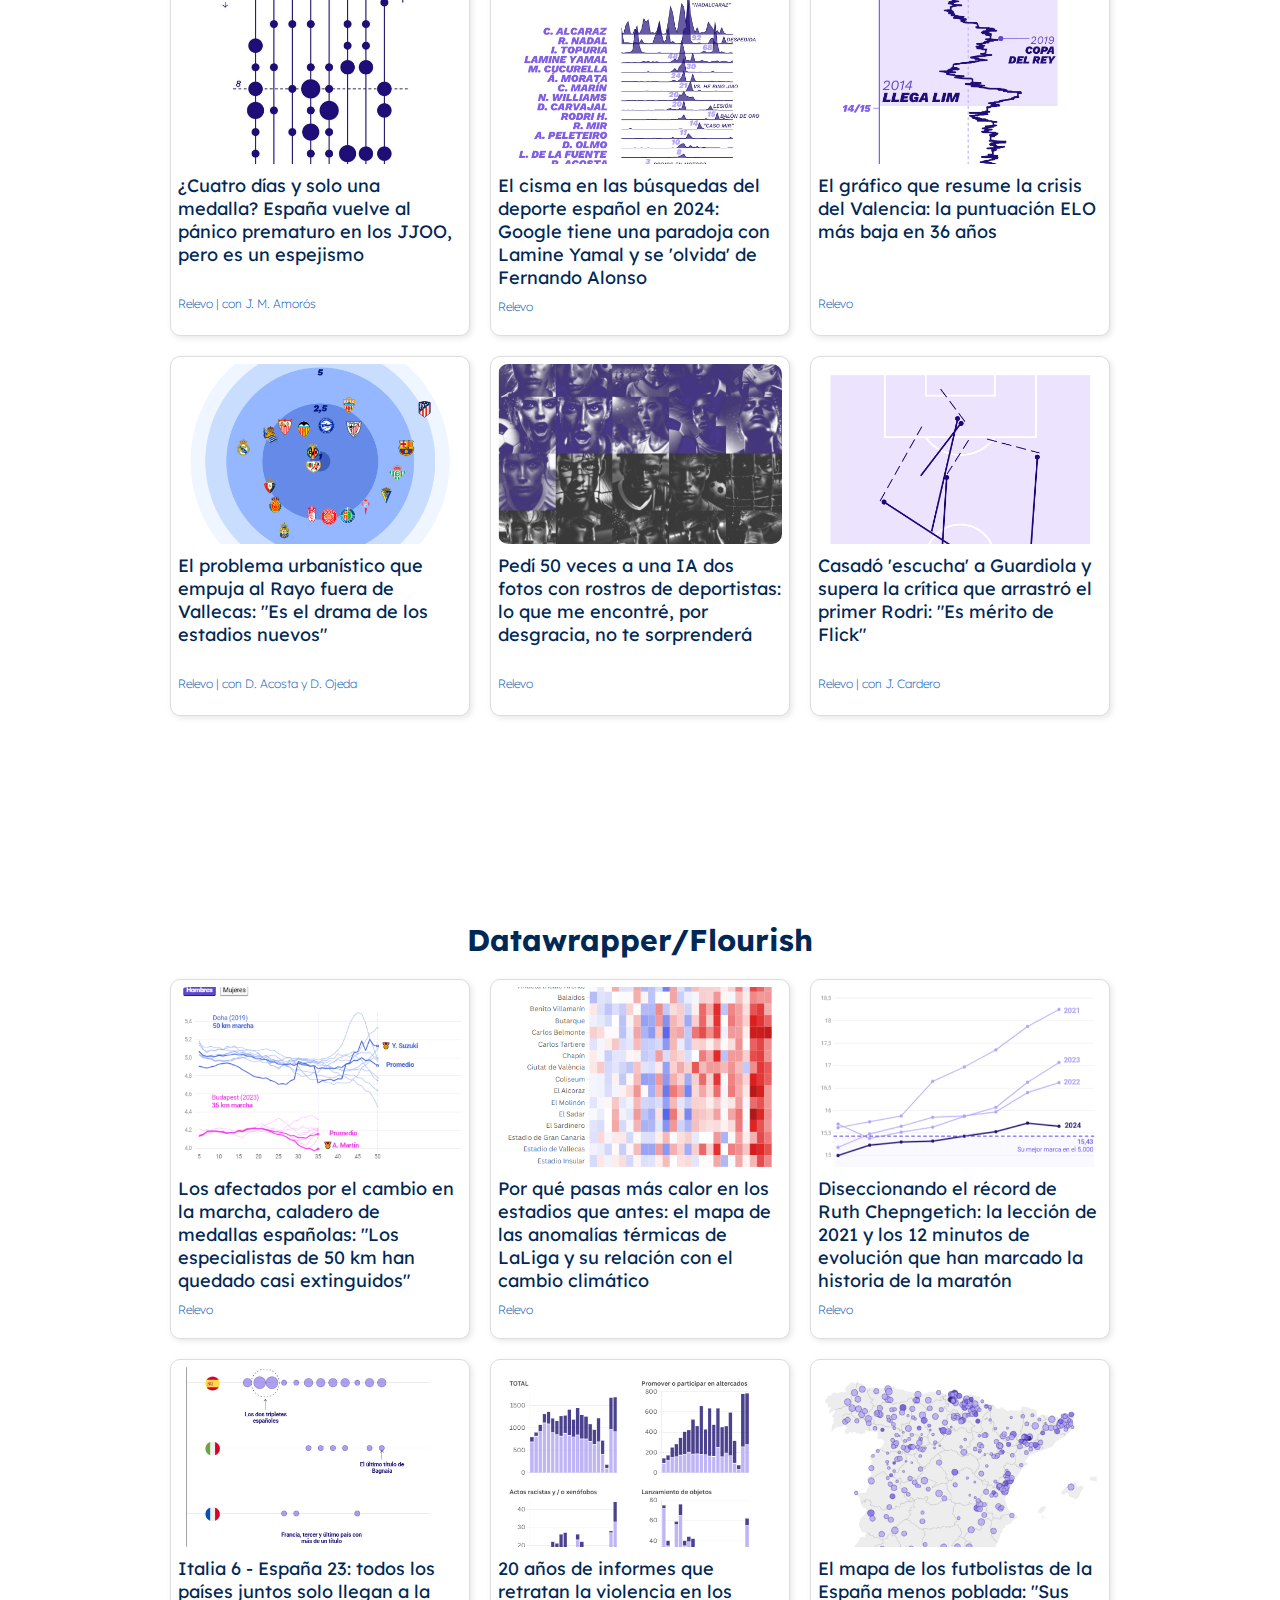
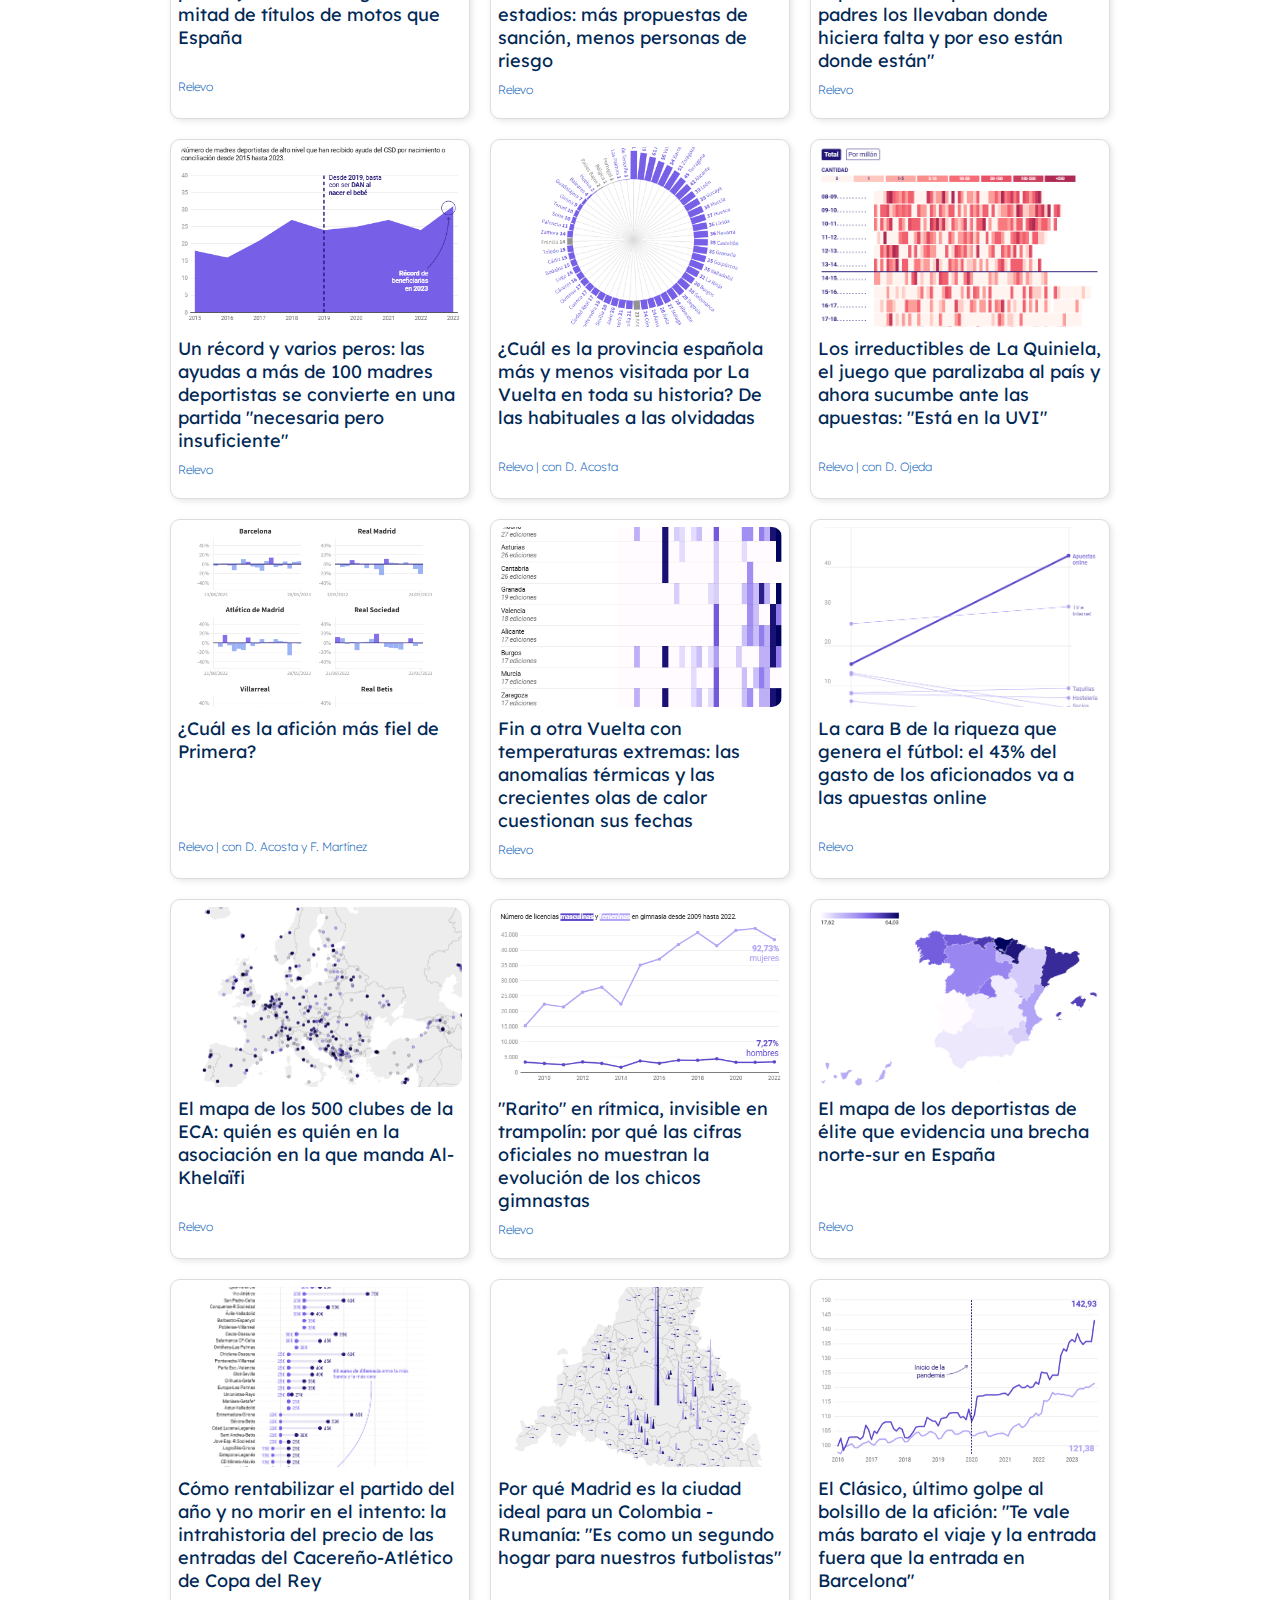
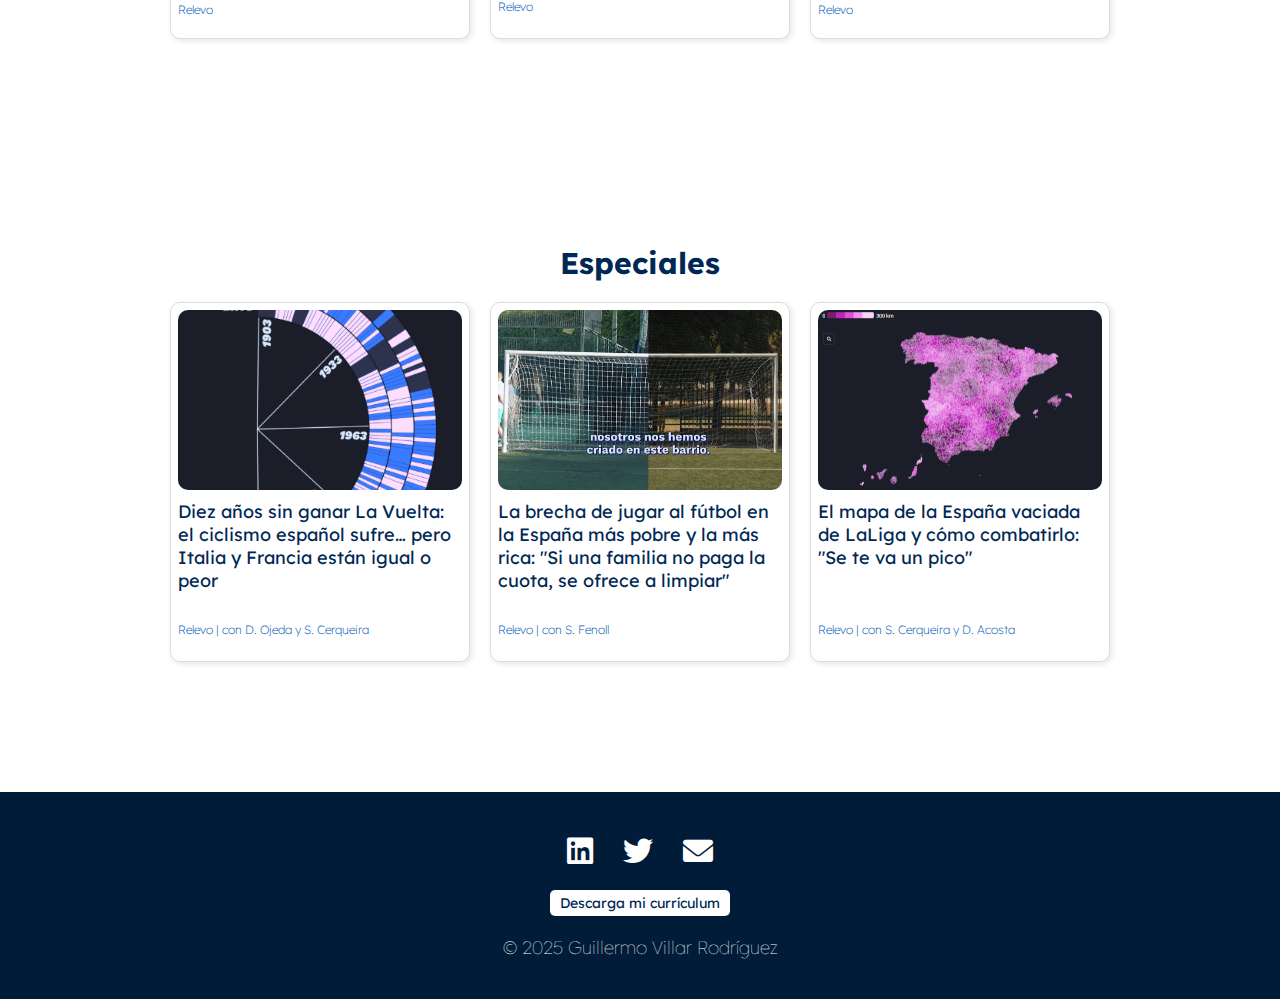
==== commit a50561dd: "Update index.html" ====
--- a/index.html
+++ b/index.html
@@ -251,7 +251,7 @@
             <div class="container">
                 <h1>Guillermo Villar</h1>
                 <p class="description">
-                    <b>De profesión, soy periodista de datos y dataviz.</b> Te he contado en Relevo historias de <i>football analytics</i>, los hitos del deporte y su parte social durante casi tres años. <b>Aquí mi selección reciente de análisis de fútbol y de cada tipo de visualización para otros temas.<br><br>
+                    <b>De profesión, soy periodista de datos y dataviz.</b> Te he contado en Relevo historias de <i>football analytics</i>, los hitos del deporte y su parte social durante casi tres años. <b>Aquí mi selección reciente de análisis de fútbol y de cada tipo de visualización para otros temas de datos.<br><br>
                     <b>De formación, soy científico de datos (MSc en Países Bajos) y casi doctor en la rama informática (UPM)</b>.
                     Empecé como becario de periodismo de datos en El País y RTVE, tras un máster en esta área y un grado en periodismo (premio extraordinario) y en comunicación audiovisual.
                 </p>
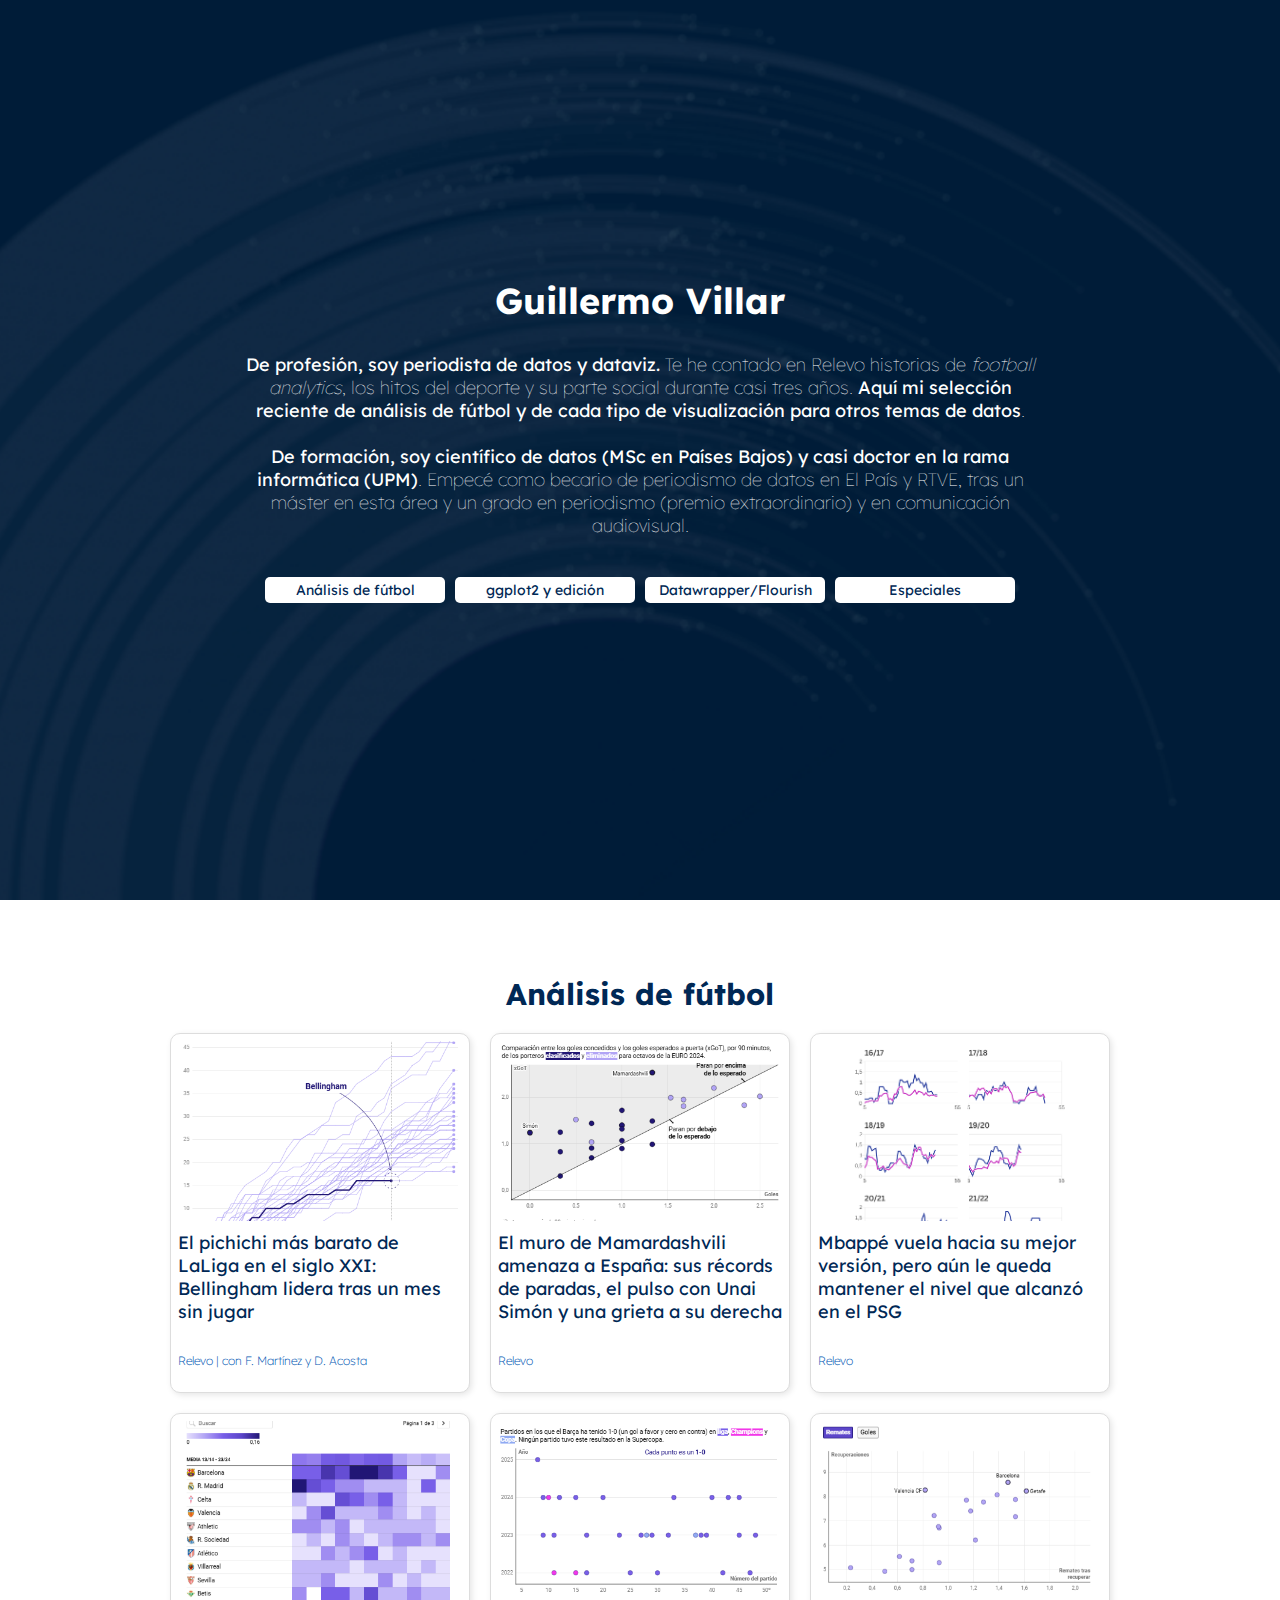
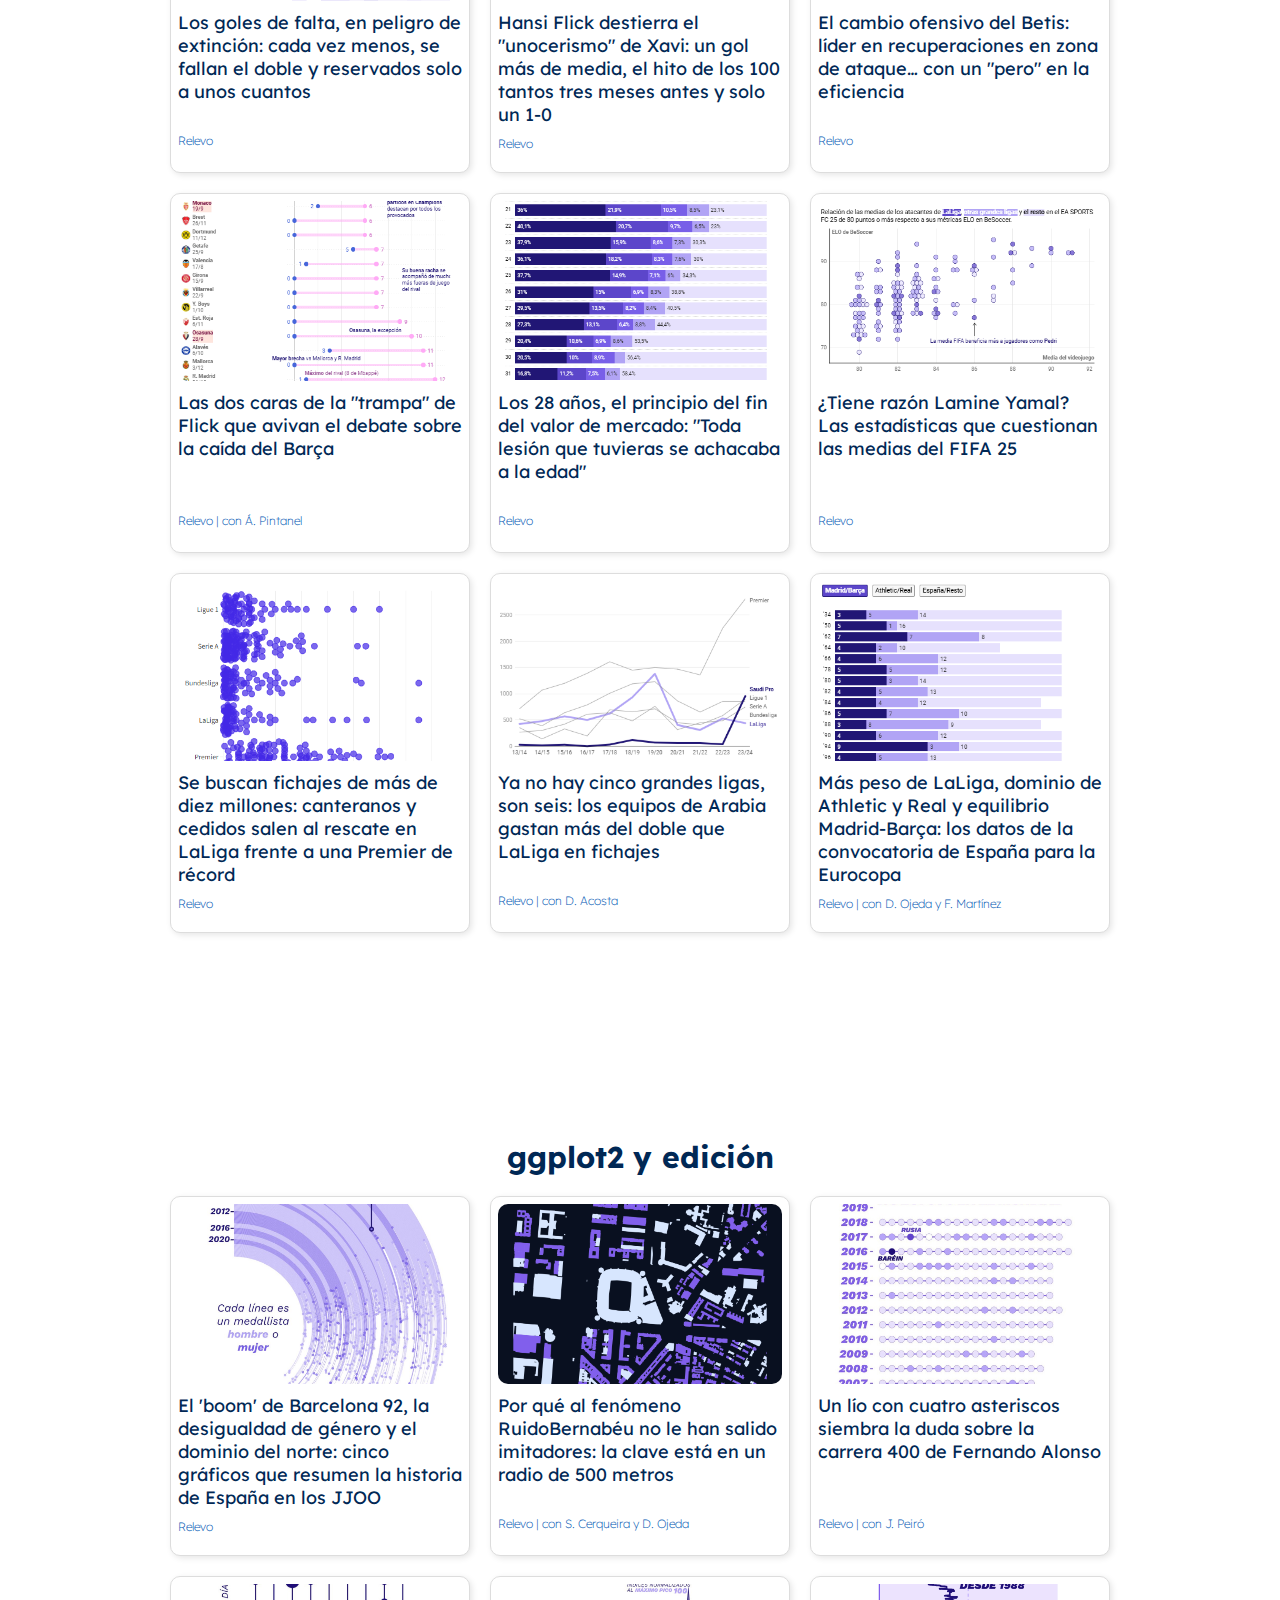
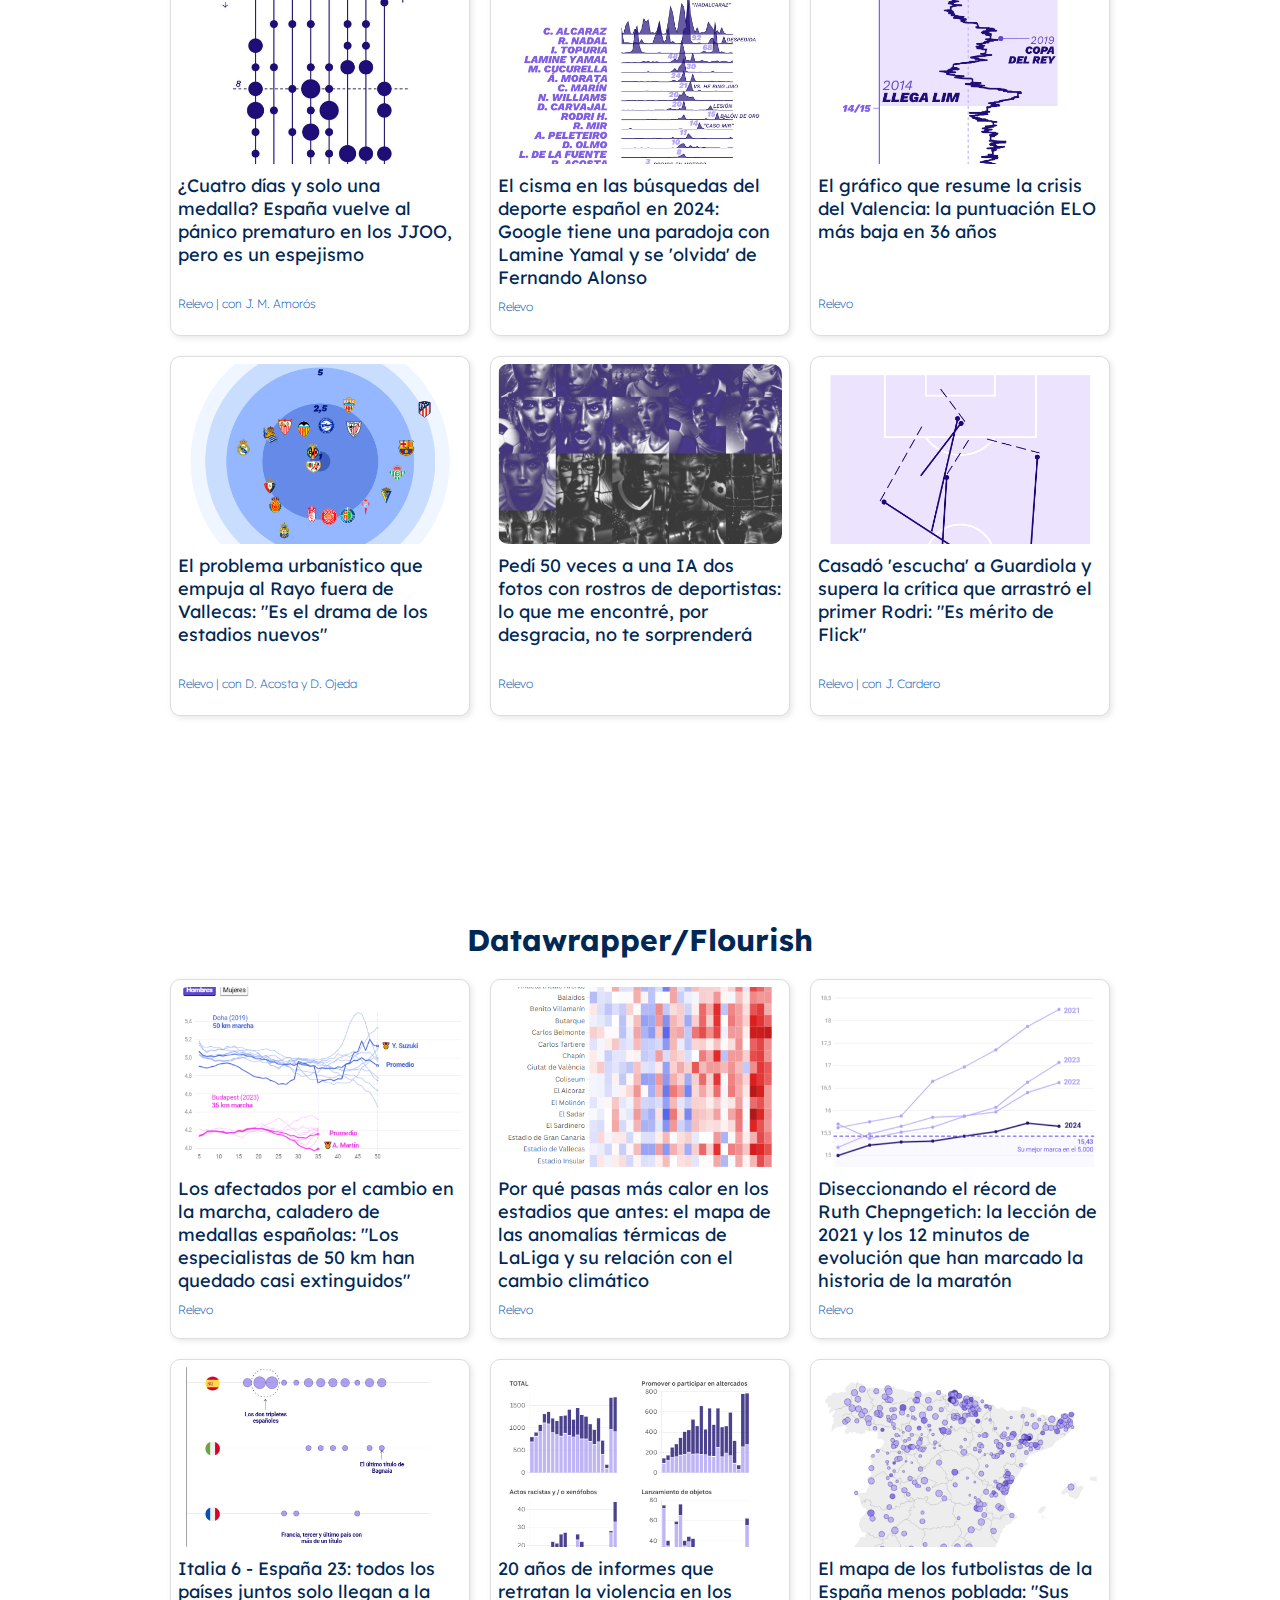
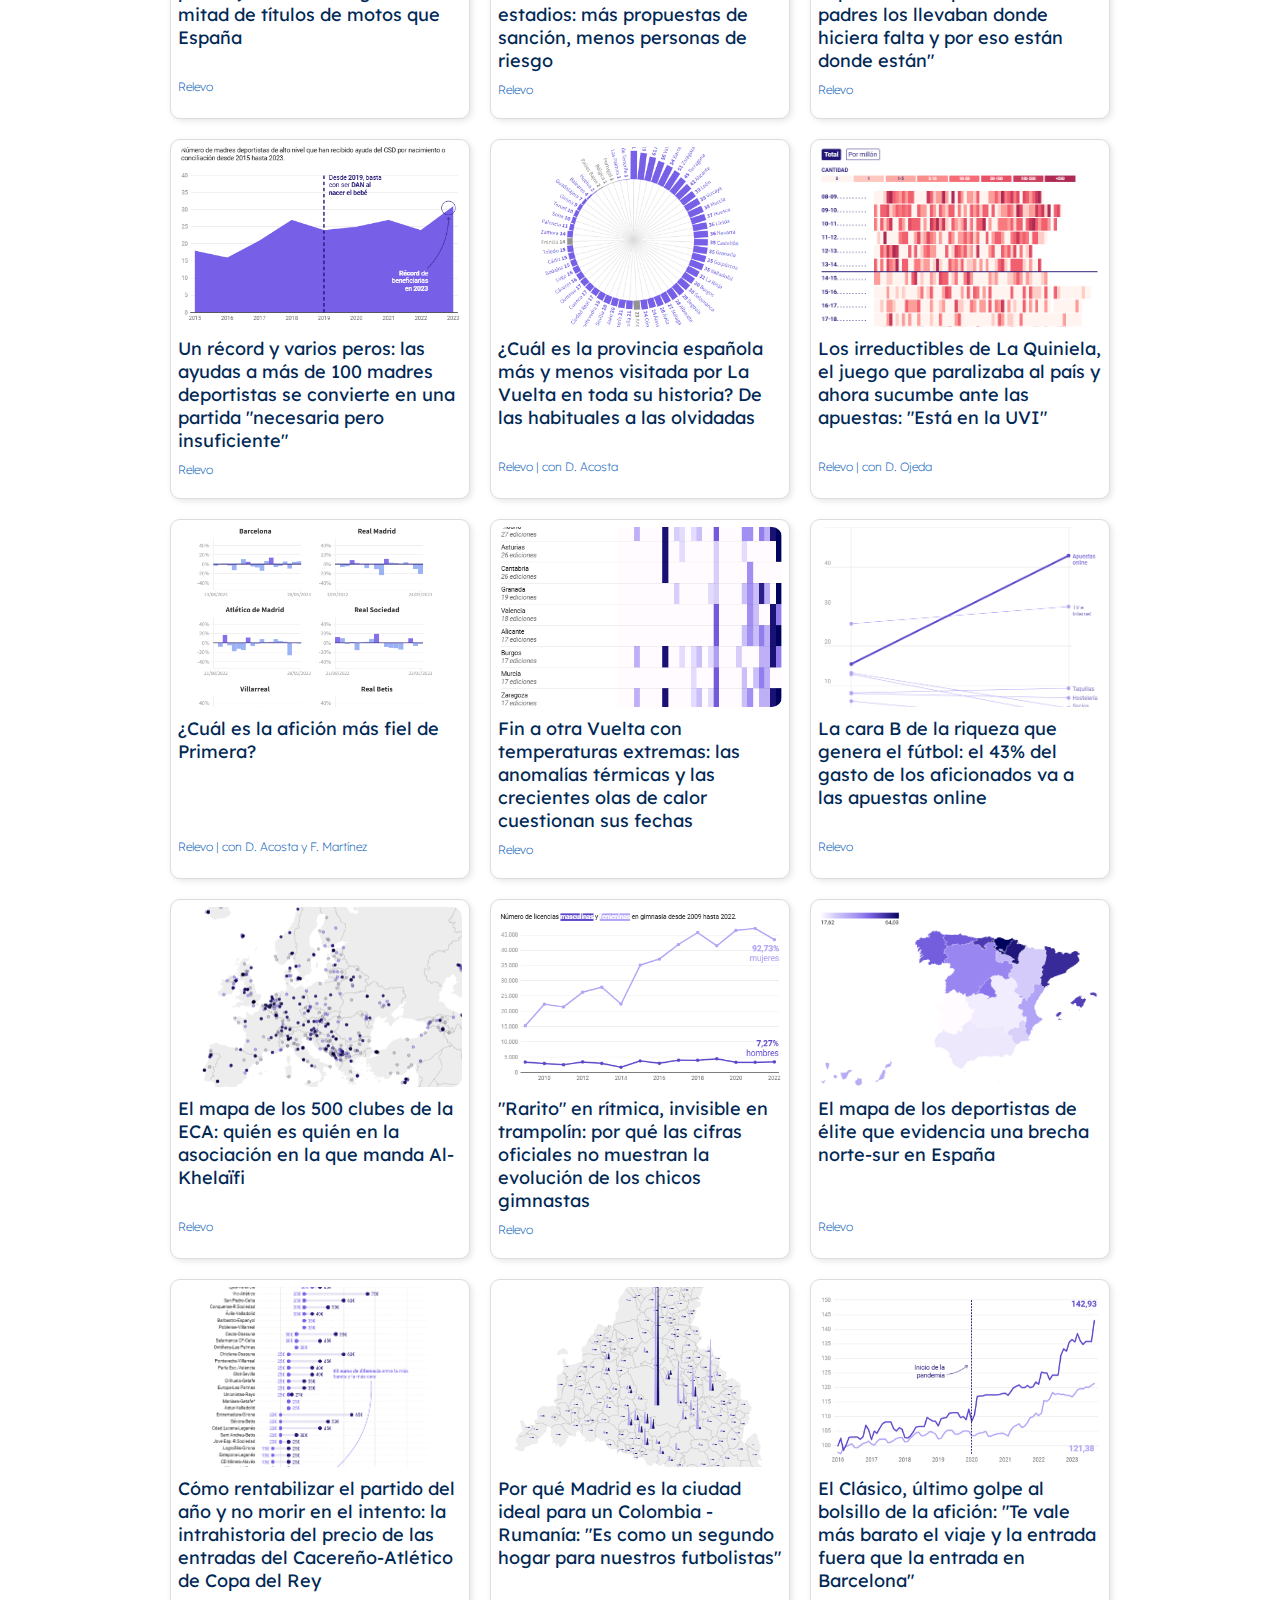
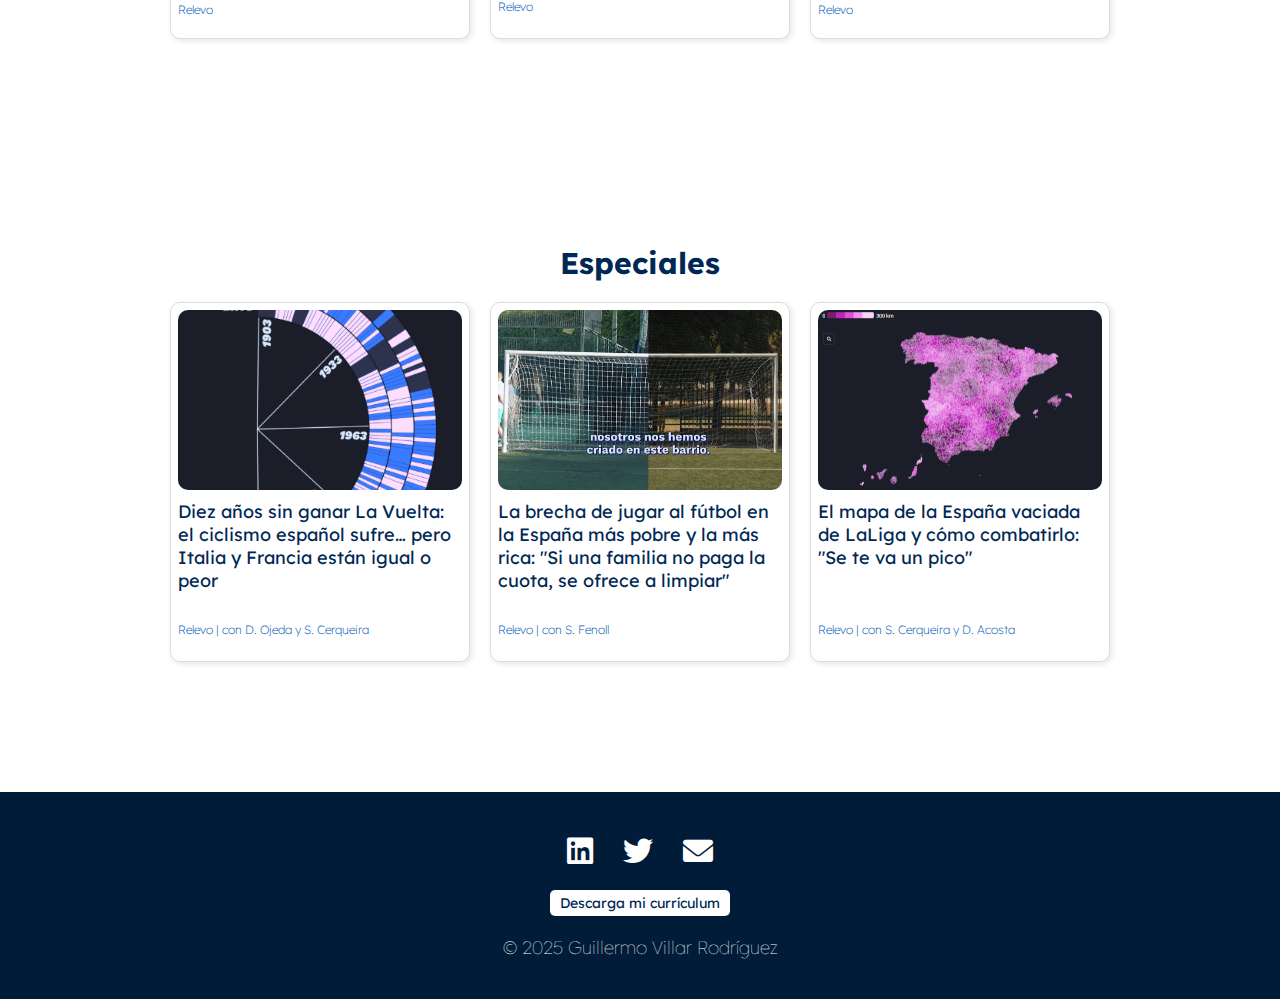
==== commit 24462e02: "Update index.html" ====
--- a/index.html
+++ b/index.html
@@ -251,7 +251,7 @@
             <div class="container">
                 <h1>Guillermo Villar</h1>
                 <p class="description">
-                    <b>De profesión, soy periodista de datos y dataviz.</b> Te he contado en Relevo historias de <i>football analytics</i>, los hitos del deporte y su parte social durante casi tres años. <b>Aquí mi selección reciente de análisis de fútbol y de cada tipo de visualización para otros temas de datos.<br><br>
+                    <b>De profesión, soy periodista de datos y dataviz.</b> Te he contado en Relevo historias de <i>football analytics</i>, los hitos del deporte y su parte social durante casi tres años. <b>Aquí mi selección reciente de análisis de fútbol y de cada tipo de visualización para otros temas de datos</b>.<br><br>
                     <b>De formación, soy científico de datos (MSc en Países Bajos) y casi doctor en la rama informática (UPM)</b>.
                     Empecé como becario de periodismo de datos en El País y RTVE, tras un máster en esta área y un grado en periodismo (premio extraordinario) y en comunicación audiovisual.
                 </p>
